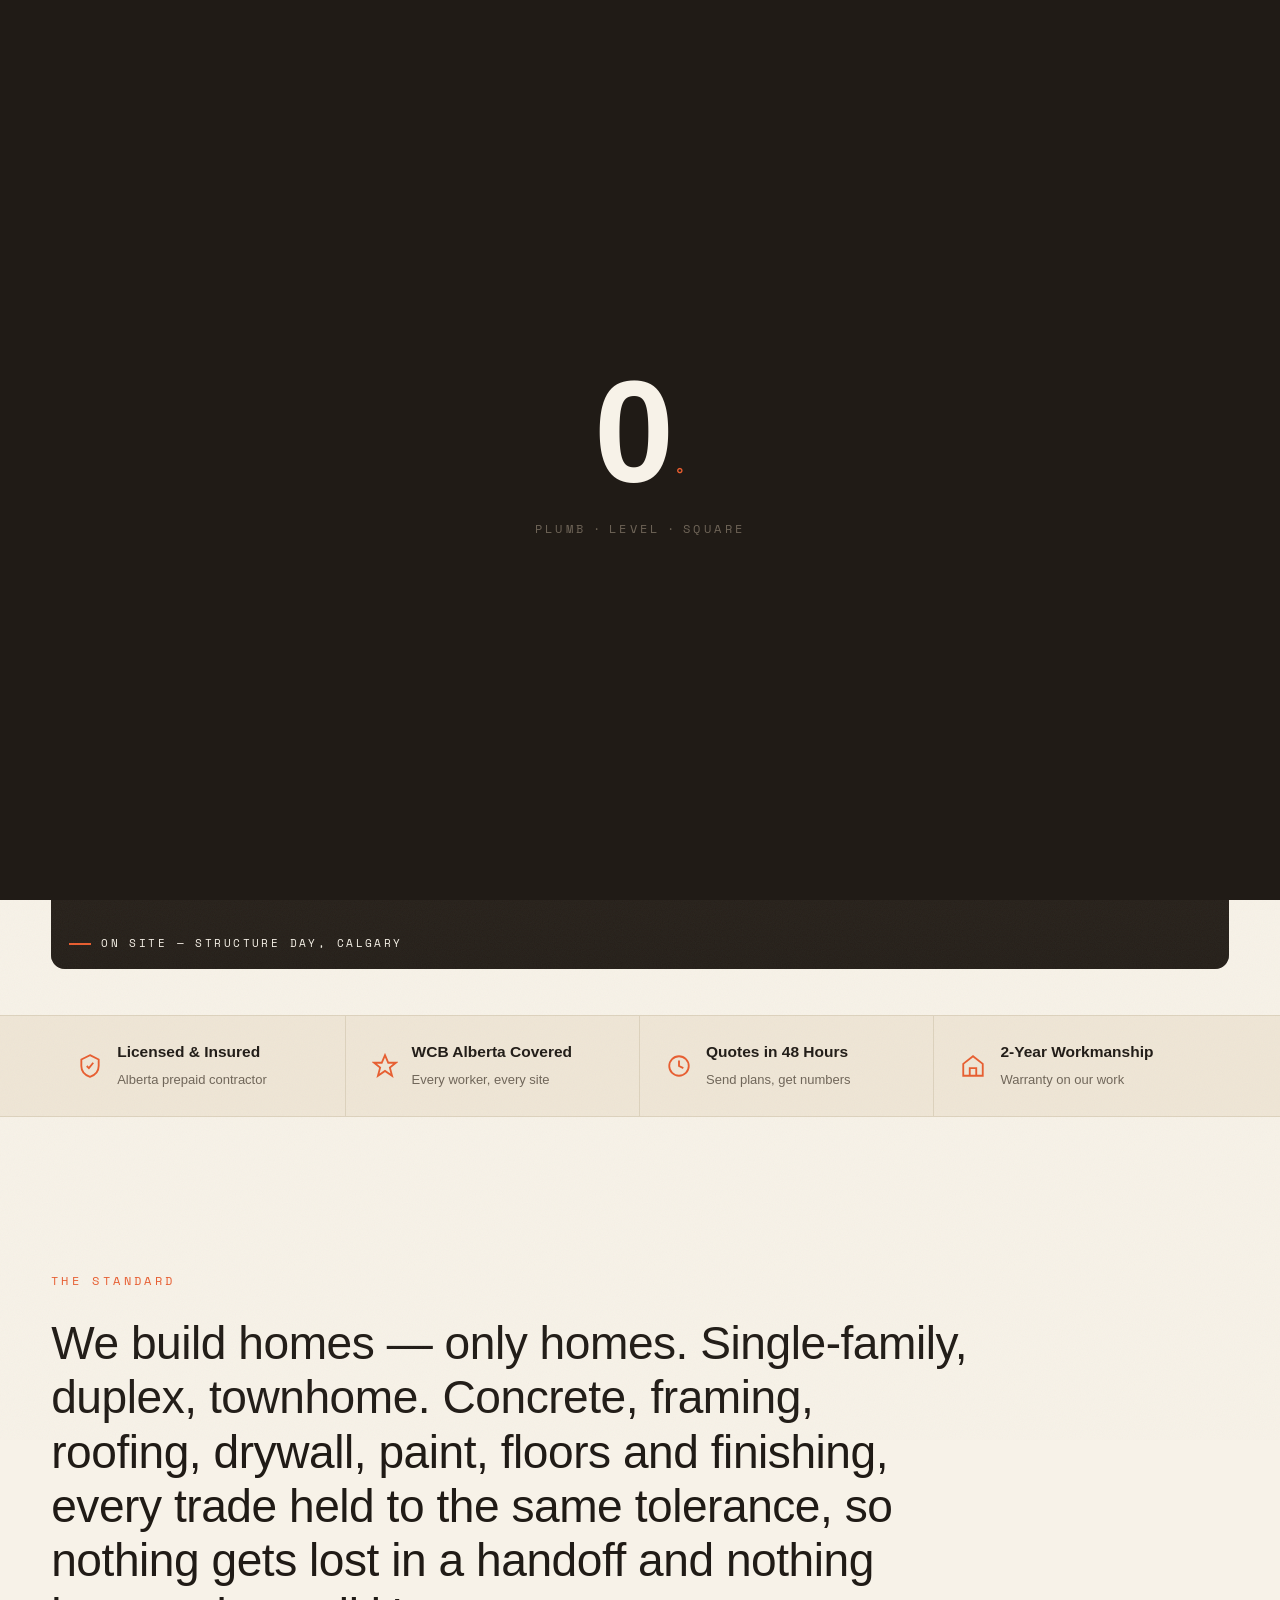
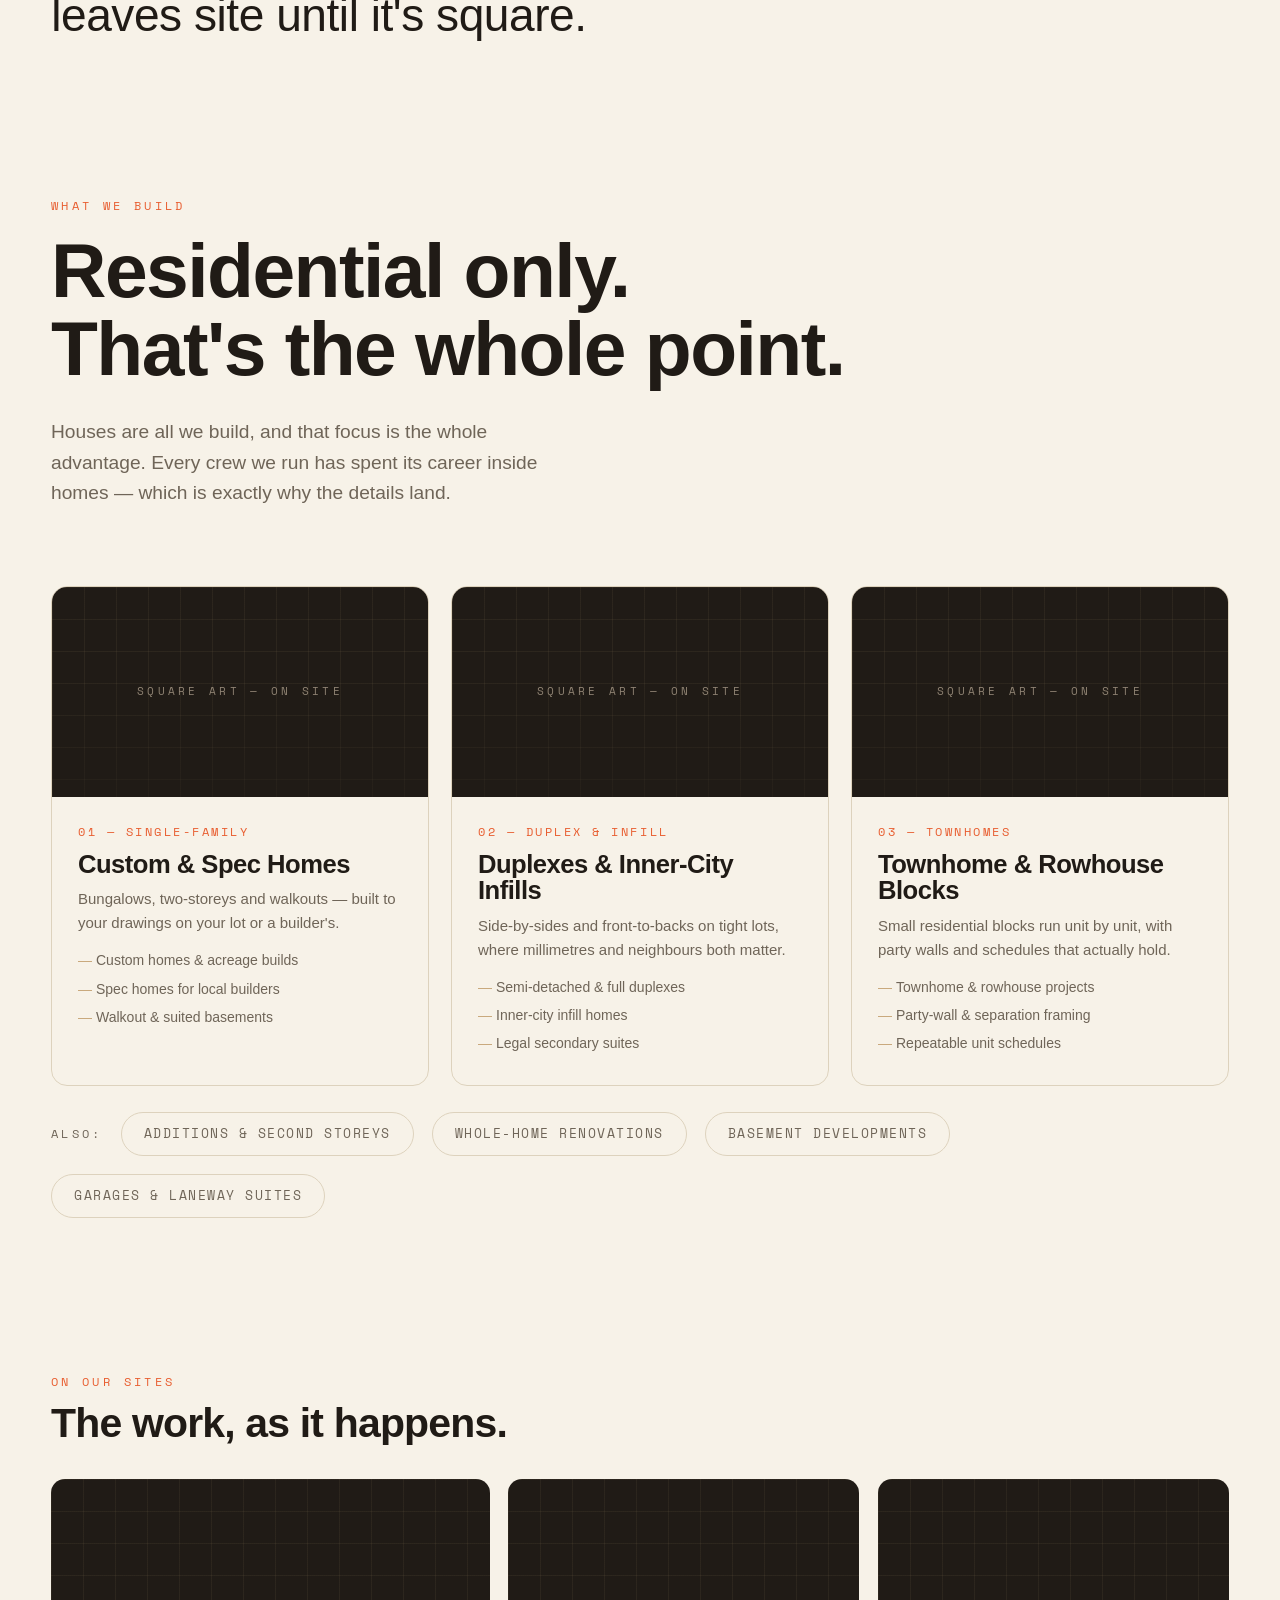
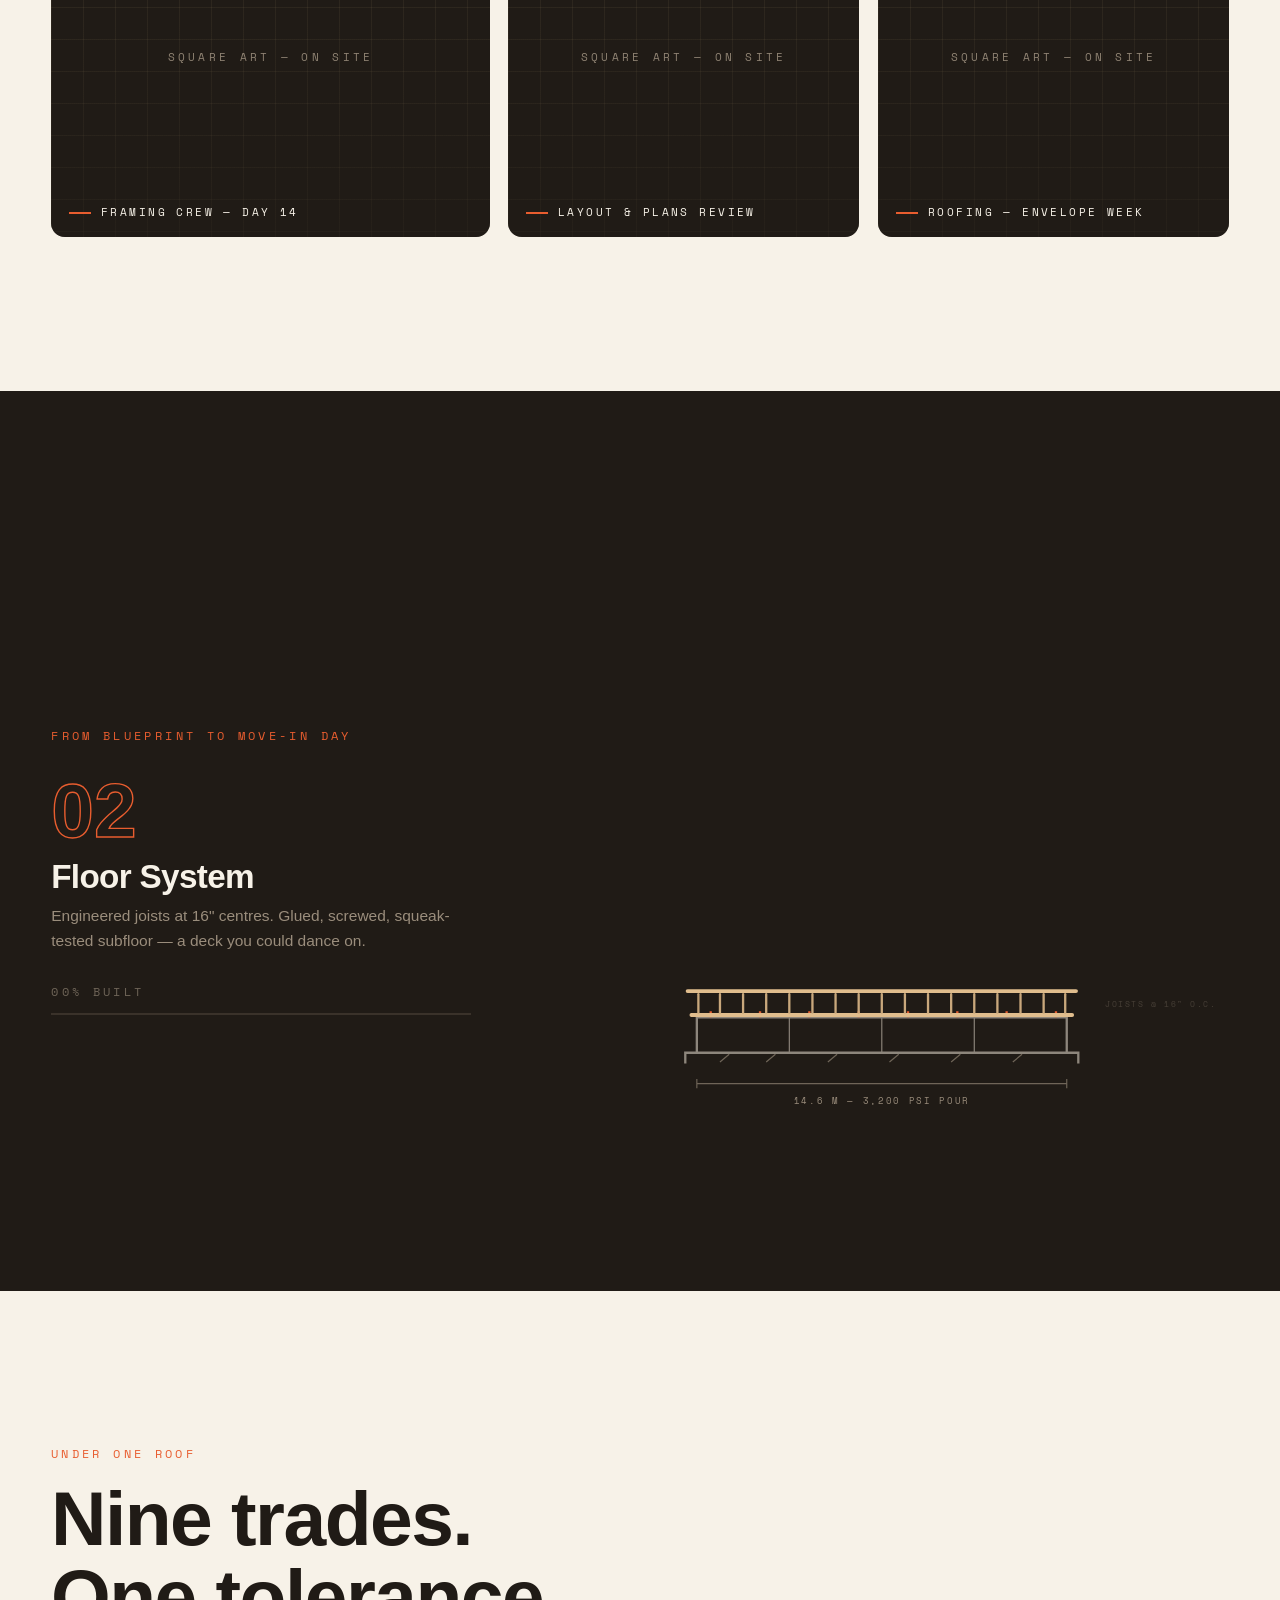
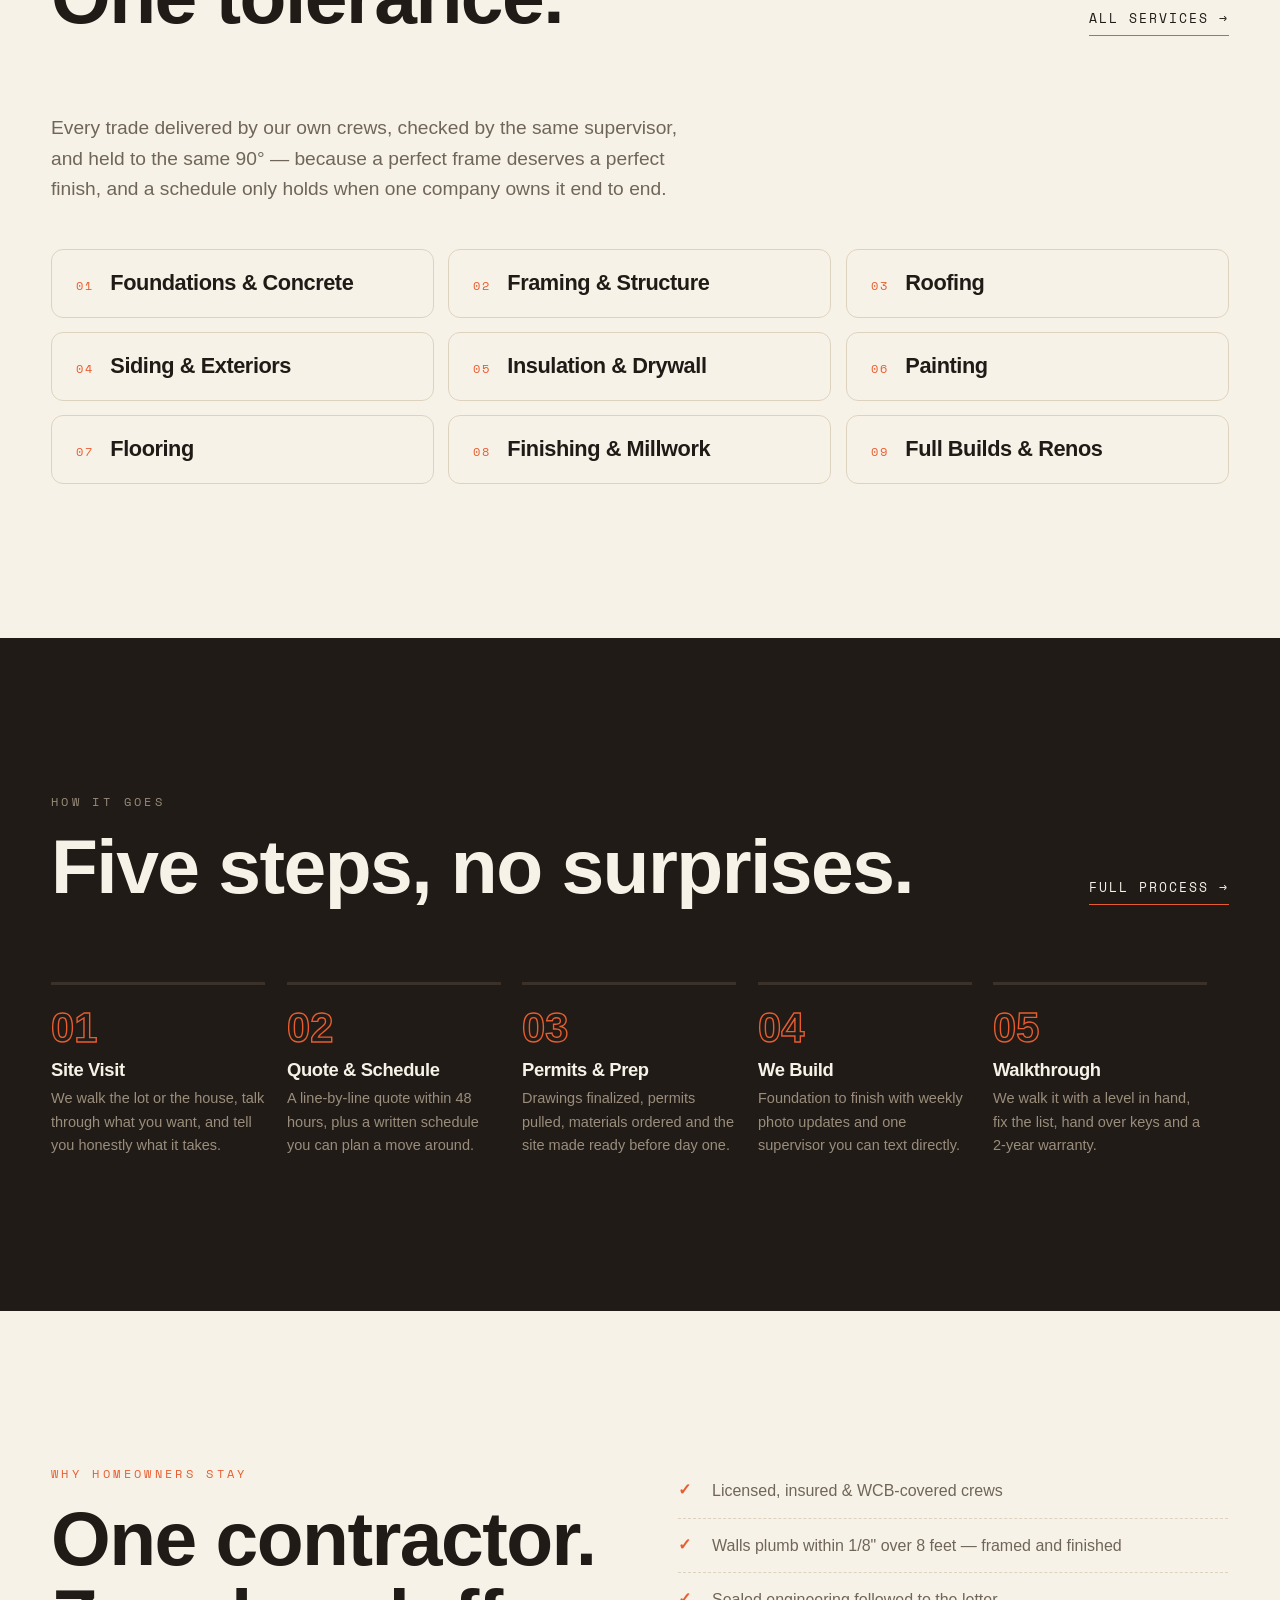
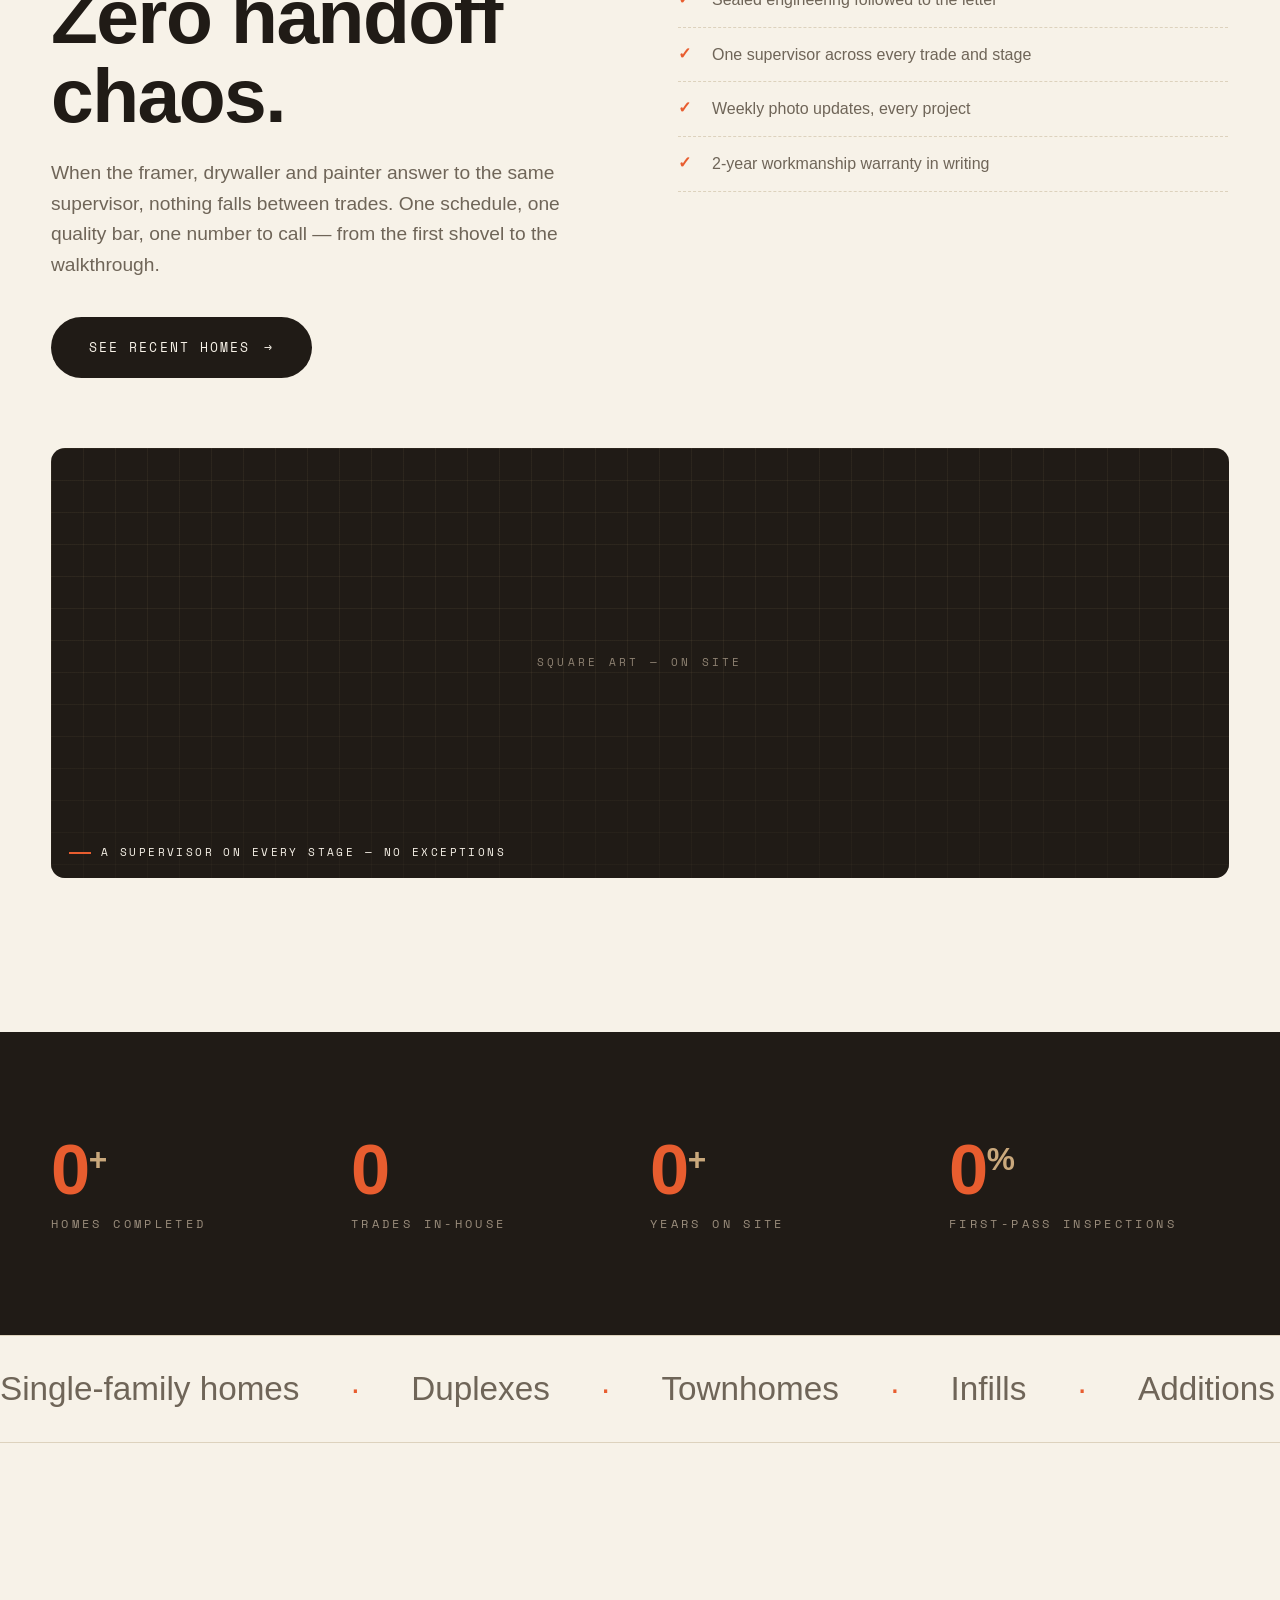
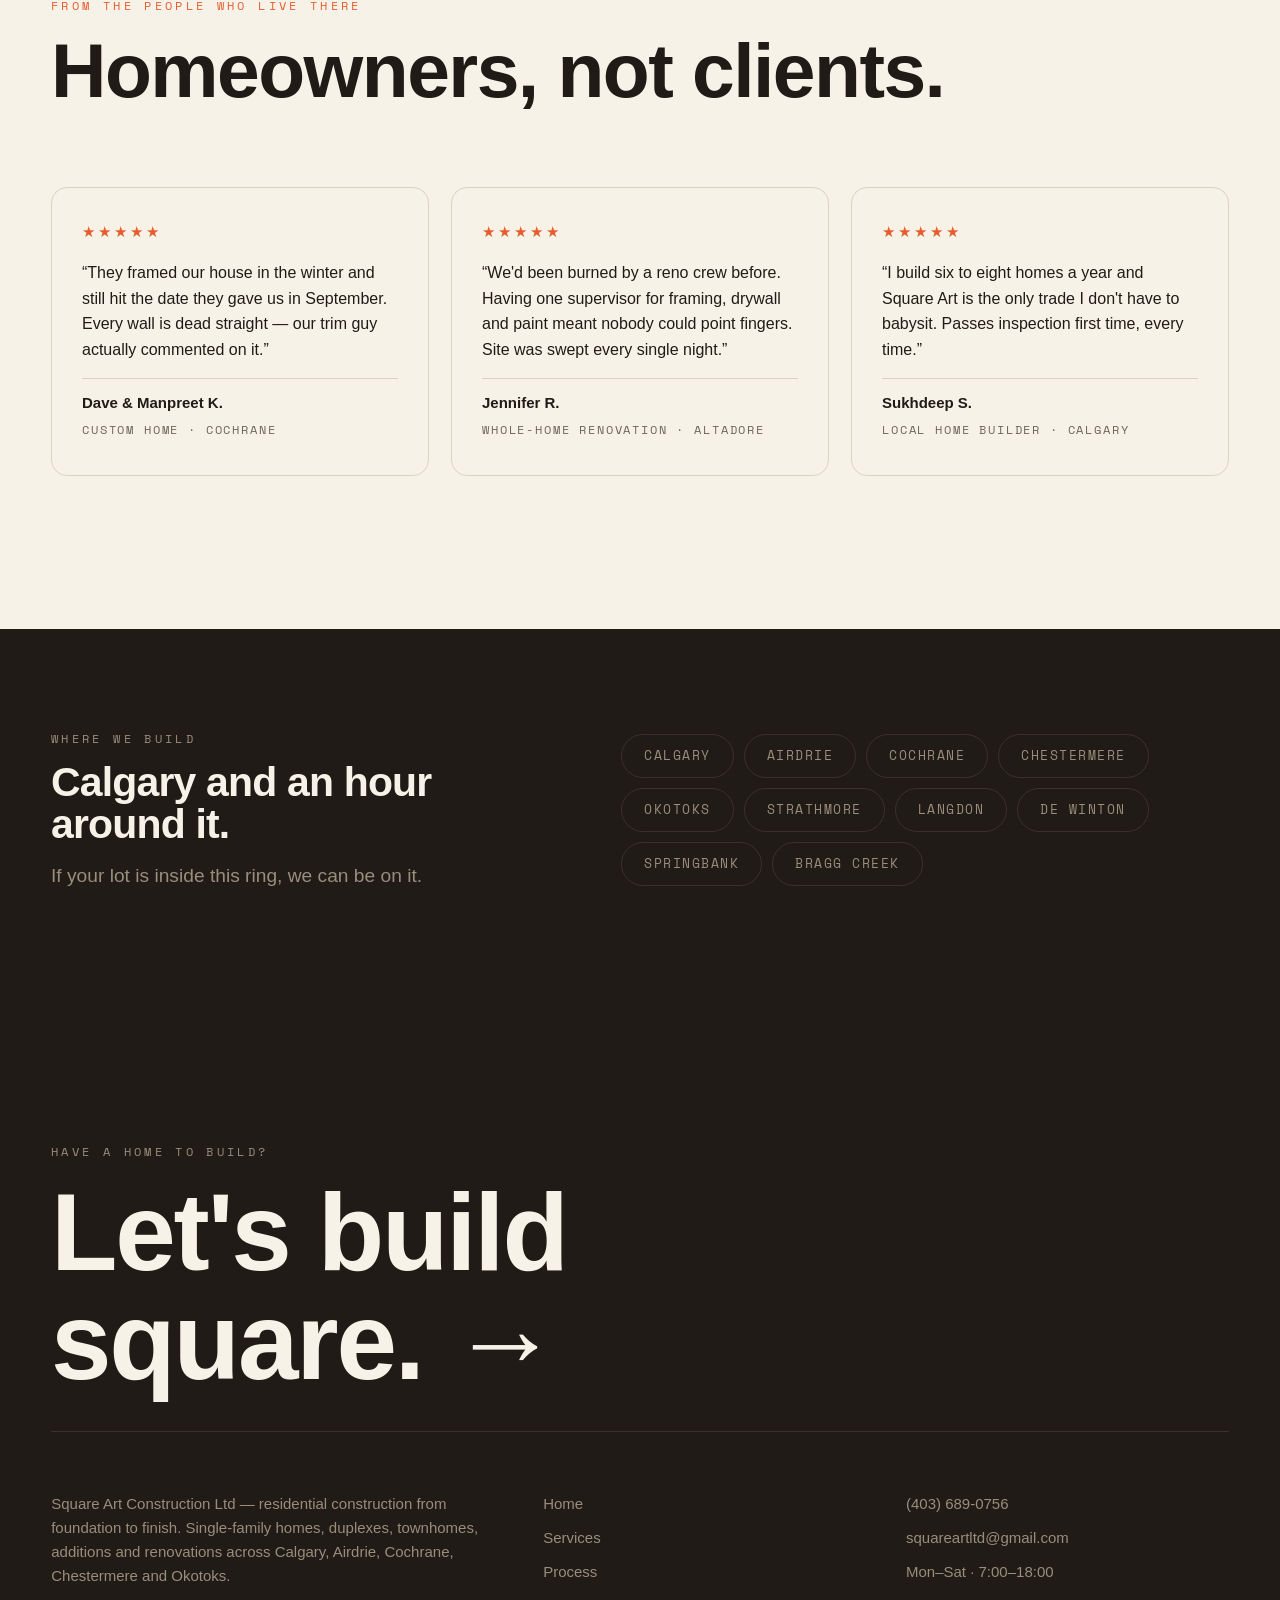
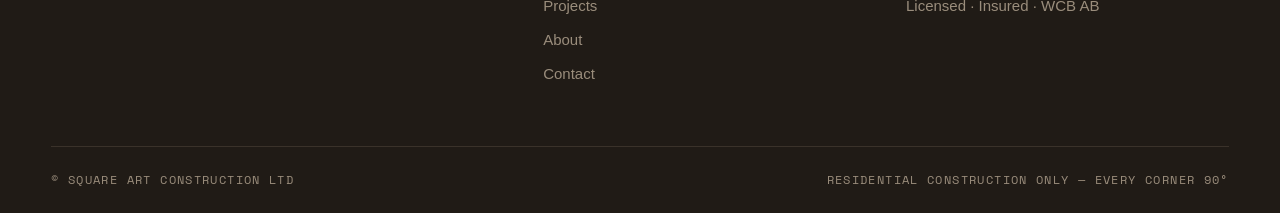
==== index.html @ 7c24825a "Launch Square Art Construction website Six-page residential construction site: home, services, proce" ====
<!DOCTYPE html>
<html lang="en">
<head>
<meta charset="UTF-8" />
<meta name="viewport" content="width=device-width, initial-scale=1.0" />
<title>Square Art Construction Ltd &mdash; Residential Builders, Calgary</title>
<meta name="description" content="Square Art Construction Ltd builds single-family homes, duplexes and townhomes across Calgary &mdash; foundations, framing, roofing, drywall, paint, flooring and finishing. Residential construction only." />
<meta name="theme-color" content="#F7F2E8" />
<link href="https://api.fontshare.com/v2/css?f[]=clash-display@500,600&f[]=general-sans@400,500,600&display=swap" rel="stylesheet" />
<link href="https://fonts.googleapis.com/css2?family=Space+Mono:wght@400;700&display=swap" rel="stylesheet" />
<link rel="stylesheet" href="site.css" />
<style>
/* ---- signature build SVG ---- */
.bsvg .d { fill: none; stroke-dasharray: 1; stroke-dashoffset: 1; }
.bsvg .lum { stroke: #c9a87c; stroke-width: 3; stroke-linecap: round; }
.bsvg .lum-h { stroke: #e0bd8d; stroke-width: 5; stroke-linecap: round; }
.bsvg .conc { stroke: #8d867c; stroke-width: 3; }
.bsvg .emb { stroke: #e85d2f; stroke-width: 3; }
.bsvg .dim { stroke: #6f6558; stroke-width: 1.5; }
.bsvg text { font-family: "Space Mono", monospace; letter-spacing: .18em; fill: #9a8d7c; }
.bsvg .fade { opacity: 0; }
.build-stage:first-child { opacity: 1; }
html.reduced .bsvg .d { stroke-dashoffset: 0; }
html.reduced .bsvg .fade { opacity: 1; }
.trade-grid { display: grid; grid-template-columns: repeat(3, 1fr); gap: 14px; margin-top: 8px; }
.trade-cell {
  border: 1px solid var(--line); border-radius: 12px; padding: 22px 24px;
  display: flex; gap: 16px; align-items: baseline;
  transition: transform .35s var(--ease), border-color .3s, background .3s;
}
.trade-cell:hover { transform: translateY(-5px); border-color: var(--ember); background: rgba(232,93,47,.04); }
.trade-cell .n { font-family: "Space Mono", monospace; font-size: 12px; letter-spacing: .18em; color: var(--ember); }
.trade-cell h3 { font-size: clamp(1.05rem, 1.7vw, 1.45rem); }
@media (max-width: 860px) { .trade-grid { grid-template-columns: 1fr 1fr; } }
@media (max-width: 560px) { .trade-grid { grid-template-columns: 1fr; } }
.hero-bg-num {
  position: absolute; right: -2%; top: 10%; z-index: -1;
  font-family: "Clash Display", sans-serif; font-weight: 600;
  font-size: clamp(14rem, 34vw, 30rem); line-height: 1;
  color: transparent; -webkit-text-stroke: 1.5px var(--line);
  user-select: none;
}
</style>
<link rel="icon" href="favicon.svg" type="image/svg+xml" />
<link rel="icon" href="favicon.png" sizes="32x32" />
<link rel="apple-touch-icon" href="apple-touch-icon.png" />
<link rel="manifest" href="site.webmanifest" />
<link rel="canonical" href="https://squareartconstruction.com/" />
<meta property="og:type" content="website" />
<meta property="og:site_name" content="Square Art Construction Ltd" />
<meta property="og:locale" content="en_CA" />
<meta property="og:title" content="Square Art Construction Ltd &mdash; Residential Builders, Calgary" />
<meta property="og:description" content="Residential builders in Calgary — single-family homes, duplexes and townhomes, foundation to finish." />
<meta property="og:url" content="https://squareartconstruction.com/" />
<meta property="og:image" content="https://squareartconstruction.com/og.png" />
<meta property="og:image:width" content="1200" />
<meta property="og:image:height" content="630" />
<meta name="twitter:card" content="summary_large_image" />
<meta name="twitter:title" content="Square Art Construction Ltd &mdash; Residential Builders, Calgary" />
<meta name="twitter:description" content="Residential builders in Calgary — single-family homes, duplexes and townhomes, foundation to finish." />
<meta name="twitter:image" content="https://squareartconstruction.com/og.png" />
<meta name="author" content="Square Art Construction Ltd" />
<meta name="geo.region" content="CA-AB" />
<meta name="geo.placename" content="Calgary" />
<script type="application/ld+json">
{
  "@context": "https://schema.org",
  "@type": "GeneralContractor",
  "@id": "https://squareartconstruction.com/#business",
  "name": "Square Art Construction Ltd",
  "alternateName": "Square Art",
  "url": "https://squareartconstruction.com/",
  "logo": "https://squareartconstruction.com/apple-touch-icon.png",
  "image": "https://squareartconstruction.com/og.png",
  "telephone": "+1-403-689-0756",
  "email": "squareartltd@gmail.com",
  "description": "Residential construction company in Calgary, Alberta. Single-family homes, duplexes, townhomes, additions and renovations \u2014 foundations, framing, roofing, siding, drywall, painting, flooring and finishing carpentry.",
  "address": {
    "@type": "PostalAddress",
    "addressLocality": "Calgary",
    "addressRegion": "AB",
    "addressCountry": "CA"
  },
  "areaServed": [
    {
      "@type": "City",
      "name": "Calgary"
    },
    {
      "@type": "City",
      "name": "Airdrie"
    },
    {
      "@type": "City",
      "name": "Cochrane"
    },
    {
      "@type": "City",
      "name": "Chestermere"
    },
    {
      "@type": "City",
      "name": "Okotoks"
    },
    {
      "@type": "City",
      "name": "Strathmore"
    },
    {
      "@type": "City",
      "name": "Langdon"
    },
    {
      "@type": "City",
      "name": "De Winton"
    },
    {
      "@type": "City",
      "name": "Springbank"
    },
    {
      "@type": "City",
      "name": "Bragg Creek"
    }
  ],
  "openingHoursSpecification": [
    {
      "@type": "OpeningHoursSpecification",
      "dayOfWeek": [
        "Monday",
        "Tuesday",
        "Wednesday",
        "Thursday",
        "Friday",
        "Saturday"
      ],
      "opens": "07:00",
      "closes": "18:00"
    }
  ],
  "priceRange": "$$",
  "knowsAbout": [
    "Residential construction",
    "Home framing",
    "Foundations",
    "Roofing",
    "Siding",
    "Drywall",
    "Painting",
    "Flooring",
    "Finishing carpentry",
    "Home additions",
    "Basement development"
  ],
  "hasOfferCatalog": {
    "@type": "OfferCatalog",
    "name": "Residential construction services",
    "itemListElement": [
      {
        "@type": "Offer",
        "itemOffered": {
          "@type": "Service",
          "name": "Custom home construction"
        }
      },
      {
        "@type": "Offer",
        "itemOffered": {
          "@type": "Service",
          "name": "Duplex and infill construction"
        }
      },
      {
        "@type": "Offer",
        "itemOffered": {
          "@type": "Service",
          "name": "Townhome construction"
        }
      },
      {
        "@type": "Offer",
        "itemOffered": {
          "@type": "Service",
          "name": "Home additions and second storeys"
        }
      },
      {
        "@type": "Offer",
        "itemOffered": {
          "@type": "Service",
          "name": "Whole-home renovations"
        }
      },
      {
        "@type": "Offer",
        "itemOffered": {
          "@type": "Service",
          "name": "Basement development"
        }
      },
      {
        "@type": "Offer",
        "itemOffered": {
          "@type": "Service",
          "name": "Garages and laneway suites"
        }
      },
      {
        "@type": "Offer",
        "itemOffered": {
          "@type": "Service",
          "name": "Foundations and concrete"
        }
      },
      {
        "@type": "Offer",
        "itemOffered": {
          "@type": "Service",
          "name": "Framing and structure"
        }
      },
      {
        "@type": "Offer",
        "itemOffered": {
          "@type": "Service",
          "name": "Roofing"
        }
      },
      {
        "@type": "Offer",
        "itemOffered": {
          "@type": "Service",
          "name": "Siding and exteriors"
        }
      },
      {
        "@type": "Offer",
        "itemOffered": {
          "@type": "Service",
          "name": "Insulation and drywall"
        }
      },
      {
        "@type": "Offer",
        "itemOffered": {
          "@type": "Service",
          "name": "Painting"
        }
      },
      {
        "@type": "Offer",
        "itemOffered": {
          "@type": "Service",
          "name": "Flooring"
        }
      },
      {
        "@type": "Offer",
        "itemOffered": {
          "@type": "Service",
          "name": "Finishing carpentry"
        }
      }
    ]
  }
}
</script>
</head>
<body>
<div class="preloader">
  <div class="pre-inner">
    <div><span class="pre-count">0</span><span class="pre-unit">&deg;</span></div>
    <div class="pre-label label"><span>PLUMB</span>&middot;<span>LEVEL</span>&middot;<span>SQUARE</span></div>
  </div>
</div>
<div class="wipe"></div>
<div class="grain-layer"></div>

<header class="hd">
  <div class="wrap hd-in">
    <a class="hd-logo" href="index.html"><span class="sq">SA</span><span class="nm">Square<em>Art</em></span></a>
    <nav class="hd-nav">
      <a href="index.html" class="active">Home</a>
      <a href="services.html">Services</a>
      <a href="process.html">Process</a>
      <a href="projects.html">Projects</a>
      <a href="about.html">About</a>
      <a href="contact.html">Contact</a>
      <a href="contact.html" class="hd-cta" data-magnetic>Get a quote</a>
    </nav>
    <button class="hd-burger" aria-label="Menu"><i></i></button>
  </div>
</header>
<nav class="m-menu"><div>
  <a href="index.html">Home</a><a href="services.html">Services</a><a href="process.html">Process</a><a href="projects.html">Projects</a><a href="about.html">About</a><a href="contact.html">Contact</a>
  <div class="label">Calgary &middot; (403) 689-0756</div>
</div></nav>

<!-- ============ HERO ============ -->
<section class="hero">
  <div class="wrap" style="position:relative;">
    <div class="hero-bg-num">90&deg;</div>
    <div class="label label--ember" data-hero-fade>Residential construction &mdash; Calgary &amp; surrounding</div>
    <h1 class="display-xl" data-hero-title data-premask style="margin-top:18px;">
      <span class="line-mask"><span class="line">We build houses</span></span>
      <span class="line-mask"><span class="line">people call <span class="accent">home.</span></span></span>
    </h1>
    <p class="lead" data-hero-fade style="margin-top:24px;">Single-family homes, duplexes and townhomes &mdash; taken from bare lot to move-in day by one crew, one supervisor, one standard.</p>
    <div class="hero-foot">
      <div class="scroll-cue" data-hero-fade>
        <span class="tick"></span>
        <span class="label">Scroll &mdash; watch a home rise</span>
      </div>
      <div class="hero-meta" data-hero-fade>
        <p class="label">EST. CALGARY, AB</p>
        <p class="label" style="margin-top:6px;">350+ HOMES &middot; 9 TRADES &middot; 0 SHORTCUTS</p>
      </div>
    </div>
    <div class="ph hero-strip" data-hero-fade>
      <img src="https://images.unsplash.com/photo-1541888946425-d81bb19240f5?auto=format&fit=crop&w=2200&q=80" alt="Square Art tradesperson at work on a Calgary residential job site" loading="eager" onerror="phFail(this)" />
      <span class="cap">On site &mdash; structure day, Calgary</span>
    </div>
  </div>
</section>

<section class="trust">
  <div class="wrap trust-in">
    <div class="trust-i"><svg viewBox="0 0 24 24"><path d="M12 2 L20 6 L20 12 C20 17 16.5 20.5 12 22 C7.5 20.5 4 17 4 12 L4 6 Z"/><path d="M9 12 L11 14 L15 9"/></svg><div><b>Licensed &amp; Insured</b><span>Alberta prepaid contractor</span></div></div>
    <div class="trust-i"><svg viewBox="0 0 24 24"><path d="M12 2 L15 9 L22 9 L16.5 13.5 L18.5 21 L12 16.5 L5.5 21 L7.5 13.5 L2 9 L9 9 Z"/></svg><div><b>WCB Alberta Covered</b><span>Every worker, every site</span></div></div>
    <div class="trust-i"><svg viewBox="0 0 24 24"><circle cx="12" cy="12" r="9"/><path d="M12 7 V12 L16 14"/></svg><div><b>Quotes in 48 Hours</b><span>Send plans, get numbers</span></div></div>
    <div class="trust-i"><svg viewBox="0 0 24 24"><path d="M3 21 L3 10 L12 3 L21 10 L21 21 Z"/><path d="M9 21 L9 14 L15 14 L15 21"/></svg><div><b>2-Year Workmanship</b><span>Warranty on our work</span></div></div>
  </div>
</section>

<!-- ============ MANIFESTO ============ -->
<section class="sec manifesto">
  <div class="wrap">
    <div class="label label--ember" data-reveal>The standard</div>
    <p data-words style="margin-top:26px;">We build homes &mdash; only homes. Single-family, duplex, townhome. Concrete, framing, roofing, drywall, paint, floors and finishing, every trade held to the same tolerance, so nothing gets lost in a handoff and nothing leaves site until it's square.</p>
  </div>
</section>

<!-- ============ WHAT WE BUILD ============ -->
<section class="sec" style="padding-top:0;">
  <div class="wrap">
    <div class="sec-head">
      <div>
        <div class="label label--ember" data-reveal>What we build</div>
        <h2 class="display-lg" data-reveal="lines" style="margin-top:16px;">Residential only.<br />That's the whole point.</h2>
      </div>
      <p class="lead" data-reveal style="max-width:26em;">Houses are all we build, and that focus is the whole advantage. Every crew we run has spent its career inside homes &mdash; which is exactly why the details land.</p>
    </div>
    <div class="htypes">
      <div class="htype" data-reveal="scale">
        <div class="ph"><img src="https://images.unsplash.com/photo-1600585154340-be6161a56a0c?auto=format&fit=crop&w=900&q=80" alt="Completed single-family custom home exterior at dusk" loading="lazy" onerror="phFail(this)" /></div>
        <div class="body">
          <span class="kicker">01 &mdash; Single-family</span>
          <h3>Custom &amp; Spec Homes</h3>
          <p>Bungalows, two-storeys and walkouts &mdash; built to your drawings on your lot or a builder's.</p>
          <ul><li>Custom homes &amp; acreage builds</li><li>Spec homes for local builders</li><li>Walkout &amp; suited basements</li></ul>
        </div>
      </div>
      <div class="htype" data-reveal="scale" data-delay=".08">
        <div class="ph"><img src="https://images.unsplash.com/photo-1523217582562-09d0def993a6?auto=format&fit=crop&w=900&q=80" alt="Duplex and infill home exteriors with clean siding lines" loading="lazy" onerror="phFail(this)" /></div>
        <div class="body">
          <span class="kicker">02 &mdash; Duplex &amp; infill</span>
          <h3>Duplexes &amp; Inner-City Infills</h3>
          <p>Side-by-sides and front-to-backs on tight lots, where millimetres and neighbours both matter.</p>
          <ul><li>Semi-detached &amp; full duplexes</li><li>Inner-city infill homes</li><li>Legal secondary suites</li></ul>
        </div>
      </div>
      <div class="htype" data-reveal="scale" data-delay=".16">
        <div class="ph"><img src="https://images.unsplash.com/photo-1503594384566-461fe158e797?auto=format&fit=crop&w=900&q=80" alt="Wood-framed townhome structures under construction" loading="lazy" onerror="phFail(this)" /></div>
        <div class="body">
          <span class="kicker">03 &mdash; Townhomes</span>
          <h3>Townhome &amp; Rowhouse Blocks</h3>
          <p>Small residential blocks run unit by unit, with party walls and schedules that actually hold.</p>
          <ul><li>Townhome &amp; rowhouse projects</li><li>Party-wall &amp; separation framing</li><li>Repeatable unit schedules</li></ul>
        </div>
      </div>
    </div>
    <div style="margin-top:26px; display:flex; gap:18px; flex-wrap:wrap; align-items:center;" data-reveal>
      <span class="label">Also:</span>
      <span class="area">Additions &amp; second storeys</span>
      <span class="area">Whole-home renovations</span>
      <span class="area">Basement developments</span>
      <span class="area">Garages &amp; laneway suites</span>
    </div>
  </div>
</section>

<!-- ============ ON OUR SITES ============ -->
<section class="sec" style="padding-top:0;">
  <div class="wrap">
    <div class="sec-head" style="margin-bottom:34px;">
      <div>
        <div class="label label--ember" data-reveal>On our sites</div>
        <h2 class="display-md" data-reveal style="margin-top:12px; font-family:'Clash Display',sans-serif;">The work, as it happens.</h2>
      </div>
    </div>
    <div class="ph-band">
      <div class="ph" data-reveal="scale"><img src="https://images.unsplash.com/photo-1504307651254-35680f356dfd?auto=format&fit=crop&w=1400&q=80" alt="Two Square Art crew members framing a house" loading="lazy" onerror="phFail(this)" /><span class="cap">Framing crew &mdash; day 14</span></div>
      <div class="ph" data-reveal="scale" data-delay=".08"><img src="https://images.unsplash.com/photo-1503387762-592deb58ef4e?auto=format&fit=crop&w=1000&q=80" alt="House plans and hard hat on site during layout" loading="lazy" onerror="phFail(this)" /><span class="cap">Layout &amp; plans review</span></div>
      <div class="ph" data-reveal="scale" data-delay=".16"><img src="https://images.unsplash.com/photo-1590725140246-20acdee442be?auto=format&fit=crop&w=1000&q=80" alt="Roofer installing shingles on a residential roof" loading="lazy" onerror="phFail(this)" /><span class="cap">Roofing &mdash; envelope week</span></div>
    </div>
  </div>
</section>

<!-- ============ SIGNATURE: BLUEPRINT → FRAME ============ -->
<section class="build-sec" id="build">
  <div class="bp-grid"></div>
  <div class="build-pin">
    <div class="wrap build-grid">
      <div class="build-copy">
        <div class="label label--ember">From blueprint to move-in day</div>
        <div class="stage-label" style="margin-top:26px;">
          <div class="build-stage"><div class="num">01</div><h3>Foundation</h3><p>Excavation, forms, and a 3,200 PSI pour — verified, snapped and bolted before anything rises. Square starts here.</p></div>
          <div class="build-stage"><div class="num">02</div><h3>Floor System</h3><p>Engineered joists at 16" centres. Glued, screwed, squeak-tested subfloor — a deck you could dance on.</p></div>
          <div class="build-stage"><div class="num">03</div><h3>Wall Framing</h3><p>Walls framed flat, squared to the millimetre, then lifted. Double headers over every opening.</p></div>
          <div class="build-stage"><div class="num">04</div><h3>Second Storey</h3><p>Rim, joists, deck, walls — the sequence repeats, the tolerances don't loosen.</p></div>
          <div class="build-stage"><div class="num">05</div><h3>Roof Structure</h3><p>Trusses craned, braced and blocked to the sealed layout. Flag on the ridge.</p></div>
          <div class="build-stage"><div class="num">06</div><h3>Roofing &amp; Envelope</h3><p>Shingles, fascia, siding and corner boards — the house gets its skin, warrantied tight against hail and chinooks.</p></div>
          <div class="build-stage"><div class="num">07</div><h3>Drywall, Paint &amp; Finish</h3><p>Board, tape, level-4 finish, paint, floors, casing and doors. Walkthrough with a level in hand — then keys.</p></div>
        </div>
        <div class="build-progress">
          <div class="label"><span id="build-pct">00</span>% BUILT</div>
          <div class="bar"><i id="build-bar"></i></div>
        </div>
      </div>

      <div class="build-svg-wrap">
        <svg class="bsvg" viewBox="0 0 900 620" xmlns="http://www.w3.org/2000/svg" aria-label="A two-storey house frame drawing itself from foundation to roof as you scroll">
          <!-- ground -->
          <line class="d dim" pathLength="1" x1="70" y1="560" x2="830" y2="560" style="stroke-width:2;stroke:#4a4238" />

          <!-- STAGE 1 — foundation -->
          <g id="bs1">
            <path class="d conc" pathLength="1" d="M195 560 V546 H705 V560" />
            <path class="d conc" pathLength="1" d="M210 546 V500 H690 V546" />
            <line class="d conc" pathLength="1" x1="330" y1="500" x2="330" y2="546" style="stroke-width:1.5" />
            <line class="d conc" pathLength="1" x1="450" y1="500" x2="450" y2="546" style="stroke-width:1.5" />
            <line class="d conc" pathLength="1" x1="570" y1="500" x2="570" y2="546" style="stroke-width:1.5" />
            <path class="d dim" pathLength="1" d="M240 558 l12 -10 M300 558 l12 -10 M380 558 l12 -10 M460 558 l12 -10 M540 558 l12 -10 M620 558 l12 -10" />
            <path class="d dim" pathLength="1" d="M210 586 H690 M210 580 V592 M690 580 V592" />
            <text class="fade" x="450" y="612" text-anchor="middle" font-size="12">14.6 M — 3,200 PSI POUR</text>
            <path class="d emb" pathLength="1" d="M228 500 v-8 M292 500 v-8 M356 500 v-8 M420 500 v-8 M484 500 v-8 M548 500 v-8 M612 500 v-8 M676 500 v-8" />
          </g>

          <!-- STAGE 2 — floor system -->
          <g id="bs2">
            <line class="d lum-h" pathLength="1" x1="203" y1="497" x2="697" y2="497" />
            <line class="d lum" pathLength="1" x1="212" y1="470" x2="212" y2="494" />
            <line class="d lum" pathLength="1" x1="688" y1="470" x2="688" y2="494" />
            <path class="d lum" pathLength="1" d="M240 470 V494 M270 470 V494 M300 470 V494 M330 470 V494 M360 470 V494 M390 470 V494 M420 470 V494 M450 470 V494 M480 470 V494 M510 470 V494 M540 470 V494 M570 470 V494 M600 470 V494 M630 470 V494 M660 470 V494" />
            <line class="d lum-h" pathLength="1" x1="198" y1="466" x2="702" y2="466" />
            <text class="fade" x="740" y="486" font-size="11">JOISTS @ 16" O.C.</text>
          </g>

          <!-- STAGE 3 — main walls -->
          <g id="bs3">
            <line class="d lum-h" pathLength="1" x1="205" y1="462" x2="695" y2="462" />
            <path class="d lum" pathLength="1" d="M214 330 V458 M248 330 V458 M436 330 V458 M470 330 V458 M504 330 V458 M652 330 V458 M686 330 V458" />
            <!-- window opening -->
            <path class="d lum" pathLength="1" d="M292 330 V458 M398 330 V458" />
            <path class="d lum-h" pathLength="1" d="M288 350 H404 M288 358 H404" />
            <line class="d lum" pathLength="1" x1="300" y1="414" x2="392" y2="414" />
            <path class="d lum" pathLength="1" d="M318 414 V458 M346 414 V458 M374 414 V458" />
            <path class="d emb" pathLength="1" d="M300 362 H392 V410 H300 Z" style="stroke-width:1.5" />
            <!-- door opening -->
            <path class="d lum" pathLength="1" d="M538 330 V458 M622 330 V458" />
            <path class="d lum-h" pathLength="1" d="M532 350 H628 M532 358 H628" />
            <path class="d emb" pathLength="1" d="M546 362 H614 V458" style="stroke-width:1.5" />
            <!-- double top plate -->
            <line class="d lum-h" pathLength="1" x1="200" y1="326" x2="700" y2="326" />
            <line class="d lum-h" pathLength="1" x1="200" y1="318" x2="700" y2="318" />
            <text class="fade" x="740" y="400" font-size="11">2×6 @ 16" O.C.</text>
          </g>

          <!-- STAGE 4 — second storey -->
          <g id="bs4">
            <path class="d lum" pathLength="1" d="M212 290 V314 M240 290 V314 M270 290 V314 M300 290 V314 M330 290 V314 M360 290 V314 M390 290 V314 M420 290 V314 M450 290 V314 M480 290 V314 M510 290 V314 M540 290 V314 M570 290 V314 M600 290 V314 M630 290 V314 M660 290 V314 M688 290 V314" />
            <line class="d lum-h" pathLength="1" x1="198" y1="286" x2="702" y2="286" />
            <line class="d lum-h" pathLength="1" x1="205" y1="282" x2="695" y2="282" />
            <path class="d lum" pathLength="1" d="M214 196 V278 M248 196 V278 M420 196 V278 M454 196 V278 M488 196 V278 M652 196 V278 M686 196 V278" />
            <!-- two upper windows -->
            <path class="d lum" pathLength="1" d="M286 196 V278 M372 196 V278 M528 196 V278 M614 196 V278" />
            <path class="d lum-h" pathLength="1" d="M282 210 H376 M524 210 H618" />
            <path class="d lum" pathLength="1" d="M292 248 H366 M534 248 H608" />
            <path class="d emb" pathLength="1" d="M294 216 H364 V244 H294 Z M536 216 H606 V244 H536 Z" style="stroke-width:1.5" />
            <line class="d lum-h" pathLength="1" x1="200" y1="192" x2="700" y2="192" />
            <line class="d lum-h" pathLength="1" x1="200" y1="184" x2="700" y2="184" />
          </g>

          <!-- STAGE 5 — roof -->
          <g id="bs5">
            <g opacity=".22">
              <path class="d lum" pathLength="1" d="M172 160 H728 M172 160 L462 44 M728 160 L462 44" />
            </g>
            <g opacity=".4">
              <path class="d lum" pathLength="1" d="M166 170 H734 M166 170 L456 54 M734 170 L456 54" />
            </g>
            <line class="d lum-h" pathLength="1" x1="160" y1="180" x2="740" y2="180" />
            <path class="d lum-h" pathLength="1" d="M160 180 L450 64" />
            <path class="d lum-h" pathLength="1" d="M740 180 L450 64" />
            <line class="d lum" pathLength="1" x1="450" y1="72" x2="450" y2="180" />
            <path class="d lum" pathLength="1" d="M300 124 V180 M600 124 V180" />
            <path class="d lum" pathLength="1" d="M300 124 L392 180 M600 124 L508 180" />
            <line class="d emb" pathLength="1" x1="450" y1="64" x2="450" y2="30" />
            <path class="fade" d="M450 30 L494 39 L450 50 Z" fill="#e85d2f" />
          </g>

          <!-- STAGE 6 — roofing & envelope: the house gets its skin -->
          <g id="bs6">
            <!-- wall siding -->
            <rect class="fade" x="210" y="188" width="480" height="312" fill="#efe6d6" opacity=".96" />
            <g class="fade" stroke="#dccdb0" stroke-width="1.2">
              <path d="M210 206 H690 M210 226 H690 M210 246 H690 M210 266 H690 M210 286 H690 M210 306 H690 M210 340 H690 M210 360 H690 M210 380 H690 M210 400 H690 M210 420 H690 M210 440 H690 M210 460 H690 M210 480 H690" />
            </g>
            <!-- corner boards + band board -->
            <rect class="fade" x="205" y="188" width="9" height="312" fill="#e0d2b6" />
            <rect class="fade" x="686" y="188" width="9" height="312" fill="#e0d2b6" />
            <rect class="fade" x="205" y="316" width="490" height="11" fill="#e0d2b6" />
            <!-- gable siding -->
            <polygon class="fade" points="186,180 450,74 714,180" fill="#e6d8bf" opacity=".97" />
            <g class="fade">
              <rect x="434" y="118" width="32" height="24" rx="2" fill="none" stroke="#b8a888" stroke-width="2" />
              <path d="M436 126 h28 M436 134 h28" stroke="#b8a888" stroke-width="2" />
            </g>
            <!-- roof: thick shingle band + fascia + ridge cap -->
            <polygon class="fade" points="144,186 450,62 756,186 742,166 450,44 158,166" fill="#4a3d30" />
            <g class="fade" stroke="#5f5040" stroke-width="1.5">
              <path d="M216 156 l-10 -13 M296 124 l-10 -13 M376 92 l-10 -13 M684 156 l10 -13 M604 124 l10 -13 M524 92 l10 -13" />
            </g>
            <path class="d emb" pathLength="1" d="M144 186 L450 62" style="stroke-width:4" />
            <path class="d emb" pathLength="1" d="M756 186 L450 62" style="stroke-width:4" />
            <line class="d lum-h" pathLength="1" x1="428" y1="42" x2="472" y2="42" />
            <text class="fade" x="742" y="120" font-size="11">ENVELOPE TIGHT ✓</text>
          </g>

          <!-- STAGE 7 — paint, finish & move-in: a lived-in home -->
          <g id="bs7">
            <!-- foundation parged -->
            <rect class="fade" x="210" y="500" width="480" height="46" fill="#9a958c" opacity=".6" />
            <!-- main window -->
            <g class="fade">
              <rect x="288" y="352" width="116" height="70" fill="none" stroke="#e0d2b6" stroke-width="6" />
              <rect x="294" y="358" width="104" height="58" fill="#f4c471" stroke="#2b241d" stroke-width="3" />
              <path d="M346 358 V416 M294 387 H398" stroke="#2b241d" stroke-width="2" />
            </g>
            <!-- upper windows -->
            <g class="fade">
              <rect x="284" y="206" width="90" height="50" fill="none" stroke="#e0d2b6" stroke-width="5" />
              <rect x="289" y="211" width="80" height="40" fill="#f4c471" stroke="#2b241d" stroke-width="2.5" />
              <line x1="329" y1="211" x2="329" y2="251" stroke="#2b241d" stroke-width="2" />
            </g>
            <g class="fade">
              <rect x="526" y="206" width="90" height="50" fill="none" stroke="#e0d2b6" stroke-width="5" />
              <rect x="531" y="211" width="80" height="40" fill="#f4c471" stroke="#2b241d" stroke-width="2.5" />
              <line x1="571" y1="211" x2="571" y2="251" stroke="#2b241d" stroke-width="2" />
            </g>
            <!-- front door + trim + light + number -->
            <g class="fade">
              <rect x="538" y="354" width="84" height="150" fill="none" stroke="#e0d2b6" stroke-width="6" />
              <rect x="544" y="360" width="72" height="144" fill="#e85d2f" stroke="#2b241d" stroke-width="2.5" />
              <rect x="553" y="372" width="54" height="52" fill="none" stroke="#c8481f" stroke-width="2.5" />
              <rect x="553" y="438" width="54" height="52" fill="none" stroke="#c8481f" stroke-width="2.5" />
              <circle cx="551" cy="434" r="3.5" fill="#2b241d" />
              <circle cx="521" cy="368" r="5" fill="#f4c471" stroke="#2b241d" stroke-width="1.5" />
              <line x1="521" y1="373" x2="521" y2="382" stroke="#2b241d" stroke-width="2" />
              <rect x="466" y="364" width="42" height="24" rx="3" fill="none" stroke="#e0d2b6" stroke-width="2" />
              <text x="487" y="381" text-anchor="middle" font-size="13" fill="#e0d2b6">90</text>
            </g>
            <!-- steps + walkway -->
            <g class="fade" fill="#8d867c">
              <rect x="548" y="504" width="64" height="14" />
              <rect x="540" y="518" width="80" height="14" />
              <rect x="532" y="532" width="96" height="14" />
              <rect x="524" y="546" width="112" height="14" />
            </g>
            <path class="fade" d="M524 560 L636 560 L700 574 L470 574 Z" fill="#6f6558" opacity=".7" />
            <!-- landscaping -->
            <g class="fade">
              <circle cx="248" cy="544" r="17" fill="#5f6b4a" />
              <circle cx="272" cy="549" r="12" fill="#6d7a55" />
              <circle cx="668" cy="547" r="14" fill="#5f6b4a" />
              <rect x="234" y="556" width="52" height="8" rx="2" fill="#57493a" />
            </g>
            <!-- stamp -->
            <g class="fade">
              <circle cx="778" cy="80" r="38" fill="none" stroke="#e85d2f" stroke-width="2" transform="rotate(-12 778 80)" />
              <text x="778" y="77" text-anchor="middle" font-size="10.5" fill="#e85d2f" transform="rotate(-12 778 80)">MOVE-IN</text>
              <text x="778" y="92" text-anchor="middle" font-size="10.5" fill="#e85d2f" transform="rotate(-12 778 80)">READY ✓</text>
            </g>
          </g>
        </svg>
      </div>
    </div>
  </div>
</section>

<!-- ============ TRADES ============ -->
<section class="sec">
  <div class="wrap">
    <div class="sec-head">
      <div>
        <div class="label label--ember" data-reveal>Under one roof</div>
        <h2 class="display-lg" data-reveal="lines" style="margin-top:16px;">Nine trades.<br />One tolerance.</h2>
      </div>
      <a href="services.html" class="btn-line" data-reveal>All services <span>&rarr;</span></a>
    </div>
    <p class="lead" data-reveal style="margin-bottom:44px;">Every trade delivered by our own crews, checked by the same supervisor, and held to the same 90&deg; &mdash; because a perfect frame deserves a perfect finish, and a schedule only holds when one company owns it end to end.</p>
    <div class="trade-grid">
      <a class="trade-cell" href="services.html" data-reveal="fade"><span class="n">01</span><h3>Foundations &amp; Concrete</h3></a>
      <a class="trade-cell" href="services.html" data-reveal="fade"><span class="n">02</span><h3>Framing &amp; Structure</h3></a>
      <a class="trade-cell" href="services.html" data-reveal="fade"><span class="n">03</span><h3>Roofing</h3></a>
      <a class="trade-cell" href="services.html" data-reveal="fade"><span class="n">04</span><h3>Siding &amp; Exteriors</h3></a>
      <a class="trade-cell" href="services.html" data-reveal="fade"><span class="n">05</span><h3>Insulation &amp; Drywall</h3></a>
      <a class="trade-cell" href="services.html" data-reveal="fade"><span class="n">06</span><h3>Painting</h3></a>
      <a class="trade-cell" href="services.html" data-reveal="fade"><span class="n">07</span><h3>Flooring</h3></a>
      <a class="trade-cell" href="services.html" data-reveal="fade"><span class="n">08</span><h3>Finishing &amp; Millwork</h3></a>
      <a class="trade-cell" href="services.html" data-reveal="fade"><span class="n">09</span><h3>Full Builds &amp; Renos</h3></a>
    </div>
  </div>
</section>

<!-- ============ PROCESS ============ -->
<section class="sec on-dark">
  <div class="wrap">
    <div class="sec-head">
      <div>
        <div class="label label--ember" data-reveal>How it goes</div>
        <h2 class="display-lg" data-reveal="lines" style="margin-top:16px;">Five steps, no surprises.</h2>
      </div>
      <a href="process.html" class="btn-line" data-reveal>Full process <span>&rarr;</span></a>
    </div>
    <div class="proc">
      <div class="proc-s" data-reveal><div class="n">01</div><h3>Site Visit</h3><p>We walk the lot or the house, talk through what you want, and tell you honestly what it takes.</p></div>
      <div class="proc-s" data-reveal data-delay=".06"><div class="n">02</div><h3>Quote &amp; Schedule</h3><p>A line-by-line quote within 48 hours, plus a written schedule you can plan a move around.</p></div>
      <div class="proc-s" data-reveal data-delay=".12"><div class="n">03</div><h3>Permits &amp; Prep</h3><p>Drawings finalized, permits pulled, materials ordered and the site made ready before day one.</p></div>
      <div class="proc-s" data-reveal data-delay=".18"><div class="n">04</div><h3>We Build</h3><p>Foundation to finish with weekly photo updates and one supervisor you can text directly.</p></div>
      <div class="proc-s" data-reveal data-delay=".24"><div class="n">05</div><h3>Walkthrough</h3><p>We walk it with a level in hand, fix the list, hand over keys and a 2-year warranty.</p></div>
    </div>
  </div>
</section>

<!-- ============ PROOF ============ -->
<section class="sec">
  <div class="wrap" style="display:grid; grid-template-columns:1fr 1fr; gap:clamp(40px,6vw,90px); align-items:start;">
    <div>
      <div class="label label--ember" data-reveal>Why homeowners stay</div>
      <h2 class="display-lg" data-reveal="lines" style="margin-top:16px;">One contractor. Zero handoff chaos.</h2>
      <p class="lead" data-reveal style="margin-top:24px;">When the framer, drywaller and painter answer to the same supervisor, nothing falls between trades. One schedule, one quality bar, one number to call &mdash; from the first shovel to the walkthrough.</p>
      <a href="projects.html" class="btn-big" data-magnetic data-reveal style="margin-top:36px;">See recent homes <span>&rarr;</span></a>
    </div>
    <ul class="check-list" data-reveal="fade" style="columns:1;">
      <li>Licensed, insured &amp; WCB-covered crews</li>
      <li>Walls plumb within 1/8" over 8 feet &mdash; framed and finished</li>
      <li>Sealed engineering followed to the letter</li>
      <li>One supervisor across every trade and stage</li>
      <li>Weekly photo updates, every project</li>
      <li>2-year workmanship warranty in writing</li>
    </ul>
  </div>
  <div class="wrap">
    <div class="ph proof-ph" data-reveal="scale">
      <img src="https://images.unsplash.com/photo-1581094794329-c8112a89af12?auto=format&fit=crop&w=2000&q=80" alt="Square Art site supervisor reviewing work on a residential build" loading="lazy" onerror="phFail(this)" />
      <span class="cap">A supervisor on every stage &mdash; no exceptions</span>
    </div>
  </div>
</section>

<!-- ============ STATS ============ -->
<section class="sec on-dark" style="padding-top:clamp(70px,8vw,110px); padding-bottom:clamp(70px,8vw,110px);">
  <div class="wrap stats">
    <div class="stat" data-reveal><h3><span data-count="350">0</span><sup>+</sup></h3><span class="label">Homes completed</span></div>
    <div class="stat" data-reveal data-delay=".08"><h3><span data-count="9">0</span></h3><span class="label">Trades in-house</span></div>
    <div class="stat" data-reveal data-delay=".16"><h3><span data-count="15">0</span><sup>+</sup></h3><span class="label">Years on site</span></div>
    <div class="stat" data-reveal data-delay=".24"><h3><span data-count="100">0</span><sup>%</sup></h3><span class="label">First-pass inspections</span></div>
  </div>
</section>

<!-- ============ MARQUEE ============ -->
<div class="marquee" aria-hidden="true">
  <div class="m-track"><span>Single-family homes<i>&middot;</i></span><span>Duplexes<i>&middot;</i></span><span>Townhomes<i>&middot;</i></span><span>Infills<i>&middot;</i></span><span>Additions<i>&middot;</i></span><span>Renovations<i>&middot;</i></span><span>Garages<i>&middot;</i></span></div>
</div>

<!-- ============ TESTIMONIALS ============ -->
<section class="sec">
  <div class="wrap">
    <div class="sec-head">
      <div>
        <div class="label label--ember" data-reveal>From the people who live there</div>
        <h2 class="display-lg" data-reveal="lines" style="margin-top:16px;">Homeowners, not clients.</h2>
      </div>
    </div>
    <div class="quotes">
      <div class="quote" data-reveal>
        <div class="stars">&#9733;&#9733;&#9733;&#9733;&#9733;</div>
        <p>&ldquo;They framed our house in the winter and still hit the date they gave us in September. Every wall is dead straight &mdash; our trim guy actually commented on it.&rdquo;</p>
        <div class="who"><b>Dave &amp; Manpreet K.</b><span>Custom home &middot; Cochrane</span></div>
      </div>
      <div class="quote" data-reveal data-delay=".08">
        <div class="stars">&#9733;&#9733;&#9733;&#9733;&#9733;</div>
        <p>&ldquo;We'd been burned by a reno crew before. Having one supervisor for framing, drywall and paint meant nobody could point fingers. Site was swept every single night.&rdquo;</p>
        <div class="who"><b>Jennifer R.</b><span>Whole-home renovation &middot; Altadore</span></div>
      </div>
      <div class="quote" data-reveal data-delay=".16">
        <div class="stars">&#9733;&#9733;&#9733;&#9733;&#9733;</div>
        <p>&ldquo;I build six to eight homes a year and Square Art is the only trade I don't have to babysit. Passes inspection first time, every time.&rdquo;</p>
        <div class="who"><b>Sukhdeep S.</b><span>Local home builder &middot; Calgary</span></div>
      </div>
    </div>
  </div>
</section>

<!-- ============ SERVICE AREA ============ -->
<section class="sec on-dark" style="padding-top:clamp(70px,8vw,100px); padding-bottom:clamp(70px,8vw,100px);">
  <div class="wrap" style="display:grid; grid-template-columns:1fr 1.2fr; gap:clamp(30px,5vw,70px); align-items:center;">
    <div>
      <div class="label label--ember" data-reveal>Where we build</div>
      <h2 class="display-md" data-reveal style="margin-top:14px;">Calgary and an hour around it.</h2>
      <p class="lead" data-reveal style="margin-top:16px;">If your lot is inside this ring, we can be on it.</p>
    </div>
    <div class="areas" data-reveal="fade"><span class="area">Calgary</span><span class="area">Airdrie</span><span class="area">Cochrane</span><span class="area">Chestermere</span><span class="area">Okotoks</span><span class="area">Strathmore</span><span class="area">Langdon</span><span class="area">De Winton</span><span class="area">Springbank</span><span class="area">Bragg Creek</span></div>
  </div>
</section>

<footer class="ft">
  <div class="wrap">
    <div class="label label--ember" data-reveal>Have a home to build?</div>
    <div class="ft-big" data-reveal="lines">Let's build<br /><a href="contact.html">square. &rarr;</a></div>
    <div class="ft-grid">
      <div><p style="max-width:34em;">Square Art Construction Ltd &mdash; residential construction from foundation to finish. Single-family homes, duplexes, townhomes, additions and renovations across Calgary, Airdrie, Cochrane, Chestermere and Okotoks.</p></div>
      <div><ul>
        <li><a href="index.html">Home</a></li><li><a href="services.html">Services</a></li><li><a href="process.html">Process</a></li><li><a href="projects.html">Projects</a></li><li><a href="about.html">About</a></li><li><a href="contact.html">Contact</a></li>
      </ul></div>
      <div><ul>
        <li><a href="tel:+14036890756">(403) 689-0756</a></li>
        <li><a href="mailto:squareartltd@gmail.com">squareartltd@gmail.com</a></li>
        <li>Mon&ndash;Sat &middot; 7:00&ndash;18:00</li><li>Licensed &middot; Insured &middot; WCB AB</li>
      </ul></div>
    </div>
    <div class="ft-bottom"><span>&copy; <span data-year></span> Square Art Construction Ltd</span><span>Residential construction only &mdash; every corner 90&deg;</span></div>
  </div>
</footer>

<div class="qbar">
  <a href="tel:+14036890756">Call now</a>
  <a href="contact.html" class="em">Free quote</a>
</div>

<script src="https://cdnjs.cloudflare.com/ajax/libs/gsap/3.12.5/gsap.min.js"></script>
<script src="https://cdnjs.cloudflare.com/ajax/libs/gsap/3.12.5/ScrollTrigger.min.js"></script>
<script src="https://unpkg.com/lenis@1.1.14/dist/lenis.min.js"></script>
<script src="site.js"></script>
<script>
/* ---- signature scroll-scrubbed build ---- */
document.addEventListener("DOMContentLoaded", () => {
  if (!window.gsap || SA.reduced) return;
  const stages = gsap.utils.toArray(".build-stage");
  const pct = document.getElementById("build-pct");
  const bar = document.getElementById("build-bar");

  gsap.set(stages, { autoAlpha: 0, y: 18 });
  gsap.set(stages[0], { autoAlpha: 1, y: 0 });

  const tl = gsap.timeline({
    defaults: { ease: "none" },
    scrollTrigger: {
      trigger: ".build-sec",
      start: "top top",
      end: "+=4800",
      pin: ".build-pin",
      scrub: 0.6,
      onUpdate: (self) => {
        const p = Math.round(self.progress * 100);
        if (pct) pct.textContent = String(p).padStart(2, "0");
        if (bar) bar.style.transform = `scaleX(${self.progress})`;
      },
    },
  });

  for (let i = 1; i <= 7; i++) {
    const g = `#bs${i}`;
    if (i > 1) {
      tl.to(stages[i - 2], { autoAlpha: 0, y: -18, duration: 0.25 }, ">")
        .to(stages[i - 1], { autoAlpha: 1, y: 0, duration: 0.25 }, "<");
    }
    const hasDraw = document.querySelector(`${g} .d`);
    if (hasDraw) tl.to(`${g} .d`, { strokeDashoffset: 0, duration: i >= 6 ? 0.7 : 1, stagger: 0.045 }, i === 1 ? 0.1 : ">-0.1");
    const hasFade = document.querySelector(`${g} .fade`);
    if (hasFade) tl.to(`${g} .fade`, { autoAlpha: 1, duration: 0.35, stagger: i >= 6 ? 0.14 : 0.08 }, i >= 6 ? ">-0.5" : ">-0.2");
  }
  tl.to(["#bs3", "#bs4"], { autoAlpha: 0.15, duration: 0.4 }, ">-0.3");
  tl.to({}, { duration: 0.8 });
});
</script>
</body>
</html>
---- site.css ----
/* ============================================================
   SQUARE ART CONSTRUCTION LTD — 2.0
   Palette: paper #F7F2E8 / ink #201B16 / ember #E85D2F
   Tints:  panel #EFE6D6 · timber #C9A87C
   Type:  Clash Display (display) · General Sans (text) · Space Mono (labels)
   Signature: scroll-scrubbed blueprint → frame build
   ============================================================ */

:root {
  --paper: #f7f2e8;
  --paper-2: #efe6d6;
  --ink: #201b16;
  --ink-2: #2b241d;
  --ember: #e85d2f;
  --ember-deep: #c8481f;
  --timber: #c9a87c;
  --mut: #6f6558;
  --mut-2: #9a8d7c;
  --line: #ddd2bd;
  --line-dark: #3a322a;
  --ease: cubic-bezier(.19, 1, .22, 1);
}

* { margin: 0; padding: 0; box-sizing: border-box; }
html { scroll-behavior: auto; }
html.lenis, html.lenis body { height: auto; }
.lenis.lenis-smooth { scroll-behavior: auto !important; }

body {
  background: var(--paper);
  color: var(--ink);
  font-family: "General Sans", "Inter", sans-serif;
  font-size: 17px;
  line-height: 1.6;
  -webkit-font-smoothing: antialiased;
  overflow-x: hidden;
}

::selection { background: var(--ember); color: var(--paper); }
::-webkit-scrollbar { width: 10px; }
::-webkit-scrollbar-track { background: var(--paper-2); }
::-webkit-scrollbar-thumb { background: var(--ember); border-radius: 8px; }

a { color: inherit; text-decoration: none; }
img, svg { display: block; max-width: 100%; }
button { font: inherit; background: none; border: none; cursor: pointer; color: inherit; }

h1, h2, h3 { font-family: "Clash Display", "Oswald", sans-serif; font-weight: 600; line-height: 1.02; letter-spacing: -0.02em; }

.wrap { width: min(1280px, 92%); margin: 0 auto; }

/* ---------- utility type ---------- */
.label {
  font-family: "Space Mono", monospace;
  font-size: 12px;
  letter-spacing: 0.28em;
  text-transform: uppercase;
  color: var(--mut);
}
.label--ember { color: var(--ember); }
.on-dark .label { color: var(--mut-2); }

.display-xl { font-size: clamp(3.2rem, 9.5vw, 9rem); }
.display-lg { font-size: clamp(2.4rem, 6vw, 5.2rem); }
.display-md { font-size: clamp(1.6rem, 3.2vw, 2.6rem); }

.lead { font-size: clamp(1.05rem, 1.5vw, 1.3rem); color: var(--mut); max-width: 34em; }

/* ---------- preloader ---------- */
.preloader {
  position: fixed; inset: 0; z-index: 99;
  background: var(--ink);
  color: var(--paper);
  display: grid; place-items: center;
}
.preloader .pre-inner { text-align: center; }
.preloader .pre-count {
  font-family: "Clash Display", sans-serif;
  font-size: clamp(4rem, 12vw, 9rem);
  font-weight: 600;
  line-height: 1;
  display: inline-block;
}
.preloader .pre-unit { font-family: "Space Mono", monospace; font-size: 1.2rem; color: var(--ember); }
.preloader .pre-label { margin-top: 14px; }
.preloader .pre-label span { display: inline-block; margin: 0 6px; }

/* ---------- page wipe ---------- */
.wipe {
  position: fixed; inset: 0; z-index: 98;
  background: var(--ember);
  transform: scaleY(0);
  pointer-events: none;
}

/* ---------- grain ---------- */
.grain-layer {
  position: fixed; inset: -60%; width: 220%; height: 220%;
  pointer-events: none; z-index: 97; opacity: 0.045;
  background-image: url("data:image/svg+xml,%3Csvg xmlns='http://www.w3.org/2000/svg' width='120' height='120'%3E%3Cfilter id='n'%3E%3CfeTurbulence type='fractalNoise' baseFrequency='0.85' numOctaves='2'/%3E%3C/filter%3E%3Crect width='120' height='120' filter='url(%23n)'/%3E%3C/svg%3E");
  animation: grain 9s steps(10) infinite;
}
@keyframes grain {
  0%, 100% { transform: translate(0, 0); }
  20% { transform: translate(-3%, 2%); }
  40% { transform: translate(2%, -3%); }
  60% { transform: translate(-2%, -2%); }
  80% { transform: translate(3%, 3%); }
}

/* ---------- cursor ---------- */
.cursor {
  position: fixed; top: -6px; left: -6px; width: 12px; height: 12px;
  background: var(--ember); border-radius: 50%;
  pointer-events: none; z-index: 100;
  transition: transform .3s var(--ease), opacity .3s;
}
.cursor.is-hover { transform: scale(3.4); opacity: .55; }
@media (pointer: coarse) { .cursor { display: none; } }

/* ---------- header ---------- */
.hd {
  position: fixed; top: 0; left: 0; right: 0; z-index: 90;
  mix-blend-mode: normal;
  transition: background .35s, box-shadow .35s;
}
.hd.scrolled { background: rgba(247, 242, 232, .88); backdrop-filter: blur(14px); box-shadow: 0 1px 0 var(--line); }
.hd-in { display: flex; align-items: center; justify-content: space-between; height: 78px; }
.hd-logo { display: flex; align-items: center; gap: 12px; }
.hd-logo .sq {
  width: 34px; height: 34px; border: 2.5px solid var(--ink);
  display: grid; place-items: center;
  font-family: "Clash Display", sans-serif; font-weight: 600; font-size: 14px;
  transform: rotate(-6deg);
  transition: transform .4s var(--ease), border-color .3s, color .3s;
}
.hd-logo:hover .sq { transform: rotate(0deg); border-color: var(--ember); color: var(--ember); }
.hd-logo .nm { font-family: "Clash Display", sans-serif; font-weight: 600; font-size: 17px; letter-spacing: .01em; }
.hd-logo .nm em { font-style: normal; color: var(--ember); }
.hd-nav { display: flex; align-items: center; gap: 34px; }
.hd-nav a { font-size: 14.5px; font-weight: 500; position: relative; padding: 4px 0; }
.hd-nav a:not(.hd-cta)::after {
  content: ""; position: absolute; left: 0; bottom: 0;
  width: 100%; height: 1.5px; background: var(--ember);
  transform: scaleX(0); transform-origin: right;
  transition: transform .4s var(--ease);
}
.hd-nav a:not(.hd-cta):hover::after, .hd-nav a.active::after { transform: scaleX(1); transform-origin: left; }
.hd-cta {
  font-family: "Space Mono", monospace; font-size: 12.5px; letter-spacing: .14em; text-transform: uppercase;
  border: 1.5px solid var(--ink); border-radius: 100px; padding: 10px 22px;
  transition: background .3s, color .3s, border-color .3s;
  display: inline-block;
}
.hd-cta:hover { background: var(--ember); border-color: var(--ember); color: var(--paper); }
.hd-burger { display: none; width: 44px; height: 44px; position: relative; z-index: 96; }
.hd-burger i, .hd-burger::before, .hd-burger::after {
  content: ""; display: block; width: 26px; height: 2px; background: var(--ink);
  margin: 5px auto; transition: transform .35s var(--ease), opacity .3s;
}

/* mobile menu */
.m-menu {
  position: fixed; inset: 0; z-index: 95; background: var(--ink); color: var(--paper);
  display: grid; place-items: center; text-align: center;
  clip-path: circle(0% at calc(100% - 56px) 40px);
  transition: clip-path .7s var(--ease);
}
body.menu-open .m-menu { clip-path: circle(150% at calc(100% - 56px) 40px); }
body.menu-open .hd-burger::before { transform: translateY(7px) rotate(45deg); background: var(--paper); }
body.menu-open .hd-burger::after { transform: translateY(-7px) rotate(-45deg); background: var(--paper); }
body.menu-open .hd-burger i { opacity: 0; }
.m-menu a { display: block; font-family: "Clash Display", sans-serif; font-size: clamp(2.2rem, 9vw, 3.6rem); font-weight: 600; padding: 8px 0; }
.m-menu a:hover { color: var(--ember); }
.m-menu .label { margin-top: 30px; }

/* ---------- hero ---------- */
.hero { min-height: 100svh; display: flex; flex-direction: column; justify-content: flex-end; padding: 120px 0 46px; position: relative; }
.hero h1 { text-transform: none; }
.hero h1 .accent { color: var(--ember); }
.hero-foot { display: flex; justify-content: space-between; align-items: flex-end; gap: 30px; margin-top: 44px; flex-wrap: wrap; }
.scroll-cue { display: flex; align-items: center; gap: 12px; }
.scroll-cue .tick { width: 1.5px; height: 44px; background: var(--ink); position: relative; overflow: hidden; }
.scroll-cue .tick::after { content: ""; position: absolute; inset: 0; background: var(--ember); transform: translateY(-100%); animation: cue 1.8s var(--ease) infinite; }
@keyframes cue { 0% { transform: translateY(-100%); } 55% { transform: translateY(0); } 100% { transform: translateY(100%); } }
.hero-meta { text-align: right; }

/* line-mask splitting */
.line-mask { display: block; overflow: hidden; }
.line-mask .line { display: block; will-change: transform; }

/* ---------- generic sections ---------- */
.sec { padding: clamp(90px, 12vw, 160px) 0; position: relative; }
.sec-head { display: flex; align-items: flex-end; justify-content: space-between; gap: 30px; margin-bottom: clamp(40px, 6vw, 80px); flex-wrap: wrap; }

.on-dark { background: var(--ink); color: var(--paper); }
.on-dark .lead { color: var(--mut-2); }

/* manifesto */
.manifesto p {
  font-family: "Clash Display", sans-serif; font-weight: 500;
  font-size: clamp(1.7rem, 3.6vw, 3.4rem); line-height: 1.18; letter-spacing: -0.01em;
  max-width: 20em;
}
.manifesto .w { opacity: .14; }

/* ---------- numbered service rows ---------- */
.svc-rows { border-top: 1px solid var(--line); }
.svc-row {
  display: grid; grid-template-columns: 110px 1fr 1.1fr 60px;
  gap: 26px; align-items: center;
  padding: 34px 8px; border-bottom: 1px solid var(--line);
  position: relative; transition: padding .4s var(--ease);
}
.svc-row:hover { padding-left: 26px; }
.svc-row .num {
  font-family: "Clash Display", sans-serif; font-size: 2.4rem; font-weight: 600;
  color: transparent; -webkit-text-stroke: 1.3px var(--ember);
}
.svc-row h3 { font-size: clamp(1.35rem, 2.4vw, 2rem); }
.svc-row p { color: var(--mut); font-size: 15.5px; max-width: 42em; }
.svc-row .arr { font-size: 1.5rem; color: var(--ember); transform: translateX(-8px); opacity: 0; transition: all .35s var(--ease); }
.svc-row:hover .arr { transform: translateX(0); opacity: 1; }
.on-dark .svc-rows { border-color: var(--line-dark); }
.on-dark .svc-row { border-color: var(--line-dark); }
.on-dark .svc-row p { color: var(--mut-2); }

/* ---------- stats ---------- */
.stats { display: grid; grid-template-columns: repeat(4, 1fr); gap: 20px; }
.stat h3 { font-size: clamp(2.6rem, 5.5vw, 4.6rem); color: var(--ember); }
.stat h3 sup { font-size: .45em; color: var(--timber); }
.stat .label { margin-top: 8px; display: block; }

/* ---------- marquee ---------- */
.marquee { overflow: hidden; padding: 26px 0; border-top: 1px solid var(--line); border-bottom: 1px solid var(--line); }
.m-track { display: flex; gap: 0; white-space: nowrap; will-change: transform; }
.m-track span {
  font-family: "Clash Display", sans-serif; font-weight: 500;
  font-size: clamp(1.4rem, 2.6vw, 2.2rem); padding-right: 3.2rem;
  color: var(--mut);
}
.m-track span i { font-style: normal; color: var(--ember); padding-left: 3.2rem; }
.on-dark .marquee { border-color: var(--line-dark); }

/* ---------- project rows ---------- */
.proj-rows { border-top: 1px solid var(--line); }
.proj-row {
  display: grid; grid-template-columns: 1fr auto; align-items: baseline; gap: 20px;
  padding: 38px 8px; border-bottom: 1px solid var(--line);
  position: relative;
}
.proj-row h3 { font-size: clamp(1.6rem, 3.4vw, 2.8rem); transition: transform .4s var(--ease), color .3s; }
.proj-row:hover h3 { transform: translateX(18px); color: var(--ember); }
.proj-row .meta { display: flex; gap: 26px; align-items: baseline; }
.proj-preview {
  position: fixed; z-index: 60; width: 300px; height: 200px;
  pointer-events: none; opacity: 0; transform: scale(.9);
  border-radius: 8px; overflow: hidden;
  box-shadow: 0 24px 60px rgba(32, 27, 22, .3);
}
.proj-preview svg { width: 100%; height: 100%; }

/* ---------- checklist ---------- */
.check-list { list-style: none; columns: 2; gap: 40px; }
.check-list li {
  break-inside: avoid; padding: 14px 0 14px 34px; position: relative;
  border-bottom: 1px dashed var(--line); color: var(--mut); font-size: 16px;
}
.check-list li::before {
  content: "✓"; position: absolute; left: 0; top: 13px;
  color: var(--ember); font-weight: 700;
}
@media (max-width: 760px) { .check-list { columns: 1; } }

/* ---------- values / cards ---------- */
.tri { display: grid; grid-template-columns: repeat(3, 1fr); gap: 22px; }
.val {
  background: var(--paper); border: 1px solid var(--line); border-radius: 14px;
  padding: 36px 30px; transition: transform .4s var(--ease), box-shadow .4s;
}
.val:hover { transform: translateY(-8px); box-shadow: 0 24px 50px rgba(32,27,22,.10); }
.val .num { font-family: "Space Mono", monospace; color: var(--ember); font-size: 13px; letter-spacing: .2em; }
.val h3 { font-size: 1.4rem; margin: 14px 0 10px; }
.val p { color: var(--mut); font-size: 15.5px; }
.on-dark .val { background: var(--ink-2); border-color: var(--line-dark); }
.on-dark .val p { color: var(--mut-2); }

/* ---------- timeline ---------- */
.story-tl { border-left: 1.5px solid var(--line); padding-left: 34px; display: grid; gap: 40px; }
.story-tl .tl-i { position: relative; }
.story-tl .tl-i::before {
  content: ""; position: absolute; left: -41px; top: 8px; width: 12px; height: 12px;
  background: var(--ember); border-radius: 50%;
}
.story-tl h3 { font-size: 1.5rem; margin: 6px 0; }
.story-tl p { color: var(--mut); max-width: 46em; }

/* ---------- forms ---------- */
.f-grid { display: grid; grid-template-columns: 1fr 1fr; gap: 22px; }
.f-grid .full { grid-column: 1/-1; }
.f-field label { display: block; margin-bottom: 10px; }
.f-field input, .f-field select, .f-field textarea {
  width: 100%; background: transparent; border: none; border-bottom: 1.5px solid var(--line);
  padding: 12px 2px; font: inherit; color: var(--ink);
  transition: border-color .3s;
  border-radius: 0;
}
.f-field input:focus, .f-field select:focus, .f-field textarea:focus { outline: none; border-color: var(--ember); }
.f-field textarea { min-height: 120px; resize: vertical; }
.pills { display: flex; flex-wrap: wrap; gap: 10px; }
.pill {
  font-family: "Space Mono", monospace; font-size: 12.5px; letter-spacing: .1em;
  border: 1.5px solid var(--line); border-radius: 100px; padding: 10px 20px;
  cursor: pointer; transition: all .25s;
}
.pill:hover { border-color: var(--ink); }
.pill.on { background: var(--ink); border-color: var(--ink); color: var(--paper); }

/* ---------- buttons ---------- */
.btn-big {
  display: inline-flex; align-items: center; gap: 14px;
  font-family: "Space Mono", monospace; font-size: 13px; letter-spacing: .16em; text-transform: uppercase;
  background: var(--ink); color: var(--paper);
  border-radius: 100px; padding: 20px 38px;
  transition: background .3s, transform .3s var(--ease);
}
.btn-big:hover { background: var(--ember); }
.btn-big.ember { background: var(--ember); }
.btn-big.ember:hover { background: var(--ember-deep); }
.btn-line {
  display: inline-flex; align-items: center; gap: 10px;
  font-family: "Space Mono", monospace; font-size: 12.5px; letter-spacing: .16em; text-transform: uppercase;
  padding: 6px 0; border-bottom: 1.5px solid var(--ember);
  transition: gap .3s var(--ease);
}
.btn-line:hover { gap: 18px; }

/* ---------- footer as destination ---------- */
.ft { background: var(--ink); color: var(--paper); padding: clamp(90px, 12vw, 150px) 0 0; position: relative; overflow: hidden; }
.ft .label { color: var(--mut-2); }
.ft-big {
  font-family: "Clash Display", sans-serif; font-weight: 600;
  font-size: clamp(2.6rem, 8.5vw, 7.5rem); line-height: 1; letter-spacing: -0.02em;
  margin: 18px 0 34px;
}
.ft-big a { position: relative; display: inline-block; }
.ft-big a::after {
  content: ""; position: absolute; left: 0; bottom: 6px; width: 100%; height: 4px;
  background: var(--ember); transform: scaleX(0); transform-origin: right; transition: transform .5s var(--ease);
}
.ft-big a:hover::after { transform: scaleX(1); transform-origin: left; }
.ft-big a:hover { color: var(--ember); }
.ft-grid { display: grid; grid-template-columns: 1.4fr 1fr 1fr; gap: 40px; padding: 60px 0; border-top: 1px solid var(--line-dark); }
.ft-grid p, .ft-grid li { color: var(--mut-2); font-size: 15px; }
.ft-grid ul { list-style: none; display: grid; gap: 10px; }
.ft-grid a:hover { color: var(--ember); }
.ft-bottom {
  display: flex; justify-content: space-between; flex-wrap: wrap; gap: 12px;
  padding: 24px 0; border-top: 1px solid var(--line-dark);
  font-family: "Space Mono", monospace; font-size: 11.5px; letter-spacing: .12em; text-transform: uppercase; color: var(--mut-2);
}
.ft-frame { position: absolute; right: -40px; bottom: 0; width: 380px; opacity: .14; pointer-events: none; }

/* ---------- page hero (inner) ---------- */
.p-hero { padding: 170px 0 70px; border-bottom: 1px solid var(--line); }
.p-hero .crumb { margin-bottom: 20px; }
.p-hero h1 { font-size: clamp(3rem, 8vw, 7rem); }
.p-hero .lead { margin-top: 22px; }

/* ---------- build section (signature) ---------- */
.build-sec { background: var(--ink); color: var(--paper); }
.build-pin { min-height: 100svh; display: grid; align-items: center; padding: 90px 0 30px; }
.build-grid { display: grid; grid-template-columns: minmax(280px, 420px) 1fr; gap: clamp(30px, 5vw, 70px); align-items: center; }
.build-copy .stage-label { position: relative; min-height: 170px; }
.build-stage { position: absolute; inset: 0; opacity: 0; }
.build-stage .num {
  font-family: "Clash Display", sans-serif; font-size: clamp(3.4rem, 6vw, 5.4rem); font-weight: 600;
  color: transparent; -webkit-text-stroke: 1.4px var(--ember); line-height: 1;
}
.build-stage h3 { font-size: clamp(1.5rem, 2.6vw, 2.2rem); margin: 12px 0 10px; }
.build-stage p { color: var(--mut-2); font-size: 15.5px; max-width: 30em; }
.build-progress { margin-top: 40px; }
.build-progress .bar { height: 2px; background: var(--line-dark); position: relative; margin-top: 12px; }
.build-progress .bar i { position: absolute; inset: 0; background: var(--ember); transform-origin: left; transform: scaleX(0); display: block; }
.build-svg-wrap { position: relative; }
.build-svg-wrap svg { width: 100%; height: auto; }

/* blueprint grid backdrop */
.bp-grid { position: absolute; inset: 0; opacity: .5; pointer-events: none;
  background-image: linear-gradient(rgba(201,168,124,.07) 1px, transparent 1px), linear-gradient(90deg, rgba(201,168,124,.07) 1px, transparent 1px);
  background-size: 44px 44px; }

/* ---------- photography ---------- */
.ph { position: relative; border-radius: 14px; overflow: hidden; background: var(--ink-2); }
.ph img {
  width: 100%; height: 100%; object-fit: cover; display: block;
  filter: saturate(.88) contrast(1.05);
  transition: transform .9s var(--ease);
}
.ph:hover img { transform: scale(1.05); }
.ph::after {
  content: ""; position: absolute; inset: 0; pointer-events: none;
  background: linear-gradient(180deg, rgba(32,27,22,.06) 0%, rgba(32,27,22,0) 40%, rgba(32,27,22,.55) 100%);
}
.ph .cap {
  position: absolute; left: 18px; bottom: 16px; z-index: 2;
  font-family: "Space Mono", monospace; font-size: 11px; letter-spacing: .22em; text-transform: uppercase;
  color: #f7f2e8; display: flex; gap: 10px; align-items: center;
}
.ph .cap::before { content: ""; width: 22px; height: 2px; background: var(--ember); flex: none; }
.ph.noimg {
  min-height: 180px; display: grid; place-items: center;
  background:
    linear-gradient(rgba(201,168,124,.08) 1px, transparent 1px),
    linear-gradient(90deg, rgba(201,168,124,.08) 1px, transparent 1px),
    var(--ink);
  background-size: 32px 32px;
}
.ph.noimg::before {
  content: "SQUARE ART — ON SITE";
  font-family: "Space Mono", monospace; font-size: 11px; letter-spacing: .3em; color: var(--mut-2);
}

.hero-strip { margin-top: 48px; height: clamp(240px, 38vh, 430px); }
.ph-band { display: grid; grid-template-columns: 1.25fr 1fr 1fr; gap: 18px; }
.ph-band .ph { height: clamp(220px, 28vw, 360px); }
.proof-ph { margin-top: clamp(40px, 6vw, 70px); height: clamp(240px, 34vw, 430px); }
.about-ph { margin-top: clamp(40px, 6vw, 64px); height: clamp(240px, 40vw, 460px); }
.aside-ph { height: 210px; }
.proj-preview img { width: 100%; height: 100%; object-fit: cover; }

/* service rows with photos */
.svc-row.with-ph { grid-template-columns: 150px 64px 1.05fr 1fr 44px; }
.svc-ph { width: 150px; height: 106px; flex: none; }
.svc-ph .cap { display: none; }
@media (max-width: 960px) {
  .ph-band { grid-template-columns: 1fr; }
  .svc-row.with-ph { grid-template-columns: 64px 1fr 40px; }
  .svc-row.with-ph .svc-ph { grid-column: 1 / -1; width: 100%; height: 170px; }
}

/* ---------- trust bar ---------- */
.trust {
  border-top: 1px solid var(--line);
  border-bottom: 1px solid var(--line);
  background: var(--paper-2);
}
.trust-in { display: grid; grid-template-columns: repeat(4, 1fr); }
.trust-i {
  display: flex; gap: 14px; align-items: center;
  padding: 24px 26px; border-right: 1px solid var(--line);
}
.trust-i:last-child { border-right: none; }
.trust-i svg { width: 26px; height: 26px; stroke: var(--ember); fill: none; stroke-width: 1.7; flex: none; }
.trust-i b { display: block; font-family: "Clash Display", sans-serif; font-size: 15.5px; font-weight: 600; }
.trust-i span { font-size: 13px; color: var(--mut); }
.on-dark .trust { background: var(--ink-2); border-color: var(--line-dark); }
.on-dark .trust-i { border-color: var(--line-dark); }

/* ---------- home-type cards ---------- */
.htypes { display: grid; grid-template-columns: repeat(3, 1fr); gap: 22px; }
.htype {
  border: 1px solid var(--line); border-radius: 16px; overflow: hidden;
  background: var(--paper);
  display: flex; flex-direction: column;
  transition: transform .4s var(--ease), box-shadow .4s, border-color .3s;
}
.htype:hover { transform: translateY(-7px); border-color: var(--ember); box-shadow: 0 22px 48px rgba(90,75,45,.16); }
.htype .ph { border-radius: 0; height: 210px; }
.htype .body { padding: 26px 26px 30px; display: flex; flex-direction: column; gap: 10px; flex: 1; }
.htype .kicker { font-family: "Space Mono", monospace; font-size: 11.5px; letter-spacing: .22em; text-transform: uppercase; color: var(--ember); }
.htype h3 { font-size: clamp(1.25rem, 2vw, 1.6rem); }
.htype p { color: var(--mut); font-size: 15px; }
.htype ul { list-style: none; margin-top: 4px; display: grid; gap: 6px; }
.htype li { font-size: 14px; color: var(--mut); padding-left: 18px; position: relative; }
.htype li::before { content: "—"; position: absolute; left: 0; color: var(--timber); }

/* ---------- process steps ---------- */
.proc { display: grid; grid-template-columns: repeat(5, 1fr); gap: 0; margin-top: 10px; }
.proc-s { padding: 0 22px 0 0; position: relative; }
.proc-s::before {
  content: ""; display: block; height: 3px; background: var(--line); margin-bottom: 22px;
}
.proc-s:first-child::before { background: linear-gradient(90deg, var(--ember), var(--line)); }
.proc-s .n {
  font-family: "Clash Display", sans-serif; font-weight: 600; font-size: 2.6rem; line-height: 1;
  color: transparent; -webkit-text-stroke: 1.4px var(--ember);
}
.proc-s h3 { font-size: 1.15rem; margin: 12px 0 8px; }
.proc-s p { font-size: 14.5px; color: var(--mut); }
.on-dark .proc-s::before { background: var(--line-dark); }
.on-dark .proc-s p { color: var(--mut-2); }
@media (max-width: 960px) { .proc { grid-template-columns: 1fr 1fr; gap: 30px 0; } }
@media (max-width: 560px) { .proc { grid-template-columns: 1fr; } .htypes { grid-template-columns: 1fr; } }
@media (max-width: 860px) { .htypes { grid-template-columns: 1fr; } .trust-in { grid-template-columns: 1fr 1fr; } .trust-i:nth-child(2) { border-right: none; } }

/* ---------- testimonials ---------- */
.quotes { display: grid; grid-template-columns: repeat(3, 1fr); gap: 22px; }
.quote {
  border: 1px solid var(--line); border-radius: 16px; padding: 32px 30px;
  background: var(--paper); display: flex; flex-direction: column; gap: 16px;
  transition: transform .4s var(--ease), border-color .3s;
}
.quote:hover { transform: translateY(-6px); border-color: var(--ember); }
.quote .stars { color: var(--ember); letter-spacing: 3px; font-size: 15px; }
.quote p { font-size: 16px; line-height: 1.6; }
.quote .who { margin-top: auto; padding-top: 12px; border-top: 1px solid var(--line); }
.quote .who b { display: block; font-family: "Clash Display", sans-serif; font-size: 15px; }
.quote .who span { font-family: "Space Mono", monospace; font-size: 11.5px; letter-spacing: .16em; text-transform: uppercase; color: var(--mut); }
.on-dark .quote { background: var(--ink-2); border-color: var(--line-dark); }
.on-dark .quote .who { border-color: var(--line-dark); }
@media (max-width: 860px) { .quotes { grid-template-columns: 1fr; } }

/* ---------- service area ---------- */
.areas { display: flex; flex-wrap: wrap; gap: 10px; }
.area {
  font-family: "Space Mono", monospace; font-size: 12.5px; letter-spacing: .12em; text-transform: uppercase;
  border: 1px solid var(--line); border-radius: 100px; padding: 11px 22px; color: var(--mut);
  transition: all .25s;
}
.area:hover { border-color: var(--ember); color: var(--ember); }
.on-dark .area { border-color: var(--line-dark); color: var(--mut-2); }

/* ---------- FAQ ---------- */
.faq { border-top: 1px solid var(--line); }
.faq details { border-bottom: 1px solid var(--line); }
.faq summary {
  list-style: none; cursor: pointer; padding: 26px 44px 26px 0; position: relative;
  font-family: "Clash Display", sans-serif; font-weight: 500; font-size: clamp(1.05rem, 1.8vw, 1.35rem);
  transition: color .25s;
}
.faq summary::-webkit-details-marker { display: none; }
.faq summary:hover { color: var(--ember); }
.faq summary::after {
  content: "+"; position: absolute; right: 6px; top: 50%; transform: translateY(-50%);
  font-family: "Space Mono", monospace; font-size: 1.5rem; color: var(--ember); transition: transform .3s var(--ease);
}
.faq details[open] summary::after { transform: translateY(-50%) rotate(45deg); }
.faq .ans { padding: 0 60px 28px 0; color: var(--mut); font-size: 16px; }
.on-dark .faq, .on-dark .faq details { border-color: var(--line-dark); }
.on-dark .faq .ans { color: var(--mut-2); }

/* ---------- sticky quote bar (mobile) ---------- */
.qbar {
  position: fixed; left: 0; right: 0; bottom: 0; z-index: 89;
  display: none; gap: 1px; background: var(--line-dark);
}
.qbar a {
  flex: 1; text-align: center; padding: 16px 10px; background: var(--ink); color: var(--paper);
  font-family: "Space Mono", monospace; font-size: 12px; letter-spacing: .14em; text-transform: uppercase;
}
.qbar a.em { background: var(--ember); }
@media (max-width: 760px) { .qbar { display: flex; } .ft-bottom { padding-bottom: 78px; } }

/* ---------- reveal defaults (JS sets initial state) ---------- */
[data-reveal] { will-change: transform, opacity; }

/* ---------- reduced motion / no-js ---------- */
@media (prefers-reduced-motion: reduce) {
  .grain-layer, .scroll-cue .tick::after { animation: none !important; }
  * { transition-duration: .01ms !important; }
}
html.reduced .preloader { display: none; }

/* ---------- responsive ---------- */
@media (max-width: 960px) {
  .stats { grid-template-columns: 1fr 1fr; gap: 34px; }
  .tri { grid-template-columns: 1fr; }
  .build-grid { grid-template-columns: 1fr; }
  .svc-row { grid-template-columns: 60px 1fr 40px; }
  .svc-row p { grid-column: 2; }
  .ft-grid { grid-template-columns: 1fr 1fr; }
}
@media (max-width: 760px) {
  .hd-nav { display: none; }
  .hd-burger { display: block; }
  .f-grid { grid-template-columns: 1fr; }
  .proj-preview { display: none; }
  .stats { grid-template-columns: 1fr 1fr; }
  .ft-grid { grid-template-columns: 1fr; }
}
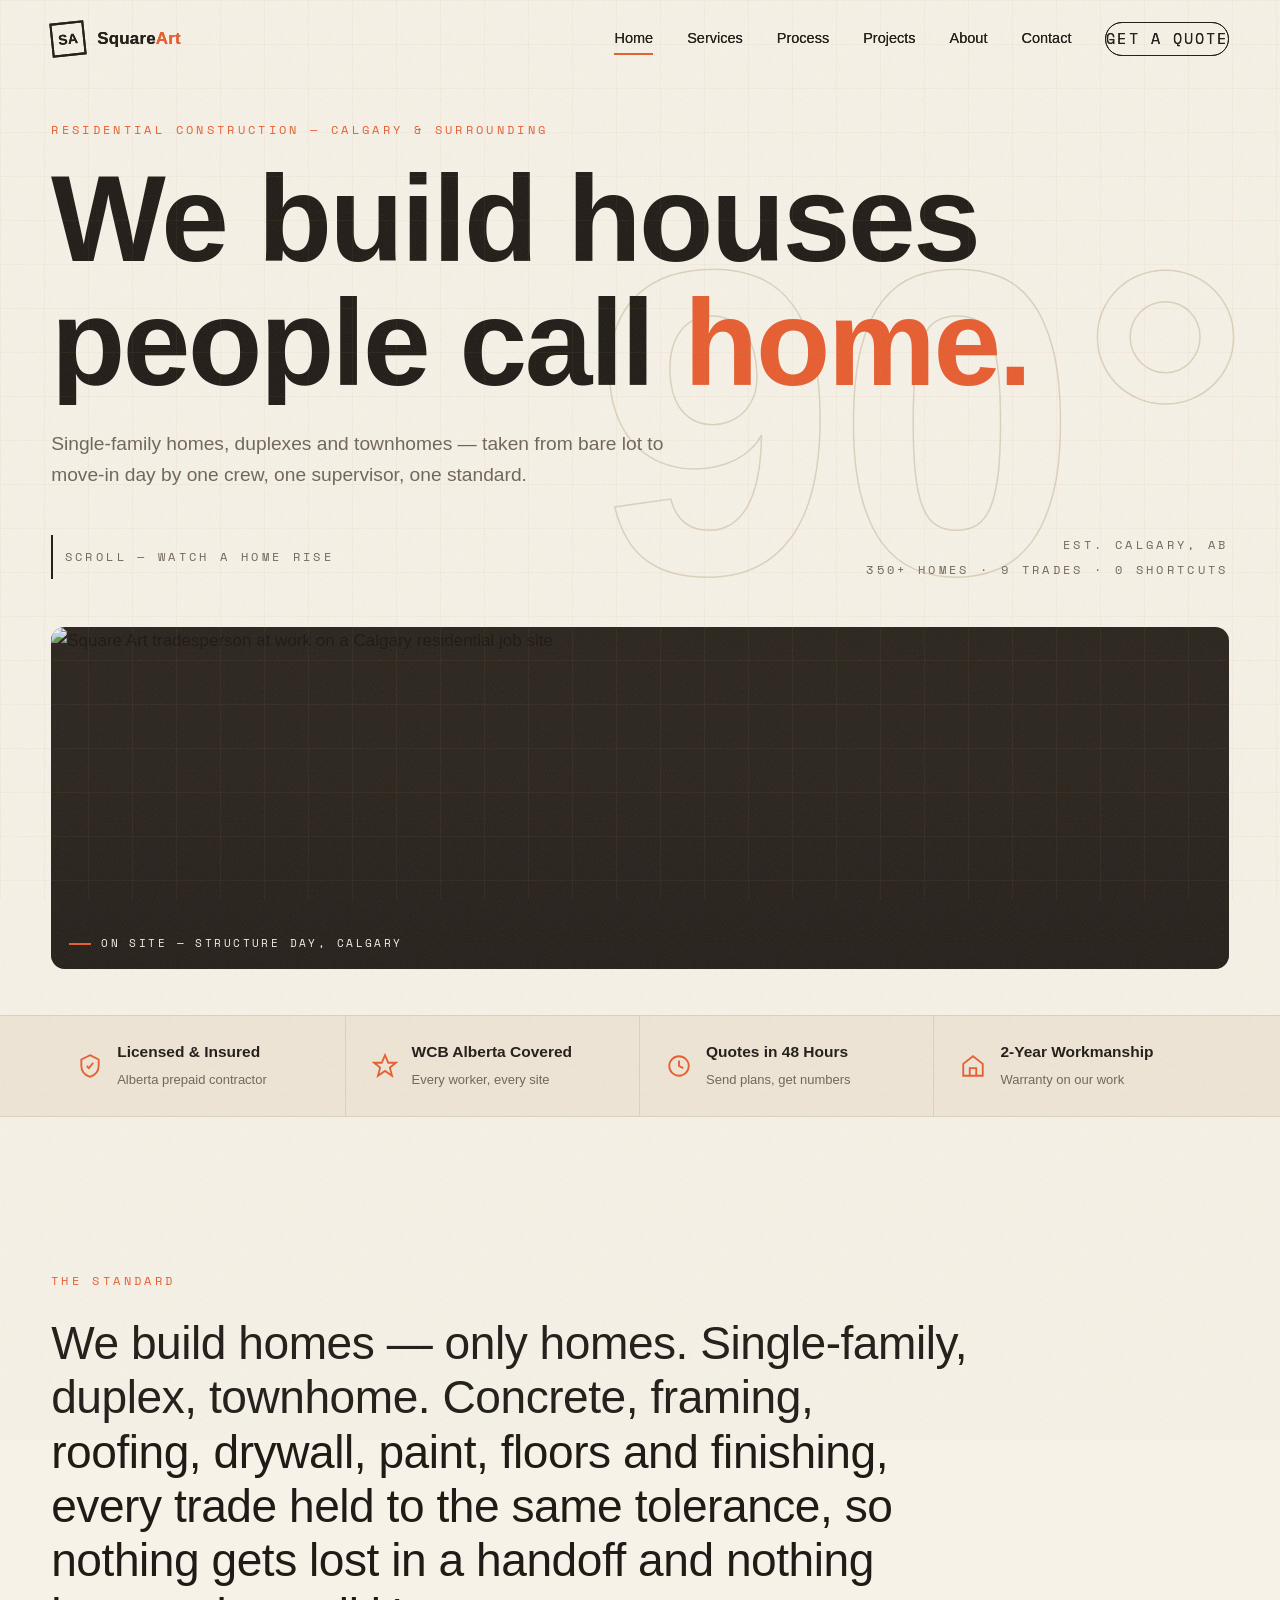
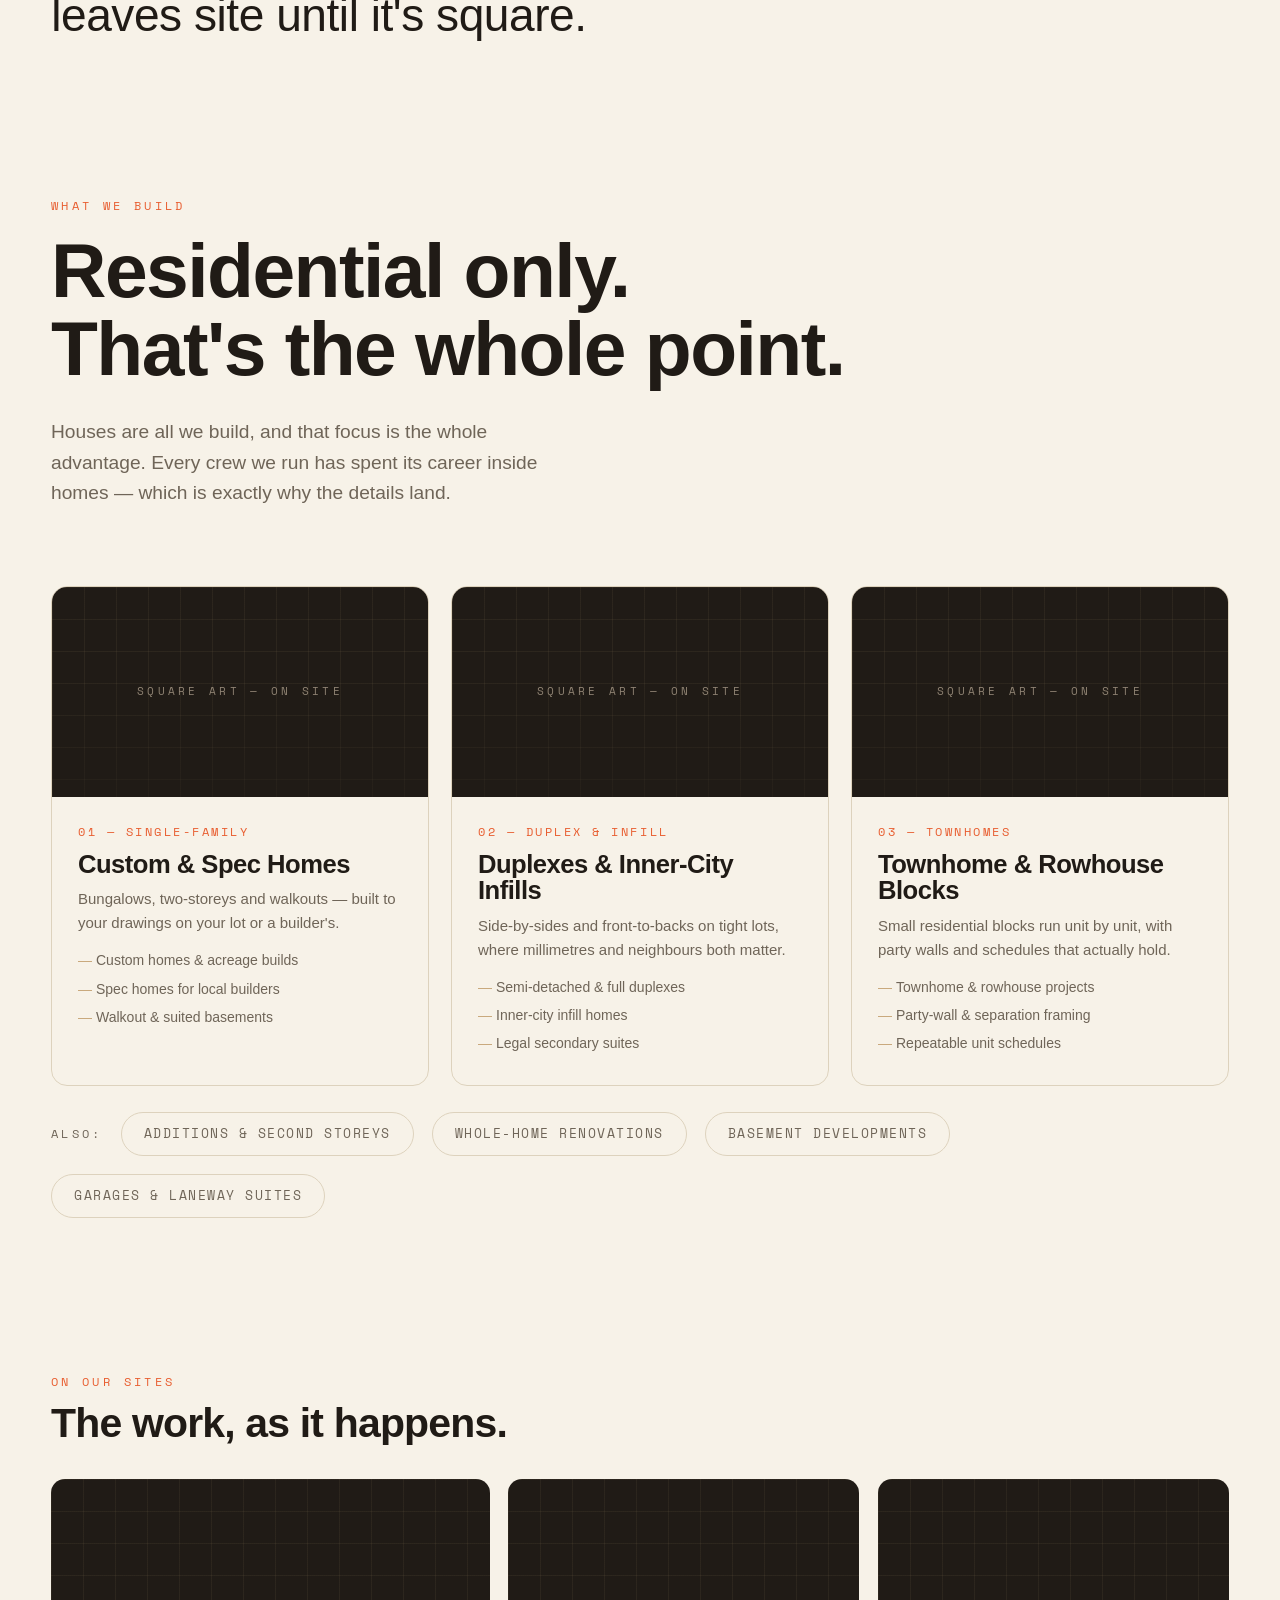
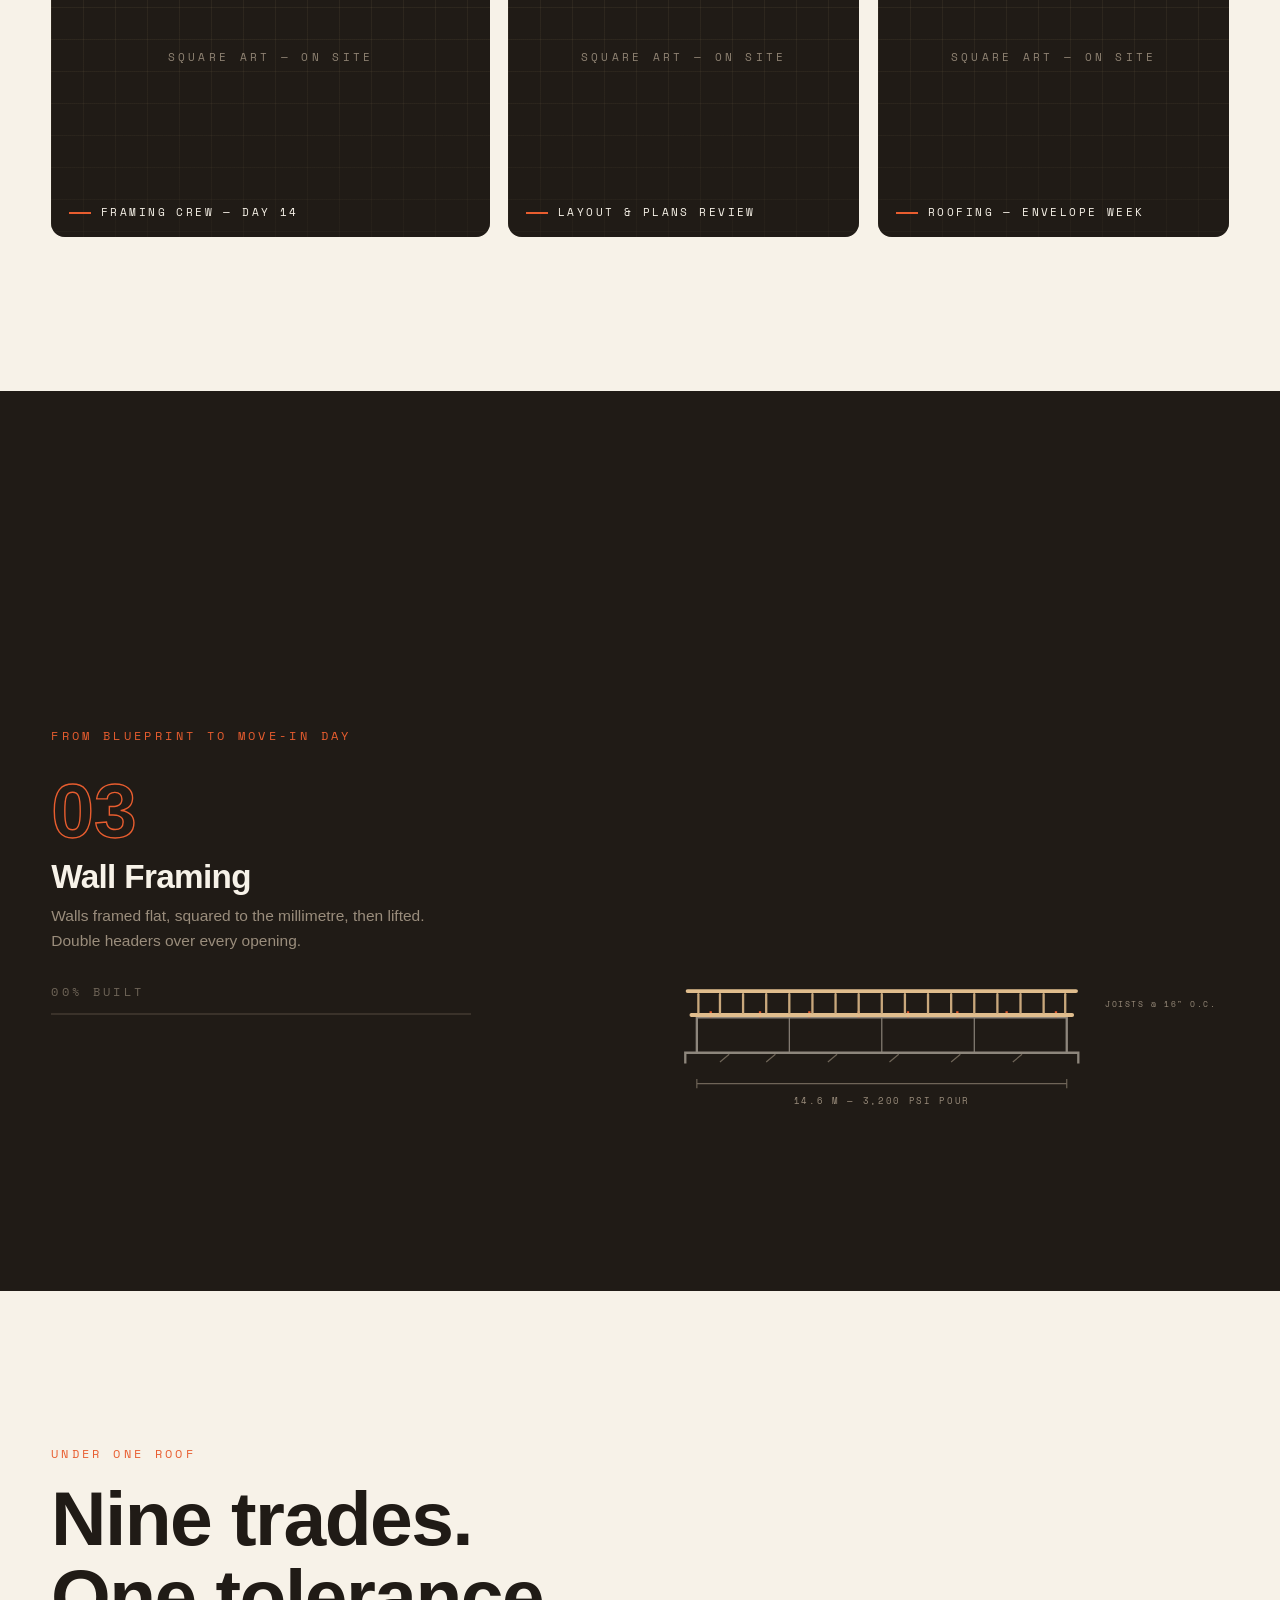
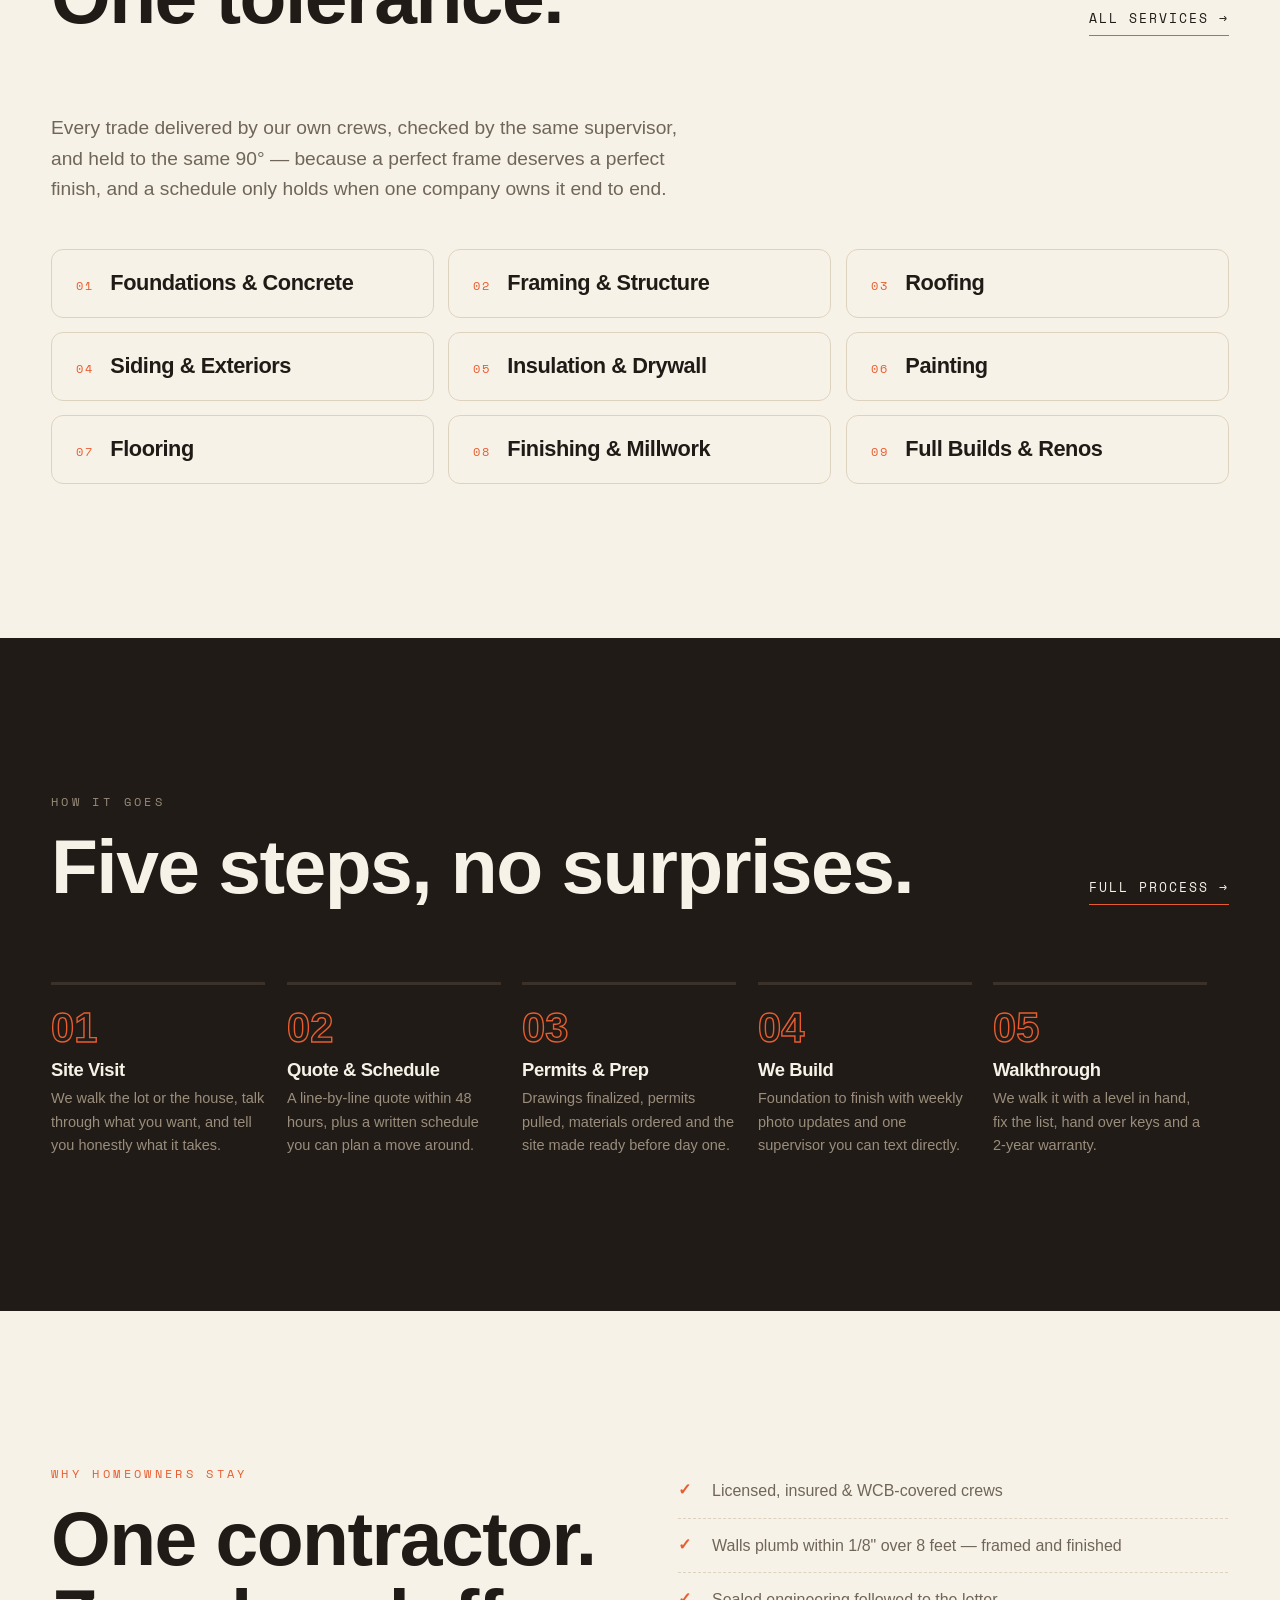
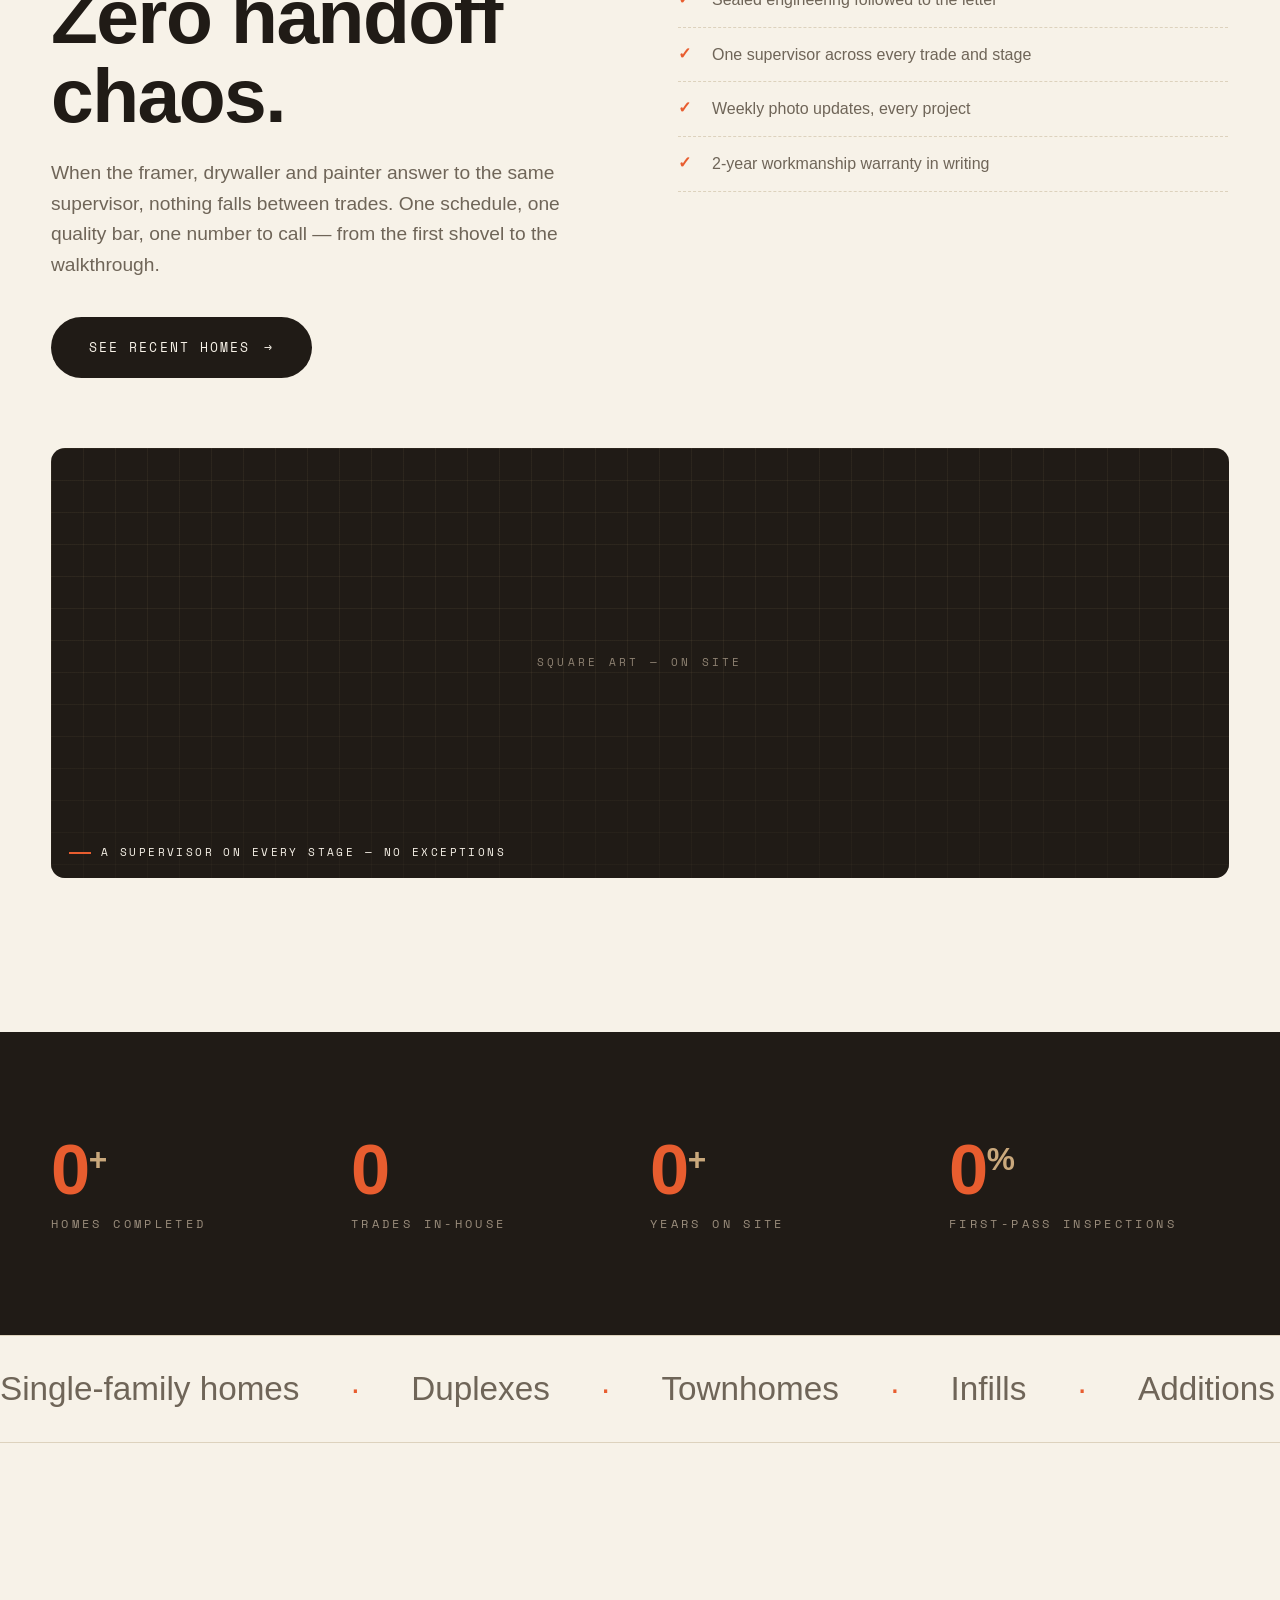
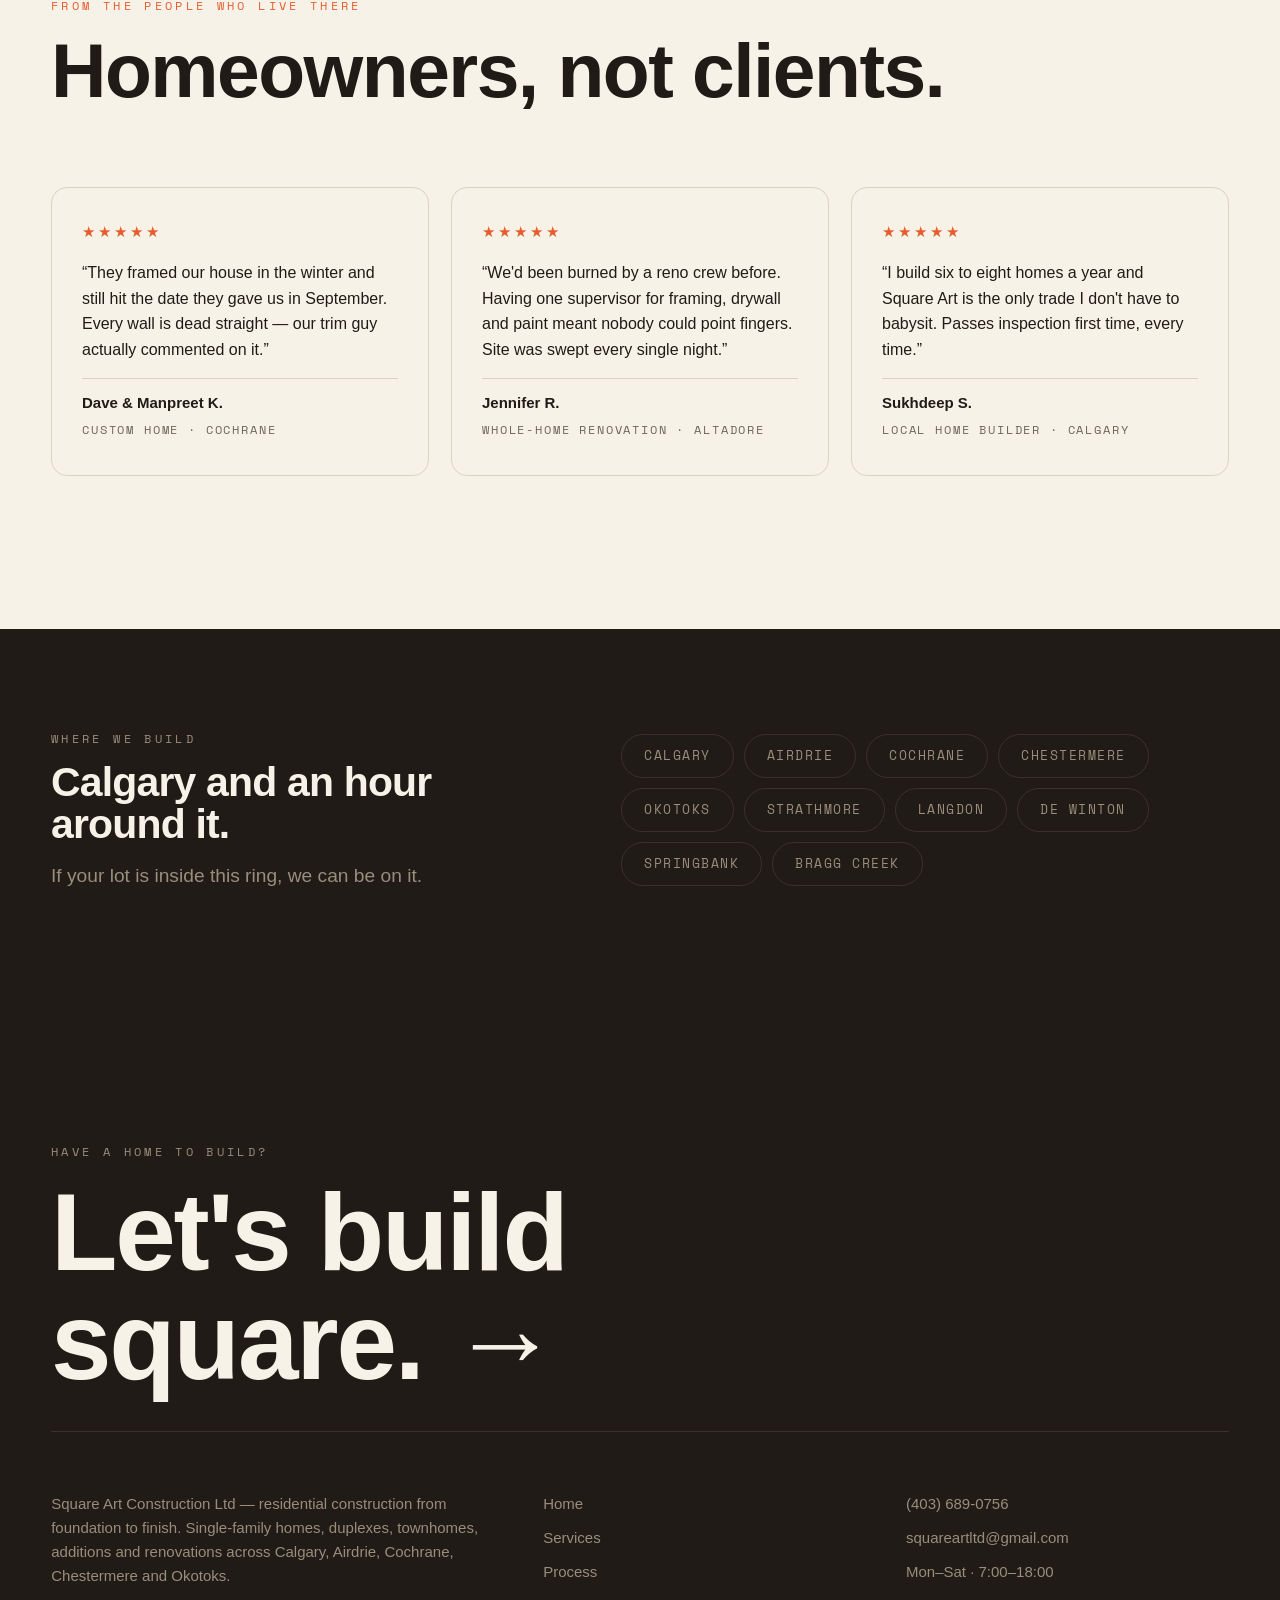
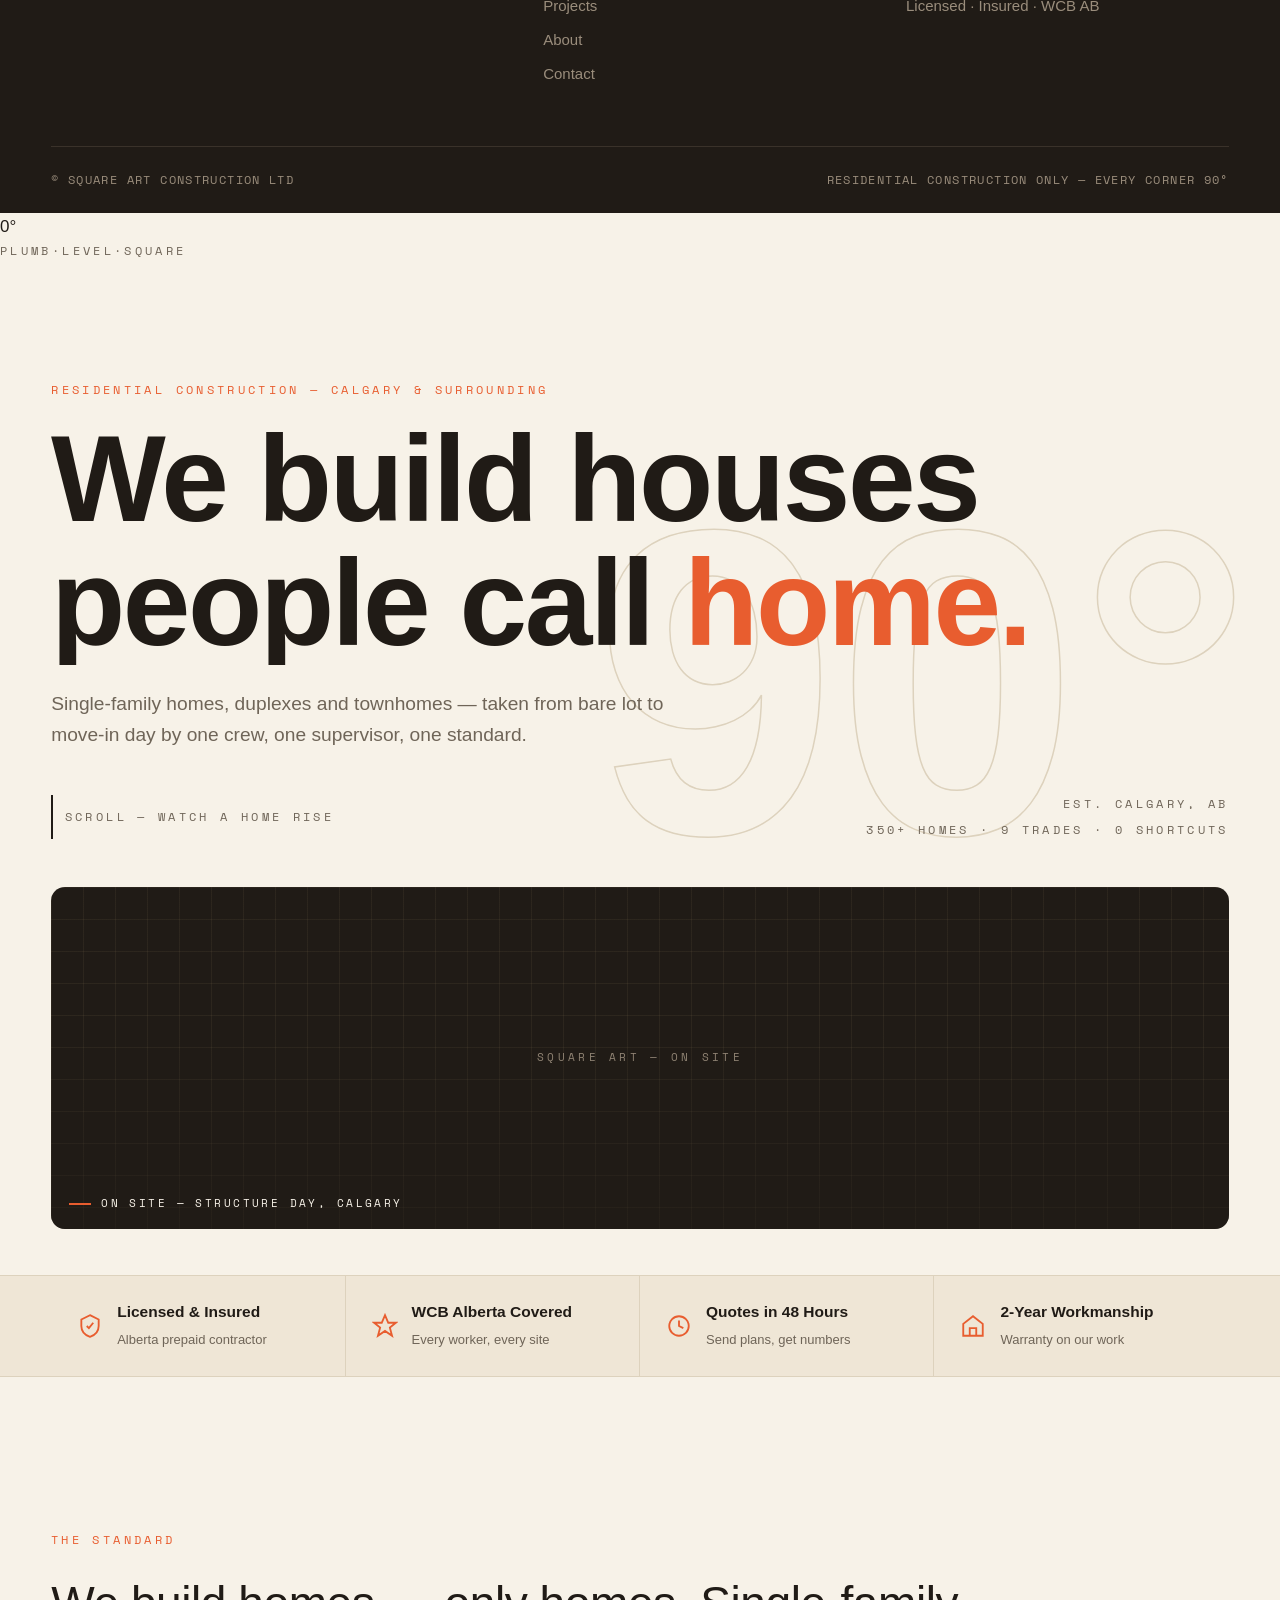
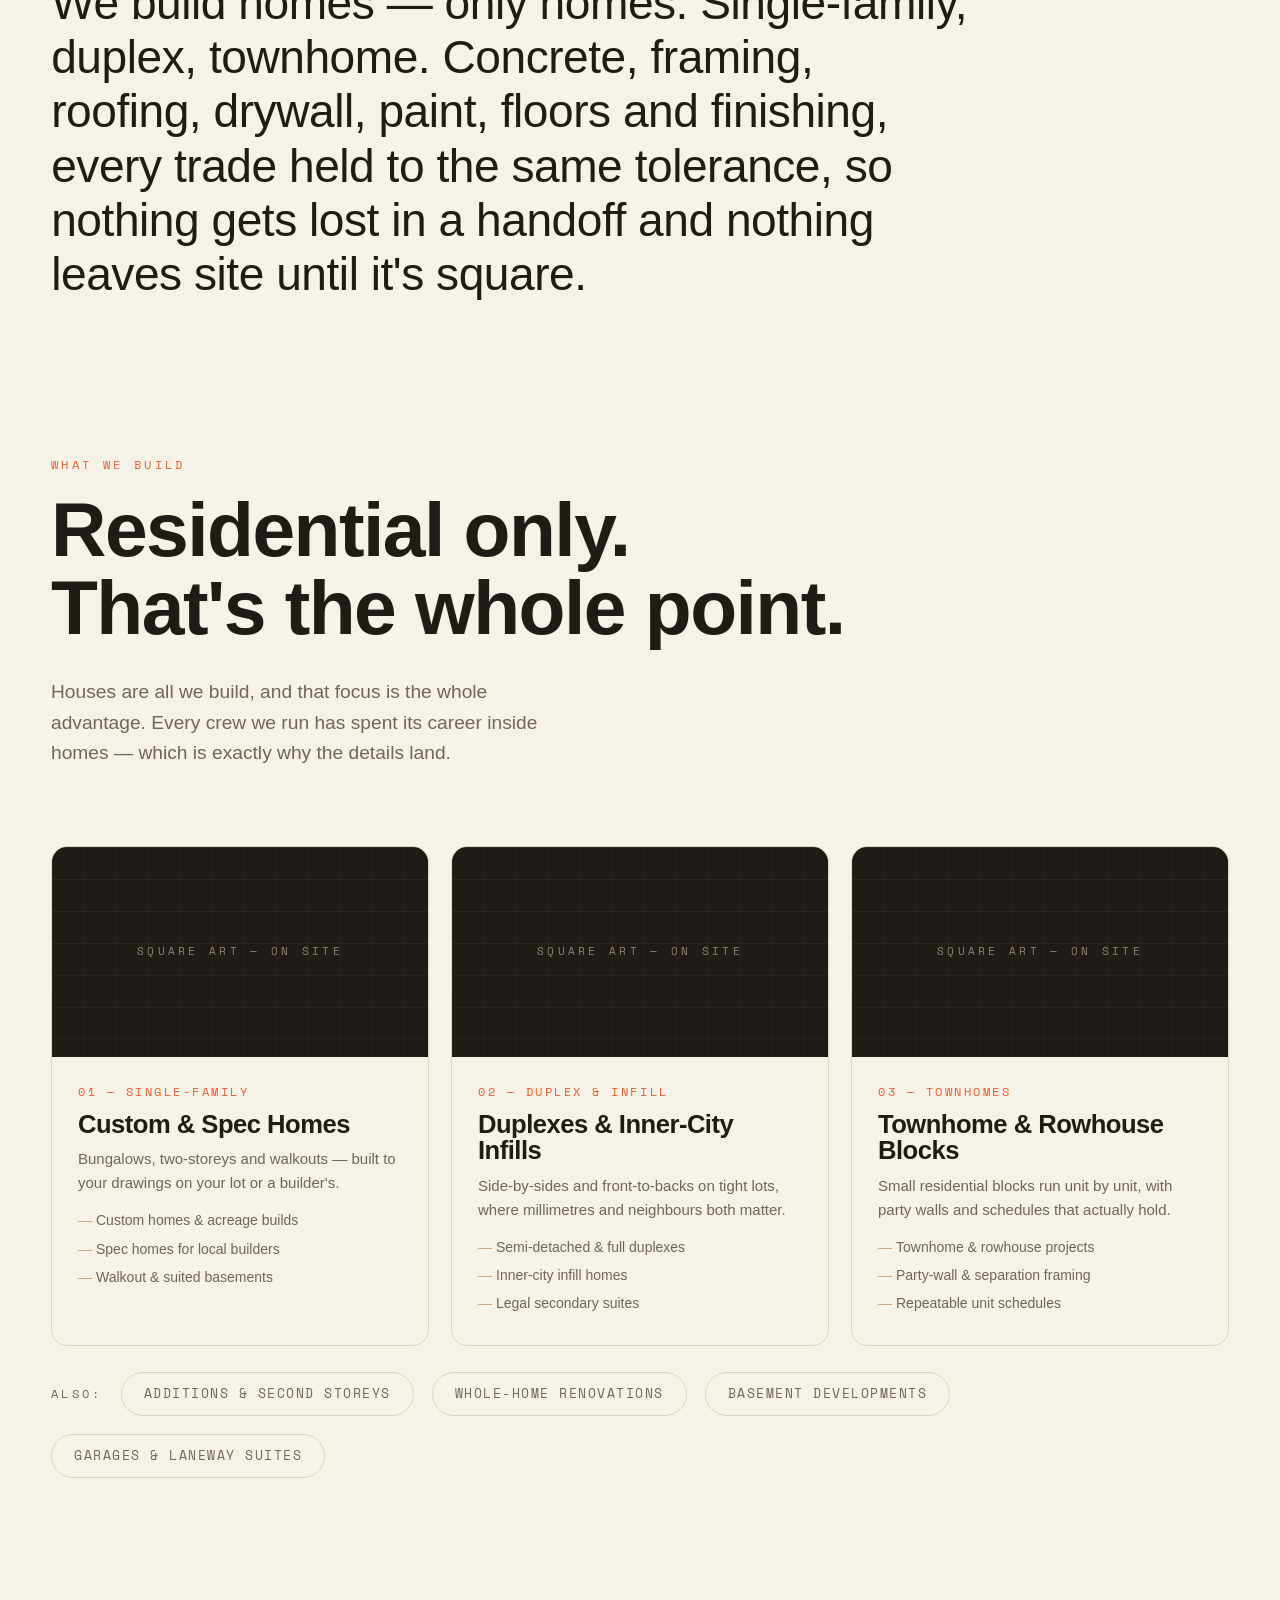
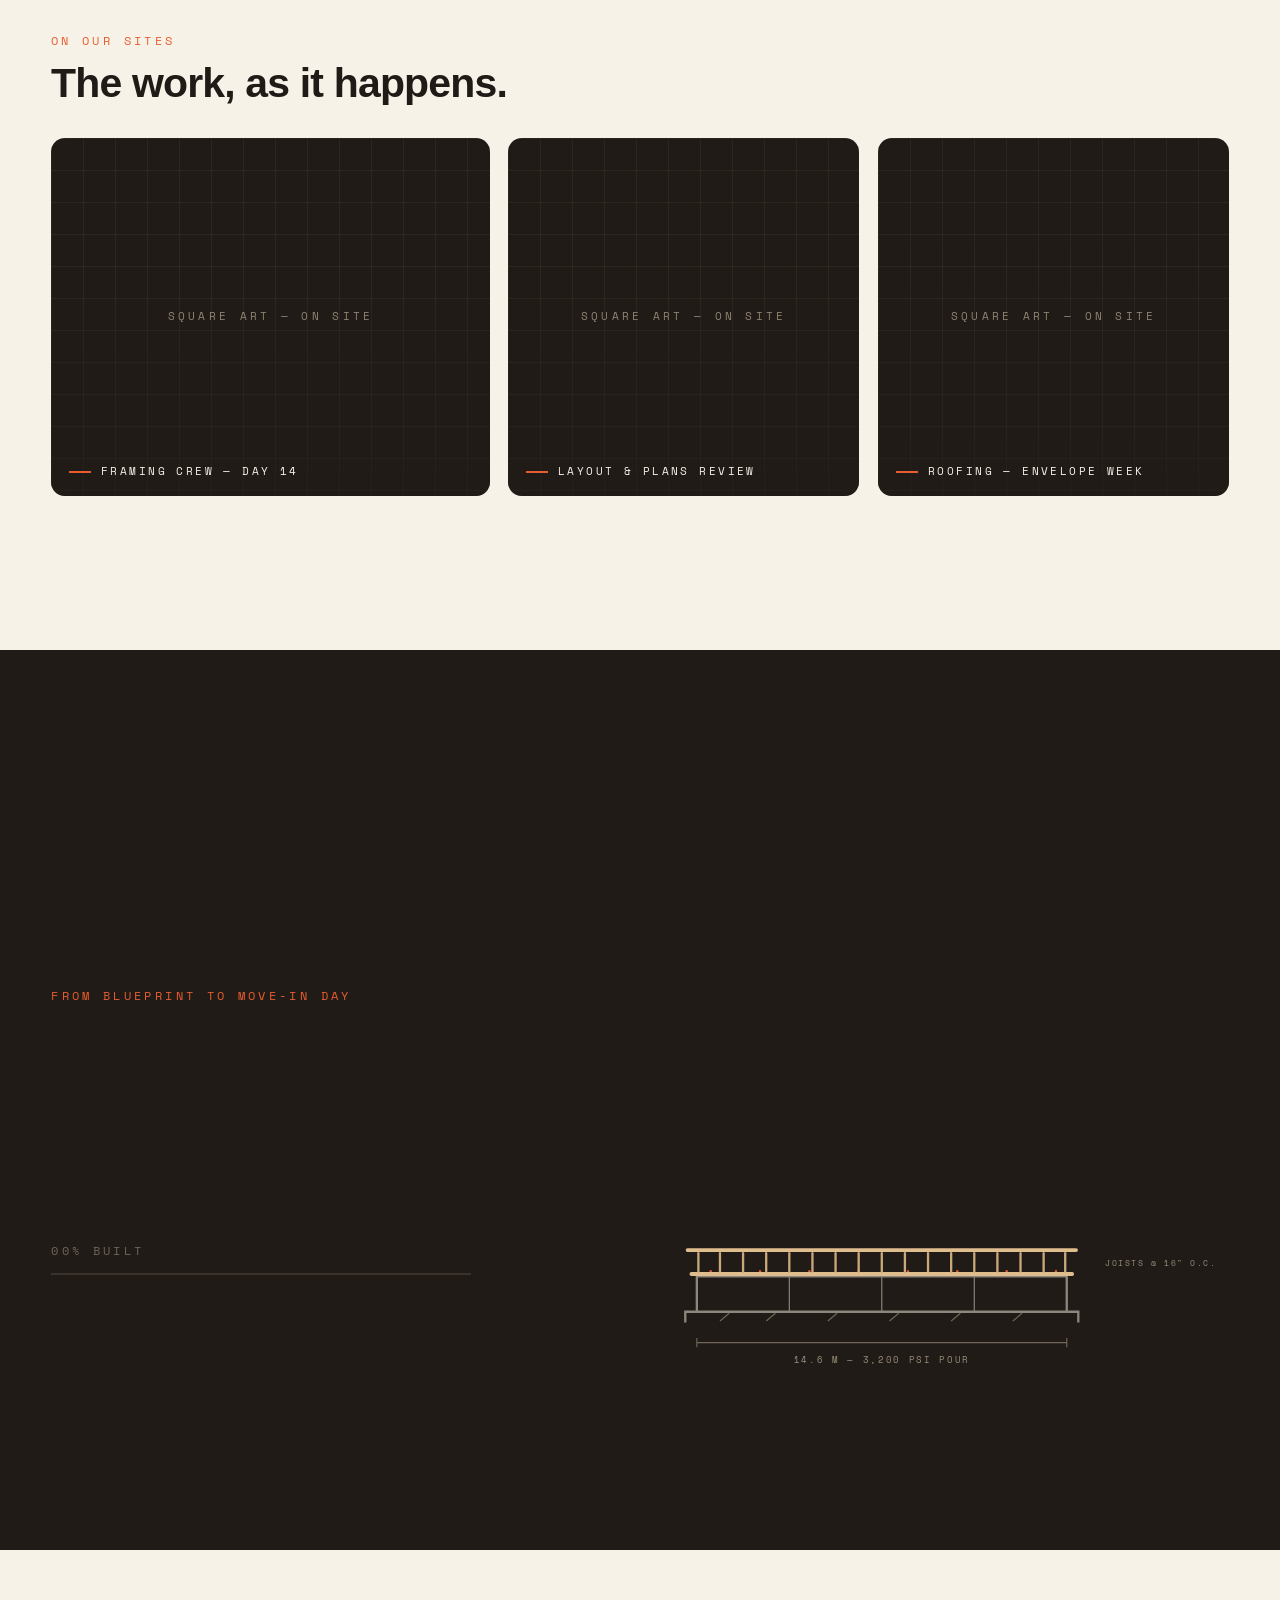
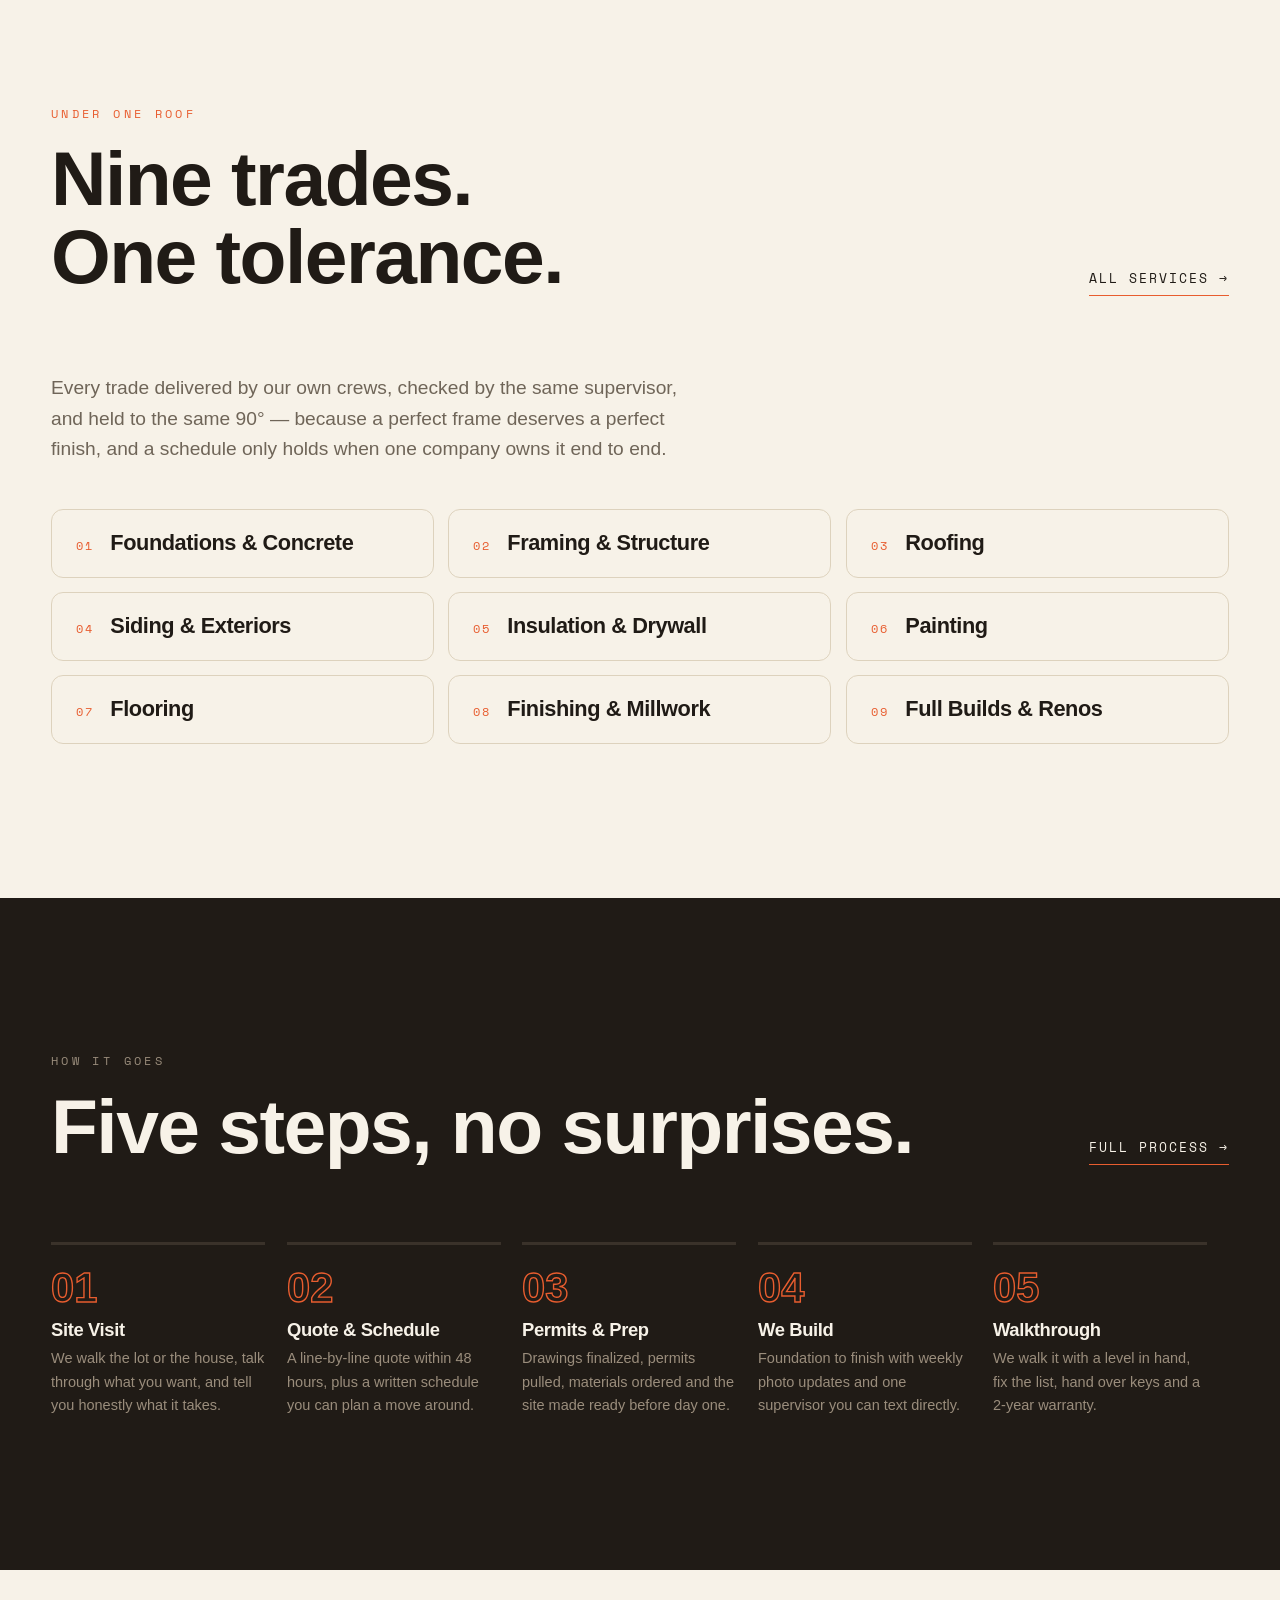
==== commit 28307e9c: "Remove intro counter preloader and page wipe overlay" ====
--- a/index.html
+++ b/index.html
@@ -267,13 +267,6 @@
 </script>
 </head>
 <body>
-<div class="preloader">
-  <div class="pre-inner">
-    <div><span class="pre-count">0</span><span class="pre-unit">&deg;</span></div>
-    <div class="pre-label label"><span>PLUMB</span>&middot;<span>LEVEL</span>&middot;<span>SQUARE</span></div>
-  </div>
-</div>
-<div class="wipe"></div>
 <div class="grain-layer"></div>
 
 <header class="hd">
@@ -797,3 +790,802 @@
 </script>
 </body>
 </html>
+<!DOCTYPE html>
+<html lang="en">
+<head>
+<meta charset="UTF-8" />
+<meta name="viewport" content="width=device-width, initial-scale=1.0" />
+<title>Square Art Construction Ltd &mdash; Residential Builders, Calgary</title>
+<meta name="description" content="Square Art Construction Ltd builds single-family homes, duplexes and townhomes across Calgary &mdash; foundations, framing, roofing, drywall, paint, flooring and finishing. Residential construction only." />
+<meta name="theme-color" content="#F7F2E8" />
+<link href="https://api.fontshare.com/v2/css?f[]=clash-display@500,600&f[]=general-sans@400,500,600&display=swap" rel="stylesheet" />
+<link href="https://fonts.googleapis.com/css2?family=Space+Mono:wght@400;700&display=swap" rel="stylesheet" />
+<link rel="stylesheet" href="site.css" />
+<style>
+/* ---- signature build SVG ---- */
+.bsvg .d { fill: none; stroke-dasharray: 1; stroke-dashoffset: 1; }
+.bsvg .lum { stroke: #c9a87c; stroke-width: 3; stroke-linecap: round; }
+.bsvg .lum-h { stroke: #e0bd8d; stroke-width: 5; stroke-linecap: round; }
+.bsvg .conc { stroke: #8d867c; stroke-width: 3; }
+.bsvg .emb { stroke: #e85d2f; stroke-width: 3; }
+.bsvg .dim { stroke: #6f6558; stroke-width: 1.5; }
+.bsvg text { font-family: "Space Mono", monospace; letter-spacing: .18em; fill: #9a8d7c; }
+.bsvg .fade { opacity: 0; }
+.build-stage:first-child { opacity: 1; }
+html.reduced .bsvg .d { stroke-dashoffset: 0; }
+html.reduced .bsvg .fade { opacity: 1; }
+.trade-grid { display: grid; grid-template-columns: repeat(3, 1fr); gap: 14px; margin-top: 8px; }
+.trade-cell {
+  border: 1px solid var(--line); border-radius: 12px; padding: 22px 24px;
+  display: flex; gap: 16px; align-items: baseline;
+  transition: transform .35s var(--ease), border-color .3s, background .3s;
+}
+.trade-cell:hover { transform: translateY(-5px); border-color: var(--ember); background: rgba(232,93,47,.04); }
+.trade-cell .n { font-family: "Space Mono", monospace; font-size: 12px; letter-spacing: .18em; color: var(--ember); }
+.trade-cell h3 { font-size: clamp(1.05rem, 1.7vw, 1.45rem); }
+@media (max-width: 860px) { .trade-grid { grid-template-columns: 1fr 1fr; } }
+@media (max-width: 560px) { .trade-grid { grid-template-columns: 1fr; } }
+.hero-bg-num {
+  position: absolute; right: -2%; top: 10%; z-index: -1;
+  font-family: "Clash Display", sans-serif; font-weight: 600;
+  font-size: clamp(14rem, 34vw, 30rem); line-height: 1;
+  color: transparent; -webkit-text-stroke: 1.5px var(--line);
+  user-select: none;
+}
+</style>
+<link rel="icon" href="favicon.svg" type="image/svg+xml" />
+<link rel="icon" href="favicon.png" sizes="32x32" />
+<link rel="apple-touch-icon" href="apple-touch-icon.png" />
+<link rel="manifest" href="site.webmanifest" />
+<link rel="canonical" href="https://squareartconstruction.com/" />
+<meta property="og:type" content="website" />
+<meta property="og:site_name" content="Square Art Construction Ltd" />
+<meta property="og:locale" content="en_CA" />
+<meta property="og:title" content="Square Art Construction Ltd &mdash; Residential Builders, Calgary" />
+<meta property="og:description" content="Residential builders in Calgary — single-family homes, duplexes and townhomes, foundation to finish." />
+<meta property="og:url" content="https://squareartconstruction.com/" />
+<meta property="og:image" content="https://squareartconstruction.com/og.png" />
+<meta property="og:image:width" content="1200" />
+<meta property="og:image:height" content="630" />
+<meta name="twitter:card" content="summary_large_image" />
+<meta name="twitter:title" content="Square Art Construction Ltd &mdash; Residential Builders, Calgary" />
+<meta name="twitter:description" content="Residential builders in Calgary — single-family homes, duplexes and townhomes, foundation to finish." />
+<meta name="twitter:image" content="https://squareartconstruction.com/og.png" />
+<meta name="author" content="Square Art Construction Ltd" />
+<meta name="geo.region" content="CA-AB" />
+<meta name="geo.placename" content="Calgary" />
+<script type="application/ld+json">
+{
+  "@context": "https://schema.org",
+  "@type": "GeneralContractor",
+  "@id": "https://squareartconstruction.com/#business",
+  "name": "Square Art Construction Ltd",
+  "alternateName": "Square Art",
+  "url": "https://squareartconstruction.com/",
+  "logo": "https://squareartconstruction.com/apple-touch-icon.png",
+  "image": "https://squareartconstruction.com/og.png",
+  "telephone": "+1-403-689-0756",
+  "email": "squareartltd@gmail.com",
+  "description": "Residential construction company in Calgary, Alberta. Single-family homes, duplexes, townhomes, additions and renovations \u2014 foundations, framing, roofing, siding, drywall, painting, flooring and finishing carpentry.",
+  "address": {
+    "@type": "PostalAddress",
+    "addressLocality": "Calgary",
+    "addressRegion": "AB",
+    "addressCountry": "CA"
+  },
+  "areaServed": [
+    {
+      "@type": "City",
+      "name": "Calgary"
+    },
+    {
+      "@type": "City",
+      "name": "Airdrie"
+    },
+    {
+      "@type": "City",
+      "name": "Cochrane"
+    },
+    {
+      "@type": "City",
+      "name": "Chestermere"
+    },
+    {
+      "@type": "City",
+      "name": "Okotoks"
+    },
+    {
+      "@type": "City",
+      "name": "Strathmore"
+    },
+    {
+      "@type": "City",
+      "name": "Langdon"
+    },
+    {
+      "@type": "City",
+      "name": "De Winton"
+    },
+    {
+      "@type": "City",
+      "name": "Springbank"
+    },
+    {
+      "@type": "City",
+      "name": "Bragg Creek"
+    }
+  ],
+  "openingHoursSpecification": [
+    {
+      "@type": "OpeningHoursSpecification",
+      "dayOfWeek": [
+        "Monday",
+        "Tuesday",
+        "Wednesday",
+        "Thursday",
+        "Friday",
+        "Saturday"
+      ],
+      "opens": "07:00",
+      "closes": "18:00"
+    }
+  ],
+  "priceRange": "$$",
+  "knowsAbout": [
+    "Residential construction",
+    "Home framing",
+    "Foundations",
+    "Roofing",
+    "Siding",
+    "Drywall",
+    "Painting",
+    "Flooring",
+    "Finishing carpentry",
+    "Home additions",
+    "Basement development"
+  ],
+  "hasOfferCatalog": {
+    "@type": "OfferCatalog",
+    "name": "Residential construction services",
+    "itemListElement": [
+      {
+        "@type": "Offer",
+        "itemOffered": {
+          "@type": "Service",
+          "name": "Custom home construction"
+        }
+      },
+      {
+        "@type": "Offer",
+        "itemOffered": {
+          "@type": "Service",
+          "name": "Duplex and infill construction"
+        }
+      },
+      {
+        "@type": "Offer",
+        "itemOffered": {
+          "@type": "Service",
+          "name": "Townhome construction"
+        }
+      },
+      {
+        "@type": "Offer",
+        "itemOffered": {
+          "@type": "Service",
+          "name": "Home additions and second storeys"
+        }
+      },
+      {
+        "@type": "Offer",
+        "itemOffered": {
+          "@type": "Service",
+          "name": "Whole-home renovations"
+        }
+      },
+      {
+        "@type": "Offer",
+        "itemOffered": {
+          "@type": "Service",
+          "name": "Basement development"
+        }
+      },
+      {
+        "@type": "Offer",
+        "itemOffered": {
+          "@type": "Service",
+          "name": "Garages and laneway suites"
+        }
+      },
+      {
+        "@type": "Offer",
+        "itemOffered": {
+          "@type": "Service",
+          "name": "Foundations and concrete"
+        }
+      },
+      {
+        "@type": "Offer",
+        "itemOffered": {
+          "@type": "Service",
+          "name": "Framing and structure"
+        }
+      },
+      {
+        "@type": "Offer",
+        "itemOffered": {
+          "@type": "Service",
+          "name": "Roofing"
+        }
+      },
+      {
+        "@type": "Offer",
+        "itemOffered": {
+          "@type": "Service",
+          "name": "Siding and exteriors"
+        }
+      },
+      {
+        "@type": "Offer",
+        "itemOffered": {
+          "@type": "Service",
+          "name": "Insulation and drywall"
+        }
+      },
+      {
+        "@type": "Offer",
+        "itemOffered": {
+          "@type": "Service",
+          "name": "Painting"
+        }
+      },
+      {
+        "@type": "Offer",
+        "itemOffered": {
+          "@type": "Service",
+          "name": "Flooring"
+        }
+      },
+      {
+        "@type": "Offer",
+        "itemOffered": {
+          "@type": "Service",
+          "name": "Finishing carpentry"
+        }
+      }
+    ]
+  }
+}
+</script>
+</head>
+<body>
+<div class="preloader">
+  <div class="pre-inner">
+    <div><span class="pre-count">0</span><span class="pre-unit">&deg;</span></div>
+    <div class="pre-label label"><span>PLUMB</span>&middot;<span>LEVEL</span>&middot;<span>SQUARE</span></div>
+  </div>
+</div>
+<div class="wipe"></div>
+<div class="grain-layer"></div>
+
+<header class="hd">
+  <div class="wrap hd-in">
+    <a class="hd-logo" href="index.html"><span class="sq">SA</span><span class="nm">Square<em>Art</em></span></a>
+    <nav class="hd-nav">
+      <a href="index.html" class="active">Home</a>
+      <a href="services.html">Services</a>
+      <a href="process.html">Process</a>
+      <a href="projects.html">Projects</a>
+      <a href="about.html">About</a>
+      <a href="contact.html">Contact</a>
+      <a href="contact.html" class="hd-cta" data-magnetic>Get a quote</a>
+    </nav>
+    <button class="hd-burger" aria-label="Menu"><i></i></button>
+  </div>
+</header>
+<nav class="m-menu"><div>
+  <a href="index.html">Home</a><a href="services.html">Services</a><a href="process.html">Process</a><a href="projects.html">Projects</a><a href="about.html">About</a><a href="contact.html">Contact</a>
+  <div class="label">Calgary &middot; (403) 689-0756</div>
+</div></nav>
+
+<!-- ============ HERO ============ -->
+<section class="hero">
+  <div class="wrap" style="position:relative;">
+    <div class="hero-bg-num">90&deg;</div>
+    <div class="label label--ember" data-hero-fade>Residential construction &mdash; Calgary &amp; surrounding</div>
+    <h1 class="display-xl" data-hero-title data-premask style="margin-top:18px;">
+      <span class="line-mask"><span class="line">We build houses</span></span>
+      <span class="line-mask"><span class="line">people call <span class="accent">home.</span></span></span>
+    </h1>
+    <p class="lead" data-hero-fade style="margin-top:24px;">Single-family homes, duplexes and townhomes &mdash; taken from bare lot to move-in day by one crew, one supervisor, one standard.</p>
+    <div class="hero-foot">
+      <div class="scroll-cue" data-hero-fade>
+        <span class="tick"></span>
+        <span class="label">Scroll &mdash; watch a home rise</span>
+      </div>
+      <div class="hero-meta" data-hero-fade>
+        <p class="label">EST. CALGARY, AB</p>
+        <p class="label" style="margin-top:6px;">350+ HOMES &middot; 9 TRADES &middot; 0 SHORTCUTS</p>
+      </div>
+    </div>
+    <div class="ph hero-strip" data-hero-fade>
+      <img src="https://images.unsplash.com/photo-1541888946425-d81bb19240f5?auto=format&fit=crop&w=2200&q=80" alt="Square Art tradesperson at work on a Calgary residential job site" loading="eager" onerror="phFail(this)" />
+      <span class="cap">On site &mdash; structure day, Calgary</span>
+    </div>
+  </div>
+</section>
+
+<section class="trust">
+  <div class="wrap trust-in">
+    <div class="trust-i"><svg viewBox="0 0 24 24"><path d="M12 2 L20 6 L20 12 C20 17 16.5 20.5 12 22 C7.5 20.5 4 17 4 12 L4 6 Z"/><path d="M9 12 L11 14 L15 9"/></svg><div><b>Licensed &amp; Insured</b><span>Alberta prepaid contractor</span></div></div>
+    <div class="trust-i"><svg viewBox="0 0 24 24"><path d="M12 2 L15 9 L22 9 L16.5 13.5 L18.5 21 L12 16.5 L5.5 21 L7.5 13.5 L2 9 L9 9 Z"/></svg><div><b>WCB Alberta Covered</b><span>Every worker, every site</span></div></div>
+    <div class="trust-i"><svg viewBox="0 0 24 24"><circle cx="12" cy="12" r="9"/><path d="M12 7 V12 L16 14"/></svg><div><b>Quotes in 48 Hours</b><span>Send plans, get numbers</span></div></div>
+    <div class="trust-i"><svg viewBox="0 0 24 24"><path d="M3 21 L3 10 L12 3 L21 10 L21 21 Z"/><path d="M9 21 L9 14 L15 14 L15 21"/></svg><div><b>2-Year Workmanship</b><span>Warranty on our work</span></div></div>
+  </div>
+</section>
+
+<!-- ============ MANIFESTO ============ -->
+<section class="sec manifesto">
+  <div class="wrap">
+    <div class="label label--ember" data-reveal>The standard</div>
+    <p data-words style="margin-top:26px;">We build homes &mdash; only homes. Single-family, duplex, townhome. Concrete, framing, roofing, drywall, paint, floors and finishing, every trade held to the same tolerance, so nothing gets lost in a handoff and nothing leaves site until it's square.</p>
+  </div>
+</section>
+
+<!-- ============ WHAT WE BUILD ============ -->
+<section class="sec" style="padding-top:0;">
+  <div class="wrap">
+    <div class="sec-head">
+      <div>
+        <div class="label label--ember" data-reveal>What we build</div>
+        <h2 class="display-lg" data-reveal="lines" style="margin-top:16px;">Residential only.<br />That's the whole point.</h2>
+      </div>
+      <p class="lead" data-reveal style="max-width:26em;">Houses are all we build, and that focus is the whole advantage. Every crew we run has spent its career inside homes &mdash; which is exactly why the details land.</p>
+    </div>
+    <div class="htypes">
+      <div class="htype" data-reveal="scale">
+        <div class="ph"><img src="https://images.unsplash.com/photo-1600585154340-be6161a56a0c?auto=format&fit=crop&w=900&q=80" alt="Completed single-family custom home exterior at dusk" loading="lazy" onerror="phFail(this)" /></div>
+        <div class="body">
+          <span class="kicker">01 &mdash; Single-family</span>
+          <h3>Custom &amp; Spec Homes</h3>
+          <p>Bungalows, two-storeys and walkouts &mdash; built to your drawings on your lot or a builder's.</p>
+          <ul><li>Custom homes &amp; acreage builds</li><li>Spec homes for local builders</li><li>Walkout &amp; suited basements</li></ul>
+        </div>
+      </div>
+      <div class="htype" data-reveal="scale" data-delay=".08">
+        <div class="ph"><img src="https://images.unsplash.com/photo-1523217582562-09d0def993a6?auto=format&fit=crop&w=900&q=80" alt="Duplex and infill home exteriors with clean siding lines" loading="lazy" onerror="phFail(this)" /></div>
+        <div class="body">
+          <span class="kicker">02 &mdash; Duplex &amp; infill</span>
+          <h3>Duplexes &amp; Inner-City Infills</h3>
+          <p>Side-by-sides and front-to-backs on tight lots, where millimetres and neighbours both matter.</p>
+          <ul><li>Semi-detached &amp; full duplexes</li><li>Inner-city infill homes</li><li>Legal secondary suites</li></ul>
+        </div>
+      </div>
+      <div class="htype" data-reveal="scale" data-delay=".16">
+        <div class="ph"><img src="https://images.unsplash.com/photo-1503594384566-461fe158e797?auto=format&fit=crop&w=900&q=80" alt="Wood-framed townhome structures under construction" loading="lazy" onerror="phFail(this)" /></div>
+        <div class="body">
+          <span class="kicker">03 &mdash; Townhomes</span>
+          <h3>Townhome &amp; Rowhouse Blocks</h3>
+          <p>Small residential blocks run unit by unit, with party walls and schedules that actually hold.</p>
+          <ul><li>Townhome &amp; rowhouse projects</li><li>Party-wall &amp; separation framing</li><li>Repeatable unit schedules</li></ul>
+        </div>
+      </div>
+    </div>
+    <div style="margin-top:26px; display:flex; gap:18px; flex-wrap:wrap; align-items:center;" data-reveal>
+      <span class="label">Also:</span>
+      <span class="area">Additions &amp; second storeys</span>
+      <span class="area">Whole-home renovations</span>
+      <span class="area">Basement developments</span>
+      <span class="area">Garages &amp; laneway suites</span>
+    </div>
+  </div>
+</section>
+
+<!-- ============ ON OUR SITES ============ -->
+<section class="sec" style="padding-top:0;">
+  <div class="wrap">
+    <div class="sec-head" style="margin-bottom:34px;">
+      <div>
+        <div class="label label--ember" data-reveal>On our sites</div>
+        <h2 class="display-md" data-reveal style="margin-top:12px; font-family:'Clash Display',sans-serif;">The work, as it happens.</h2>
+      </div>
+    </div>
+    <div class="ph-band">
+      <div class="ph" data-reveal="scale"><img src="https://images.unsplash.com/photo-1504307651254-35680f356dfd?auto=format&fit=crop&w=1400&q=80" alt="Two Square Art crew members framing a house" loading="lazy" onerror="phFail(this)" /><span class="cap">Framing crew &mdash; day 14</span></div>
+      <div class="ph" data-reveal="scale" data-delay=".08"><img src="https://images.unsplash.com/photo-1503387762-592deb58ef4e?auto=format&fit=crop&w=1000&q=80" alt="House plans and hard hat on site during layout" loading="lazy" onerror="phFail(this)" /><span class="cap">Layout &amp; plans review</span></div>
+      <div class="ph" data-reveal="scale" data-delay=".16"><img src="https://images.unsplash.com/photo-1590725140246-20acdee442be?auto=format&fit=crop&w=1000&q=80" alt="Roofer installing shingles on a residential roof" loading="lazy" onerror="phFail(this)" /><span class="cap">Roofing &mdash; envelope week</span></div>
+    </div>
+  </div>
+</section>
+
+<!-- ============ SIGNATURE: BLUEPRINT → FRAME ============ -->
+<section class="build-sec" id="build">
+  <div class="bp-grid"></div>
+  <div class="build-pin">
+    <div class="wrap build-grid">
+      <div class="build-copy">
+        <div class="label label--ember">From blueprint to move-in day</div>
+        <div class="stage-label" style="margin-top:26px;">
+          <div class="build-stage"><div class="num">01</div><h3>Foundation</h3><p>Excavation, forms, and a 3,200 PSI pour — verified, snapped and bolted before anything rises. Square starts here.</p></div>
+          <div class="build-stage"><div class="num">02</div><h3>Floor System</h3><p>Engineered joists at 16" centres. Glued, screwed, squeak-tested subfloor — a deck you could dance on.</p></div>
+          <div class="build-stage"><div class="num">03</div><h3>Wall Framing</h3><p>Walls framed flat, squared to the millimetre, then lifted. Double headers over every opening.</p></div>
+          <div class="build-stage"><div class="num">04</div><h3>Second Storey</h3><p>Rim, joists, deck, walls — the sequence repeats, the tolerances don't loosen.</p></div>
+          <div class="build-stage"><div class="num">05</div><h3>Roof Structure</h3><p>Trusses craned, braced and blocked to the sealed layout. Flag on the ridge.</p></div>
+          <div class="build-stage"><div class="num">06</div><h3>Roofing &amp; Envelope</h3><p>Shingles, fascia, siding and corner boards — the house gets its skin, warrantied tight against hail and chinooks.</p></div>
+          <div class="build-stage"><div class="num">07</div><h3>Drywall, Paint &amp; Finish</h3><p>Board, tape, level-4 finish, paint, floors, casing and doors. Walkthrough with a level in hand — then keys.</p></div>
+        </div>
+        <div class="build-progress">
+          <div class="label"><span id="build-pct">00</span>% BUILT</div>
+          <div class="bar"><i id="build-bar"></i></div>
+        </div>
+      </div>
+
+      <div class="build-svg-wrap">
+        <svg class="bsvg" viewBox="0 0 900 620" xmlns="http://www.w3.org/2000/svg" aria-label="A two-storey house frame drawing itself from foundation to roof as you scroll">
+          <!-- ground -->
+          <line class="d dim" pathLength="1" x1="70" y1="560" x2="830" y2="560" style="stroke-width:2;stroke:#4a4238" />
+
+          <!-- STAGE 1 — foundation -->
+          <g id="bs1">
+            <path class="d conc" pathLength="1" d="M195 560 V546 H705 V560" />
+            <path class="d conc" pathLength="1" d="M210 546 V500 H690 V546" />
+            <line class="d conc" pathLength="1" x1="330" y1="500" x2="330" y2="546" style="stroke-width:1.5" />
+            <line class="d conc" pathLength="1" x1="450" y1="500" x2="450" y2="546" style="stroke-width:1.5" />
+            <line class="d conc" pathLength="1" x1="570" y1="500" x2="570" y2="546" style="stroke-width:1.5" />
+            <path class="d dim" pathLength="1" d="M240 558 l12 -10 M300 558 l12 -10 M380 558 l12 -10 M460 558 l12 -10 M540 558 l12 -10 M620 558 l12 -10" />
+            <path class="d dim" pathLength="1" d="M210 586 H690 M210 580 V592 M690 580 V592" />
+            <text class="fade" x="450" y="612" text-anchor="middle" font-size="12">14.6 M — 3,200 PSI POUR</text>
+            <path class="d emb" pathLength="1" d="M228 500 v-8 M292 500 v-8 M356 500 v-8 M420 500 v-8 M484 500 v-8 M548 500 v-8 M612 500 v-8 M676 500 v-8" />
+          </g>
+
+          <!-- STAGE 2 — floor system -->
+          <g id="bs2">
+            <line class="d lum-h" pathLength="1" x1="203" y1="497" x2="697" y2="497" />
+            <line class="d lum" pathLength="1" x1="212" y1="470" x2="212" y2="494" />
+            <line class="d lum" pathLength="1" x1="688" y1="470" x2="688" y2="494" />
+            <path class="d lum" pathLength="1" d="M240 470 V494 M270 470 V494 M300 470 V494 M330 470 V494 M360 470 V494 M390 470 V494 M420 470 V494 M450 470 V494 M480 470 V494 M510 470 V494 M540 470 V494 M570 470 V494 M600 470 V494 M630 470 V494 M660 470 V494" />
+            <line class="d lum-h" pathLength="1" x1="198" y1="466" x2="702" y2="466" />
+            <text class="fade" x="740" y="486" font-size="11">JOISTS @ 16" O.C.</text>
+          </g>
+
+          <!-- STAGE 3 — main walls -->
+          <g id="bs3">
+            <line class="d lum-h" pathLength="1" x1="205" y1="462" x2="695" y2="462" />
+            <path class="d lum" pathLength="1" d="M214 330 V458 M248 330 V458 M436 330 V458 M470 330 V458 M504 330 V458 M652 330 V458 M686 330 V458" />
+            <!-- window opening -->
+            <path class="d lum" pathLength="1" d="M292 330 V458 M398 330 V458" />
+            <path class="d lum-h" pathLength="1" d="M288 350 H404 M288 358 H404" />
+            <line class="d lum" pathLength="1" x1="300" y1="414" x2="392" y2="414" />
+            <path class="d lum" pathLength="1" d="M318 414 V458 M346 414 V458 M374 414 V458" />
+            <path class="d emb" pathLength="1" d="M300 362 H392 V410 H300 Z" style="stroke-width:1.5" />
+            <!-- door opening -->
+            <path class="d lum" pathLength="1" d="M538 330 V458 M622 330 V458" />
+            <path class="d lum-h" pathLength="1" d="M532 350 H628 M532 358 H628" />
+            <path class="d emb" pathLength="1" d="M546 362 H614 V458" style="stroke-width:1.5" />
+            <!-- double top plate -->
+            <line class="d lum-h" pathLength="1" x1="200" y1="326" x2="700" y2="326" />
+            <line class="d lum-h" pathLength="1" x1="200" y1="318" x2="700" y2="318" />
+            <text class="fade" x="740" y="400" font-size="11">2×6 @ 16" O.C.</text>
+          </g>
+
+          <!-- STAGE 4 — second storey -->
+          <g id="bs4">
+            <path class="d lum" pathLength="1" d="M212 290 V314 M240 290 V314 M270 290 V314 M300 290 V314 M330 290 V314 M360 290 V314 M390 290 V314 M420 290 V314 M450 290 V314 M480 290 V314 M510 290 V314 M540 290 V314 M570 290 V314 M600 290 V314 M630 290 V314 M660 290 V314 M688 290 V314" />
+            <line class="d lum-h" pathLength="1" x1="198" y1="286" x2="702" y2="286" />
+            <line class="d lum-h" pathLength="1" x1="205" y1="282" x2="695" y2="282" />
+            <path class="d lum" pathLength="1" d="M214 196 V278 M248 196 V278 M420 196 V278 M454 196 V278 M488 196 V278 M652 196 V278 M686 196 V278" />
+            <!-- two upper windows -->
+            <path class="d lum" pathLength="1" d="M286 196 V278 M372 196 V278 M528 196 V278 M614 196 V278" />
+            <path class="d lum-h" pathLength="1" d="M282 210 H376 M524 210 H618" />
+            <path class="d lum" pathLength="1" d="M292 248 H366 M534 248 H608" />
+            <path class="d emb" pathLength="1" d="M294 216 H364 V244 H294 Z M536 216 H606 V244 H536 Z" style="stroke-width:1.5" />
+            <line class="d lum-h" pathLength="1" x1="200" y1="192" x2="700" y2="192" />
+            <line class="d lum-h" pathLength="1" x1="200" y1="184" x2="700" y2="184" />
+          </g>
+
+          <!-- STAGE 5 — roof -->
+          <g id="bs5">
+            <g opacity=".22">
+              <path class="d lum" pathLength="1" d="M172 160 H728 M172 160 L462 44 M728 160 L462 44" />
+            </g>
+            <g opacity=".4">
+              <path class="d lum" pathLength="1" d="M166 170 H734 M166 170 L456 54 M734 170 L456 54" />
+            </g>
+            <line class="d lum-h" pathLength="1" x1="160" y1="180" x2="740" y2="180" />
+            <path class="d lum-h" pathLength="1" d="M160 180 L450 64" />
+            <path class="d lum-h" pathLength="1" d="M740 180 L450 64" />
+            <line class="d lum" pathLength="1" x1="450" y1="72" x2="450" y2="180" />
+            <path class="d lum" pathLength="1" d="M300 124 V180 M600 124 V180" />
+            <path class="d lum" pathLength="1" d="M300 124 L392 180 M600 124 L508 180" />
+            <line class="d emb" pathLength="1" x1="450" y1="64" x2="450" y2="30" />
+            <path class="fade" d="M450 30 L494 39 L450 50 Z" fill="#e85d2f" />
+          </g>
+
+          <!-- STAGE 6 — roofing & envelope: the house gets its skin -->
+          <g id="bs6">
+            <!-- wall siding -->
+            <rect class="fade" x="210" y="188" width="480" height="312" fill="#efe6d6" opacity=".96" />
+            <g class="fade" stroke="#dccdb0" stroke-width="1.2">
+              <path d="M210 206 H690 M210 226 H690 M210 246 H690 M210 266 H690 M210 286 H690 M210 306 H690 M210 340 H690 M210 360 H690 M210 380 H690 M210 400 H690 M210 420 H690 M210 440 H690 M210 460 H690 M210 480 H690" />
+            </g>
+            <!-- corner boards + band board -->
+            <rect class="fade" x="205" y="188" width="9" height="312" fill="#e0d2b6" />
+            <rect class="fade" x="686" y="188" width="9" height="312" fill="#e0d2b6" />
+            <rect class="fade" x="205" y="316" width="490" height="11" fill="#e0d2b6" />
+            <!-- gable siding -->
+            <polygon class="fade" points="186,180 450,74 714,180" fill="#e6d8bf" opacity=".97" />
+            <g class="fade">
+              <rect x="434" y="118" width="32" height="24" rx="2" fill="none" stroke="#b8a888" stroke-width="2" />
+              <path d="M436 126 h28 M436 134 h28" stroke="#b8a888" stroke-width="2" />
+            </g>
+            <!-- roof: thick shingle band + fascia + ridge cap -->
+            <polygon class="fade" points="144,186 450,62 756,186 742,166 450,44 158,166" fill="#4a3d30" />
+            <g class="fade" stroke="#5f5040" stroke-width="1.5">
+              <path d="M216 156 l-10 -13 M296 124 l-10 -13 M376 92 l-10 -13 M684 156 l10 -13 M604 124 l10 -13 M524 92 l10 -13" />
+            </g>
+            <path class="d emb" pathLength="1" d="M144 186 L450 62" style="stroke-width:4" />
+            <path class="d emb" pathLength="1" d="M756 186 L450 62" style="stroke-width:4" />
+            <line class="d lum-h" pathLength="1" x1="428" y1="42" x2="472" y2="42" />
+            <text class="fade" x="742" y="120" font-size="11">ENVELOPE TIGHT ✓</text>
+          </g>
+
+          <!-- STAGE 7 — paint, finish & move-in: a lived-in home -->
+          <g id="bs7">
+            <!-- foundation parged -->
+            <rect class="fade" x="210" y="500" width="480" height="46" fill="#9a958c" opacity=".6" />
+            <!-- main window -->
+            <g class="fade">
+              <rect x="288" y="352" width="116" height="70" fill="none" stroke="#e0d2b6" stroke-width="6" />
+              <rect x="294" y="358" width="104" height="58" fill="#f4c471" stroke="#2b241d" stroke-width="3" />
+              <path d="M346 358 V416 M294 387 H398" stroke="#2b241d" stroke-width="2" />
+            </g>
+            <!-- upper windows -->
+            <g class="fade">
+              <rect x="284" y="206" width="90" height="50" fill="none" stroke="#e0d2b6" stroke-width="5" />
+              <rect x="289" y="211" width="80" height="40" fill="#f4c471" stroke="#2b241d" stroke-width="2.5" />
+              <line x1="329" y1="211" x2="329" y2="251" stroke="#2b241d" stroke-width="2" />
+            </g>
+            <g class="fade">
+              <rect x="526" y="206" width="90" height="50" fill="none" stroke="#e0d2b6" stroke-width="5" />
+              <rect x="531" y="211" width="80" height="40" fill="#f4c471" stroke="#2b241d" stroke-width="2.5" />
+              <line x1="571" y1="211" x2="571" y2="251" stroke="#2b241d" stroke-width="2" />
+            </g>
+            <!-- front door + trim + light + number -->
+            <g class="fade">
+              <rect x="538" y="354" width="84" height="150" fill="none" stroke="#e0d2b6" stroke-width="6" />
+              <rect x="544" y="360" width="72" height="144" fill="#e85d2f" stroke="#2b241d" stroke-width="2.5" />
+              <rect x="553" y="372" width="54" height="52" fill="none" stroke="#c8481f" stroke-width="2.5" />
+              <rect x="553" y="438" width="54" height="52" fill="none" stroke="#c8481f" stroke-width="2.5" />
+              <circle cx="551" cy="434" r="3.5" fill="#2b241d" />
+              <circle cx="521" cy="368" r="5" fill="#f4c471" stroke="#2b241d" stroke-width="1.5" />
+              <line x1="521" y1="373" x2="521" y2="382" stroke="#2b241d" stroke-width="2" />
+              <rect x="466" y="364" width="42" height="24" rx="3" fill="none" stroke="#e0d2b6" stroke-width="2" />
+              <text x="487" y="381" text-anchor="middle" font-size="13" fill="#e0d2b6">90</text>
+            </g>
+            <!-- steps + walkway -->
+            <g class="fade" fill="#8d867c">
+              <rect x="548" y="504" width="64" height="14" />
+              <rect x="540" y="518" width="80" height="14" />
+              <rect x="532" y="532" width="96" height="14" />
+              <rect x="524" y="546" width="112" height="14" />
+            </g>
+            <path class="fade" d="M524 560 L636 560 L700 574 L470 574 Z" fill="#6f6558" opacity=".7" />
+            <!-- landscaping -->
+            <g class="fade">
+              <circle cx="248" cy="544" r="17" fill="#5f6b4a" />
+              <circle cx="272" cy="549" r="12" fill="#6d7a55" />
+              <circle cx="668" cy="547" r="14" fill="#5f6b4a" />
+              <rect x="234" y="556" width="52" height="8" rx="2" fill="#57493a" />
+            </g>
+            <!-- stamp -->
+            <g class="fade">
+              <circle cx="778" cy="80" r="38" fill="none" stroke="#e85d2f" stroke-width="2" transform="rotate(-12 778 80)" />
+              <text x="778" y="77" text-anchor="middle" font-size="10.5" fill="#e85d2f" transform="rotate(-12 778 80)">MOVE-IN</text>
+              <text x="778" y="92" text-anchor="middle" font-size="10.5" fill="#e85d2f" transform="rotate(-12 778 80)">READY ✓</text>
+            </g>
+          </g>
+        </svg>
+      </div>
+    </div>
+  </div>
+</section>
+
+<!-- ============ TRADES ============ -->
+<section class="sec">
+  <div class="wrap">
+    <div class="sec-head">
+      <div>
+        <div class="label label--ember" data-reveal>Under one roof</div>
+        <h2 class="display-lg" data-reveal="lines" style="margin-top:16px;">Nine trades.<br />One tolerance.</h2>
+      </div>
+      <a href="services.html" class="btn-line" data-reveal>All services <span>&rarr;</span></a>
+    </div>
+    <p class="lead" data-reveal style="margin-bottom:44px;">Every trade delivered by our own crews, checked by the same supervisor, and held to the same 90&deg; &mdash; because a perfect frame deserves a perfect finish, and a schedule only holds when one company owns it end to end.</p>
+    <div class="trade-grid">
+      <a class="trade-cell" href="services.html" data-reveal="fade"><span class="n">01</span><h3>Foundations &amp; Concrete</h3></a>
+      <a class="trade-cell" href="services.html" data-reveal="fade"><span class="n">02</span><h3>Framing &amp; Structure</h3></a>
+      <a class="trade-cell" href="services.html" data-reveal="fade"><span class="n">03</span><h3>Roofing</h3></a>
+      <a class="trade-cell" href="services.html" data-reveal="fade"><span class="n">04</span><h3>Siding &amp; Exteriors</h3></a>
+      <a class="trade-cell" href="services.html" data-reveal="fade"><span class="n">05</span><h3>Insulation &amp; Drywall</h3></a>
+      <a class="trade-cell" href="services.html" data-reveal="fade"><span class="n">06</span><h3>Painting</h3></a>
+      <a class="trade-cell" href="services.html" data-reveal="fade"><span class="n">07</span><h3>Flooring</h3></a>
+      <a class="trade-cell" href="services.html" data-reveal="fade"><span class="n">08</span><h3>Finishing &amp; Millwork</h3></a>
+      <a class="trade-cell" href="services.html" data-reveal="fade"><span class="n">09</span><h3>Full Builds &amp; Renos</h3></a>
+    </div>
+  </div>
+</section>
+
+<!-- ============ PROCESS ============ -->
+<section class="sec on-dark">
+  <div class="wrap">
+    <div class="sec-head">
+      <div>
+        <div class="label label--ember" data-reveal>How it goes</div>
+        <h2 class="display-lg" data-reveal="lines" style="margin-top:16px;">Five steps, no surprises.</h2>
+      </div>
+      <a href="process.html" class="btn-line" data-reveal>Full process <span>&rarr;</span></a>
+    </div>
+    <div class="proc">
+      <div class="proc-s" data-reveal><div class="n">01</div><h3>Site Visit</h3><p>We walk the lot or the house, talk through what you want, and tell you honestly what it takes.</p></div>
+      <div class="proc-s" data-reveal data-delay=".06"><div class="n">02</div><h3>Quote &amp; Schedule</h3><p>A line-by-line quote within 48 hours, plus a written schedule you can plan a move around.</p></div>
+      <div class="proc-s" data-reveal data-delay=".12"><div class="n">03</div><h3>Permits &amp; Prep</h3><p>Drawings finalized, permits pulled, materials ordered and the site made ready before day one.</p></div>
+      <div class="proc-s" data-reveal data-delay=".18"><div class="n">04</div><h3>We Build</h3><p>Foundation to finish with weekly photo updates and one supervisor you can text directly.</p></div>
+      <div class="proc-s" data-reveal data-delay=".24"><div class="n">05</div><h3>Walkthrough</h3><p>We walk it with a level in hand, fix the list, hand over keys and a 2-year warranty.</p></div>
+    </div>
+  </div>
+</section>
+
+<!-- ============ PROOF ============ -->
+<section class="sec">
+  <div class="wrap" style="display:grid; grid-template-columns:1fr 1fr; gap:clamp(40px,6vw,90px); align-items:start;">
+    <div>
+      <div class="label label--ember" data-reveal>Why homeowners stay</div>
+      <h2 class="display-lg" data-reveal="lines" style="margin-top:16px;">One contractor. Zero handoff chaos.</h2>
+      <p class="lead" data-reveal style="margin-top:24px;">When the framer, drywaller and painter answer to the same supervisor, nothing falls between trades. One schedule, one quality bar, one number to call &mdash; from the first shovel to the walkthrough.</p>
+      <a href="projects.html" class="btn-big" data-magnetic data-reveal style="margin-top:36px;">See recent homes <span>&rarr;</span></a>
+    </div>
+    <ul class="check-list" data-reveal="fade" style="columns:1;">
+      <li>Licensed, insured &amp; WCB-covered crews</li>
+      <li>Walls plumb within 1/8" over 8 feet &mdash; framed and finished</li>
+      <li>Sealed engineering followed to the letter</li>
+      <li>One supervisor across every trade and stage</li>
+      <li>Weekly photo updates, every project</li>
+      <li>2-year workmanship warranty in writing</li>
+    </ul>
+  </div>
+  <div class="wrap">
+    <div class="ph proof-ph" data-reveal="scale">
+      <img src="https://images.unsplash.com/photo-1581094794329-c8112a89af12?auto=format&fit=crop&w=2000&q=80" alt="Square Art site supervisor reviewing work on a residential build" loading="lazy" onerror="phFail(this)" />
+      <span class="cap">A supervisor on every stage &mdash; no exceptions</span>
+    </div>
+  </div>
+</section>
+
+<!-- ============ STATS ============ -->
+<section class="sec on-dark" style="padding-top:clamp(70px,8vw,110px); padding-bottom:clamp(70px,8vw,110px);">
+  <div class="wrap stats">
+    <div class="stat" data-reveal><h3><span data-count="350">0</span><sup>+</sup></h3><span class="label">Homes completed</span></div>
+    <div class="stat" data-reveal data-delay=".08"><h3><span data-count="9">0</span></h3><span class="label">Trades in-house</span></div>
+    <div class="stat" data-reveal data-delay=".16"><h3><span data-count="15">0</span><sup>+</sup></h3><span class="label">Years on site</span></div>
+    <div class="stat" data-reveal data-delay=".24"><h3><span data-count="100">0</span><sup>%</sup></h3><span class="label">First-pass inspections</span></div>
+  </div>
+</section>
+
+<!-- ============ MARQUEE ============ -->
+<div class="marquee" aria-hidden="true">
+  <div class="m-track"><span>Single-family homes<i>&middot;</i></span><span>Duplexes<i>&middot;</i></span><span>Townhomes<i>&middot;</i></span><span>Infills<i>&middot;</i></span><span>Additions<i>&middot;</i></span><span>Renovations<i>&middot;</i></span><span>Garages<i>&middot;</i></span></div>
+</div>
+
+<!-- ============ TESTIMONIALS ============ -->
+<section class="sec">
+  <div class="wrap">
+    <div class="sec-head">
+      <div>
+        <div class="label label--ember" data-reveal>From the people who live there</div>
+        <h2 class="display-lg" data-reveal="lines" style="margin-top:16px;">Homeowners, not clients.</h2>
+      </div>
+    </div>
+    <div class="quotes">
+      <div class="quote" data-reveal>
+        <div class="stars">&#9733;&#9733;&#9733;&#9733;&#9733;</div>
+        <p>&ldquo;They framed our house in the winter and still hit the date they gave us in September. Every wall is dead straight &mdash; our trim guy actually commented on it.&rdquo;</p>
+        <div class="who"><b>Dave &amp; Manpreet K.</b><span>Custom home &middot; Cochrane</span></div>
+      </div>
+      <div class="quote" data-reveal data-delay=".08">
+        <div class="stars">&#9733;&#9733;&#9733;&#9733;&#9733;</div>
+        <p>&ldquo;We'd been burned by a reno crew before. Having one supervisor for framing, drywall and paint meant nobody could point fingers. Site was swept every single night.&rdquo;</p>
+        <div class="who"><b>Jennifer R.</b><span>Whole-home renovation &middot; Altadore</span></div>
+      </div>
+      <div class="quote" data-reveal data-delay=".16">
+        <div class="stars">&#9733;&#9733;&#9733;&#9733;&#9733;</div>
+        <p>&ldquo;I build six to eight homes a year and Square Art is the only trade I don't have to babysit. Passes inspection first time, every time.&rdquo;</p>
+        <div class="who"><b>Sukhdeep S.</b><span>Local home builder &middot; Calgary</span></div>
+      </div>
+    </div>
+  </div>
+</section>
+
+<!-- ============ SERVICE AREA ============ -->
+<section class="sec on-dark" style="padding-top:clamp(70px,8vw,100px); padding-bottom:clamp(70px,8vw,100px);">
+  <div class="wrap" style="display:grid; grid-template-columns:1fr 1.2fr; gap:clamp(30px,5vw,70px); align-items:center;">
+    <div>
+      <div class="label label--ember" data-reveal>Where we build</div>
+      <h2 class="display-md" data-reveal style="margin-top:14px;">Calgary and an hour around it.</h2>
+      <p class="lead" data-reveal style="margin-top:16px;">If your lot is inside this ring, we can be on it.</p>
+    </div>
+    <div class="areas" data-reveal="fade"><span class="area">Calgary</span><span class="area">Airdrie</span><span class="area">Cochrane</span><span class="area">Chestermere</span><span class="area">Okotoks</span><span class="area">Strathmore</span><span class="area">Langdon</span><span class="area">De Winton</span><span class="area">Springbank</span><span class="area">Bragg Creek</span></div>
+  </div>
+</section>
+
+<footer class="ft">
+  <div class="wrap">
+    <div class="label label--ember" data-reveal>Have a home to build?</div>
+    <div class="ft-big" data-reveal="lines">Let's build<br /><a href="contact.html">square. &rarr;</a></div>
+    <div class="ft-grid">
+      <div><p style="max-width:34em;">Square Art Construction Ltd &mdash; residential construction from foundation to finish. Single-family homes, duplexes, townhomes, additions and renovations across Calgary, Airdrie, Cochrane, Chestermere and Okotoks.</p></div>
+      <div><ul>
+        <li><a href="index.html">Home</a></li><li><a href="services.html">Services</a></li><li><a href="process.html">Process</a></li><li><a href="projects.html">Projects</a></li><li><a href="about.html">About</a></li><li><a href="contact.html">Contact</a></li>
+      </ul></div>
+      <div><ul>
+        <li><a href="tel:+14036890756">(403) 689-0756</a></li>
+        <li><a href="mailto:squareartltd@gmail.com">squareartltd@gmail.com</a></li>
+        <li>Mon&ndash;Sat &middot; 7:00&ndash;18:00</li><li>Licensed &middot; Insured &middot; WCB AB</li>
+      </ul></div>
+    </div>
+    <div class="ft-bottom"><span>&copy; <span data-year></span> Square Art Construction Ltd</span><span>Residential construction only &mdash; every corner 90&deg;</span></div>
+  </div>
+</footer>
+
+<div class="qbar">
+  <a href="tel:+14036890756">Call now</a>
+  <a href="contact.html" class="em">Free quote</a>
+</div>
+
+<script src="https://cdnjs.cloudflare.com/ajax/libs/gsap/3.12.5/gsap.min.js"></script>
+<script src="https://cdnjs.cloudflare.com/ajax/libs/gsap/3.12.5/ScrollTrigger.min.js"></script>
+<script src="https://unpkg.com/lenis@1.1.14/dist/lenis.min.js"></script>
+<script src="site.js"></script>
+<script>
+/* ---- signature scroll-scrubbed build ---- */
+document.addEventListener("DOMContentLoaded", () => {
+  if (!window.gsap || SA.reduced) return;
+  const stages = gsap.utils.toArray(".build-stage");
+  const pct = document.getElementById("build-pct");
+  const bar = document.getElementById("build-bar");
+
+  gsap.set(stages, { autoAlpha: 0, y: 18 });
+  gsap.set(stages[0], { autoAlpha: 1, y: 0 });
+
+  const tl = gsap.timeline({
+    defaults: { ease: "none" },
+    scrollTrigger: {
+      trigger: ".build-sec",
+      start: "top top",
+      end: "+=4800",
+      pin: ".build-pin",
+      scrub: 0.6,
+      onUpdate: (self) => {
+        const p = Math.round(self.progress * 100);
+        if (pct) pct.textContent = String(p).padStart(2, "0");
+        if (bar) bar.style.transform = `scaleX(${self.progress})`;
+      },
+    },
+  });
+
+  for (let i = 1; i <= 7; i++) {
+    const g = `#bs${i}`;
+    if (i > 1) {
+      tl.to(stages[i - 2], { autoAlpha: 0, y: -18, duration: 0.25 }, ">")
+        .to(stages[i - 1], { autoAlpha: 1, y: 0, duration: 0.25 }, "<");
+    }
+    const hasDraw = document.querySelector(`${g} .d`);
+    if (hasDraw) tl.to(`${g} .d`, { strokeDashoffset: 0, duration: i >= 6 ? 0.7 : 1, stagger: 0.045 }, i === 1 ? 0.1 : ">-0.1");
+    const hasFade = document.querySelector(`${g} .fade`);
+    if (hasFade) tl.to(`${g} .fade`, { autoAlpha: 1, duration: 0.35, stagger: i >= 6 ? 0.14 : 0.08 }, i >= 6 ? ">-0.5" : ">-0.2");
+  }
+  tl.to(["#bs3", "#bs4"], { autoAlpha: 0.15, duration: 0.4 }, ">-0.3");
+  tl.to({}, { duration: 0.8 });
+});
+</script>
+</body>
+</html>
--- a/site.css
+++ b/site.css
@@ -66,33 +66,6 @@
 
 .lead { font-size: clamp(1.05rem, 1.5vw, 1.3rem); color: var(--mut); max-width: 34em; }
 
-/* ---------- preloader ---------- */
-.preloader {
-  position: fixed; inset: 0; z-index: 99;
-  background: var(--ink);
-  color: var(--paper);
-  display: grid; place-items: center;
-}
-.preloader .pre-inner { text-align: center; }
-.preloader .pre-count {
-  font-family: "Clash Display", sans-serif;
-  font-size: clamp(4rem, 12vw, 9rem);
-  font-weight: 600;
-  line-height: 1;
-  display: inline-block;
-}
-.preloader .pre-unit { font-family: "Space Mono", monospace; font-size: 1.2rem; color: var(--ember); }
-.preloader .pre-label { margin-top: 14px; }
-.preloader .pre-label span { display: inline-block; margin: 0 6px; }
-
-/* ---------- page wipe ---------- */
-.wipe {
-  position: fixed; inset: 0; z-index: 98;
-  background: var(--ember);
-  transform: scaleY(0);
-  pointer-events: none;
-}
-
 /* ---------- grain ---------- */
 .grain-layer {
   position: fixed; inset: -60%; width: 220%; height: 220%;
@@ -560,7 +533,6 @@
   .grain-layer, .scroll-cue .tick::after { animation: none !important; }
   * { transition-duration: .01ms !important; }
 }
-html.reduced .preloader { display: none; }
 
 /* ---------- responsive ---------- */
 @media (max-width: 960px) {
@@ -579,3 +551,119 @@
   .stats { grid-template-columns: 1fr 1fr; }
   .ft-grid { grid-template-columns: 1fr; }
 }
+
+
+/* ============================================================
+   MOBILE HARDENING
+   Added after live testing at 375px. Keeps every layout single
+   column on phones, kills sideways scroll, and turns the pinned
+   build animation into a normal stacked section (no scroll
+   hijacking on a small screen).
+   ============================================================ */
+
+html { overflow-x: hidden; }
+body { overflow-x: hidden; }
+
+/* Sections whose two-column grid is set inline in the HTML.
+   Inline styles beat normal rules, so these need !important. */
+@media (max-width: 880px) {
+  .wrap[style*="grid-template-columns"] {
+    display: block !important;
+    direction: ltr !important;
+  }
+  .wrap[style*="grid-template-columns"] > * + * {
+    margin-top: clamp(34px, 7vw, 54px);
+  }
+}
+
+/* Hero watermark must never widen the page */
+@media (max-width: 880px) {
+  .hero-bg-num {
+    right: -8% !important;
+    top: 18% !important;
+    font-size: 30vw !important;
+  }
+}
+@media (max-width: 560px) {
+  .hero-bg-num { display: none !important; }
+}
+
+/* Trust bar */
+@media (max-width: 880px) and (min-width: 621px) {
+  .trust-i { padding: 20px 16px; gap: 12px; }
+  .trust-i b { font-size: 14.5px; }
+  .trust-i span { font-size: 12px; }
+}
+@media (max-width: 620px) {
+  .trust-in { grid-template-columns: 1fr; }
+  .trust-i {
+    border-right: none;
+    border-bottom: 1px solid var(--line);
+    padding: 16px 2px;
+  }
+  .trust-i:last-child { border-bottom: none; }
+  .on-dark .trust-i { border-bottom-color: var(--line-dark); }
+}
+
+/* Project rows stack instead of squeezing */
+@media (max-width: 700px) {
+  .proj-row { grid-template-columns: 1fr; gap: 12px; padding: 26px 2px; }
+  .proj-row .meta { flex-wrap: wrap; gap: 8px 18px; }
+  .proj-row:hover h3 { transform: none; }
+  .svc-row:hover { padding-left: 8px; }
+  .faq .ans { padding-right: 0; }
+  .faq summary { padding-right: 38px; }
+}
+
+/* Service rows: photo on top, text below */
+@media (max-width: 700px) {
+  .svc-row.with-ph { grid-template-columns: 48px 1fr; gap: 14px 16px; padding: 26px 2px; }
+  .svc-row.with-ph .svc-ph { grid-column: 1 / -1; width: 100%; height: 190px; }
+  .svc-row .num { font-size: 1.9rem; }
+  .svc-row .arr { display: none; }
+}
+
+/* Stats stay two-up but tighter */
+@media (max-width: 430px) {
+  .stats { grid-template-columns: 1fr 1fr; gap: 20px; }
+  .stat { padding: 20px 6px; }
+  .stat .lbl, .stat .label { font-size: 11px; letter-spacing: 1.6px; }
+}
+
+/* Comfortable thumb targets */
+@media (pointer: coarse) {
+  .m-menu a { padding: 14px 0; }
+  .btn-big { padding: 18px 30px; }
+  .area, .pill { padding: 12px 20px; }
+  .hd-cta { padding: 12px 22px; }
+  .f-field input, .f-field select, .f-field textarea { padding: 15px 2px; font-size: 16px; }
+}
+
+/* iOS zooms any input under 16px on focus - keep them at 16 */
+@media (max-width: 760px) {
+  input, select, textarea { font-size: 16px; }
+}
+
+/* Build section becomes a normal stacked block on phones */
+@media (max-width: 880px) {
+  .build-pin { min-height: 0; padding: 64px 0 44px; display: block; }
+  .build-copy .stage-label { min-height: 0; position: static; }
+  .build-stage {
+    position: static;
+    opacity: 1;
+    margin-bottom: 22px;
+    padding-bottom: 20px;
+    border-bottom: 1px solid var(--line-dark);
+  }
+  .build-stage:last-child { border-bottom: none; }
+  .build-progress { display: none; }
+  .build-svg-wrap { margin-bottom: 28px; }
+  .bsvg .d { stroke-dashoffset: 0 !important; animation: none !important; opacity: 1 !important; }
+  .bsvg .fade { opacity: 1 !important; }
+}
+
+/* Long words (emails, URLs) must not push the page sideways */
+@media (max-width: 760px) {
+  p, li, h1, h2, h3, .ft-big, .display-md { overflow-wrap: break-word; }
+  .ft-big { font-size: clamp(2.2rem, 12vw, 4rem); }
+}
--- a/site.css
+++ b/site.css
@@ -66,33 +66,6 @@
 
 .lead { font-size: clamp(1.05rem, 1.5vw, 1.3rem); color: var(--mut); max-width: 34em; }
 
-/* ---------- preloader ---------- */
-.preloader {
-  position: fixed; inset: 0; z-index: 99;
-  background: var(--ink);
-  color: var(--paper);
-  display: grid; place-items: center;
-}
-.preloader .pre-inner { text-align: center; }
-.preloader .pre-count {
-  font-family: "Clash Display", sans-serif;
-  font-size: clamp(4rem, 12vw, 9rem);
-  font-weight: 600;
-  line-height: 1;
-  display: inline-block;
-}
-.preloader .pre-unit { font-family: "Space Mono", monospace; font-size: 1.2rem; color: var(--ember); }
-.preloader .pre-label { margin-top: 14px; }
-.preloader .pre-label span { display: inline-block; margin: 0 6px; }
-
-/* ---------- page wipe ---------- */
-.wipe {
-  position: fixed; inset: 0; z-index: 98;
-  background: var(--ember);
-  transform: scaleY(0);
-  pointer-events: none;
-}
-
 /* ---------- grain ---------- */
 .grain-layer {
   position: fixed; inset: -60%; width: 220%; height: 220%;
@@ -560,7 +533,6 @@
   .grain-layer, .scroll-cue .tick::after { animation: none !important; }
   * { transition-duration: .01ms !important; }
 }
-html.reduced .preloader { display: none; }
 
 /* ---------- responsive ---------- */
 @media (max-width: 960px) {
@@ -579,3 +551,119 @@
   .stats { grid-template-columns: 1fr 1fr; }
   .ft-grid { grid-template-columns: 1fr; }
 }
+
+
+/* ============================================================
+   MOBILE HARDENING
+   Added after live testing at 375px. Keeps every layout single
+   column on phones, kills sideways scroll, and turns the pinned
+   build animation into a normal stacked section (no scroll
+   hijacking on a small screen).
+   ============================================================ */
+
+html { overflow-x: hidden; }
+body { overflow-x: hidden; }
+
+/* Sections whose two-column grid is set inline in the HTML.
+   Inline styles beat normal rules, so these need !important. */
+@media (max-width: 880px) {
+  .wrap[style*="grid-template-columns"] {
+    display: block !important;
+    direction: ltr !important;
+  }
+  .wrap[style*="grid-template-columns"] > * + * {
+    margin-top: clamp(34px, 7vw, 54px);
+  }
+}
+
+/* Hero watermark must never widen the page */
+@media (max-width: 880px) {
+  .hero-bg-num {
+    right: -8% !important;
+    top: 18% !important;
+    font-size: 30vw !important;
+  }
+}
+@media (max-width: 560px) {
+  .hero-bg-num { display: none !important; }
+}
+
+/* Trust bar */
+@media (max-width: 880px) and (min-width: 621px) {
+  .trust-i { padding: 20px 16px; gap: 12px; }
+  .trust-i b { font-size: 14.5px; }
+  .trust-i span { font-size: 12px; }
+}
+@media (max-width: 620px) {
+  .trust-in { grid-template-columns: 1fr; }
+  .trust-i {
+    border-right: none;
+    border-bottom: 1px solid var(--line);
+    padding: 16px 2px;
+  }
+  .trust-i:last-child { border-bottom: none; }
+  .on-dark .trust-i { border-bottom-color: var(--line-dark); }
+}
+
+/* Project rows stack instead of squeezing */
+@media (max-width: 700px) {
+  .proj-row { grid-template-columns: 1fr; gap: 12px; padding: 26px 2px; }
+  .proj-row .meta { flex-wrap: wrap; gap: 8px 18px; }
+  .proj-row:hover h3 { transform: none; }
+  .svc-row:hover { padding-left: 8px; }
+  .faq .ans { padding-right: 0; }
+  .faq summary { padding-right: 38px; }
+}
+
+/* Service rows: photo on top, text below */
+@media (max-width: 700px) {
+  .svc-row.with-ph { grid-template-columns: 48px 1fr; gap: 14px 16px; padding: 26px 2px; }
+  .svc-row.with-ph .svc-ph { grid-column: 1 / -1; width: 100%; height: 190px; }
+  .svc-row .num { font-size: 1.9rem; }
+  .svc-row .arr { display: none; }
+}
+
+/* Stats stay two-up but tighter */
+@media (max-width: 430px) {
+  .stats { grid-template-columns: 1fr 1fr; gap: 20px; }
+  .stat { padding: 20px 6px; }
+  .stat .lbl, .stat .label { font-size: 11px; letter-spacing: 1.6px; }
+}
+
+/* Comfortable thumb targets */
+@media (pointer: coarse) {
+  .m-menu a { padding: 14px 0; }
+  .btn-big { padding: 18px 30px; }
+  .area, .pill { padding: 12px 20px; }
+  .hd-cta { padding: 12px 22px; }
+  .f-field input, .f-field select, .f-field textarea { padding: 15px 2px; font-size: 16px; }
+}
+
+/* iOS zooms any input under 16px on focus - keep them at 16 */
+@media (max-width: 760px) {
+  input, select, textarea { font-size: 16px; }
+}
+
+/* Build section becomes a normal stacked block on phones */
+@media (max-width: 880px) {
+  .build-pin { min-height: 0; padding: 64px 0 44px; display: block; }
+  .build-copy .stage-label { min-height: 0; position: static; }
+  .build-stage {
+    position: static;
+    opacity: 1;
+    margin-bottom: 22px;
+    padding-bottom: 20px;
+    border-bottom: 1px solid var(--line-dark);
+  }
+  .build-stage:last-child { border-bottom: none; }
+  .build-progress { display: none; }
+  .build-svg-wrap { margin-bottom: 28px; }
+  .bsvg .d { stroke-dashoffset: 0 !important; animation: none !important; opacity: 1 !important; }
+  .bsvg .fade { opacity: 1 !important; }
+}
+
+/* Long words (emails, URLs) must not push the page sideways */
+@media (max-width: 760px) {
+  p, li, h1, h2, h3, .ft-big, .display-md { overflow-wrap: break-word; }
+  .ft-big { font-size: clamp(2.2rem, 12vw, 4rem); }
+}
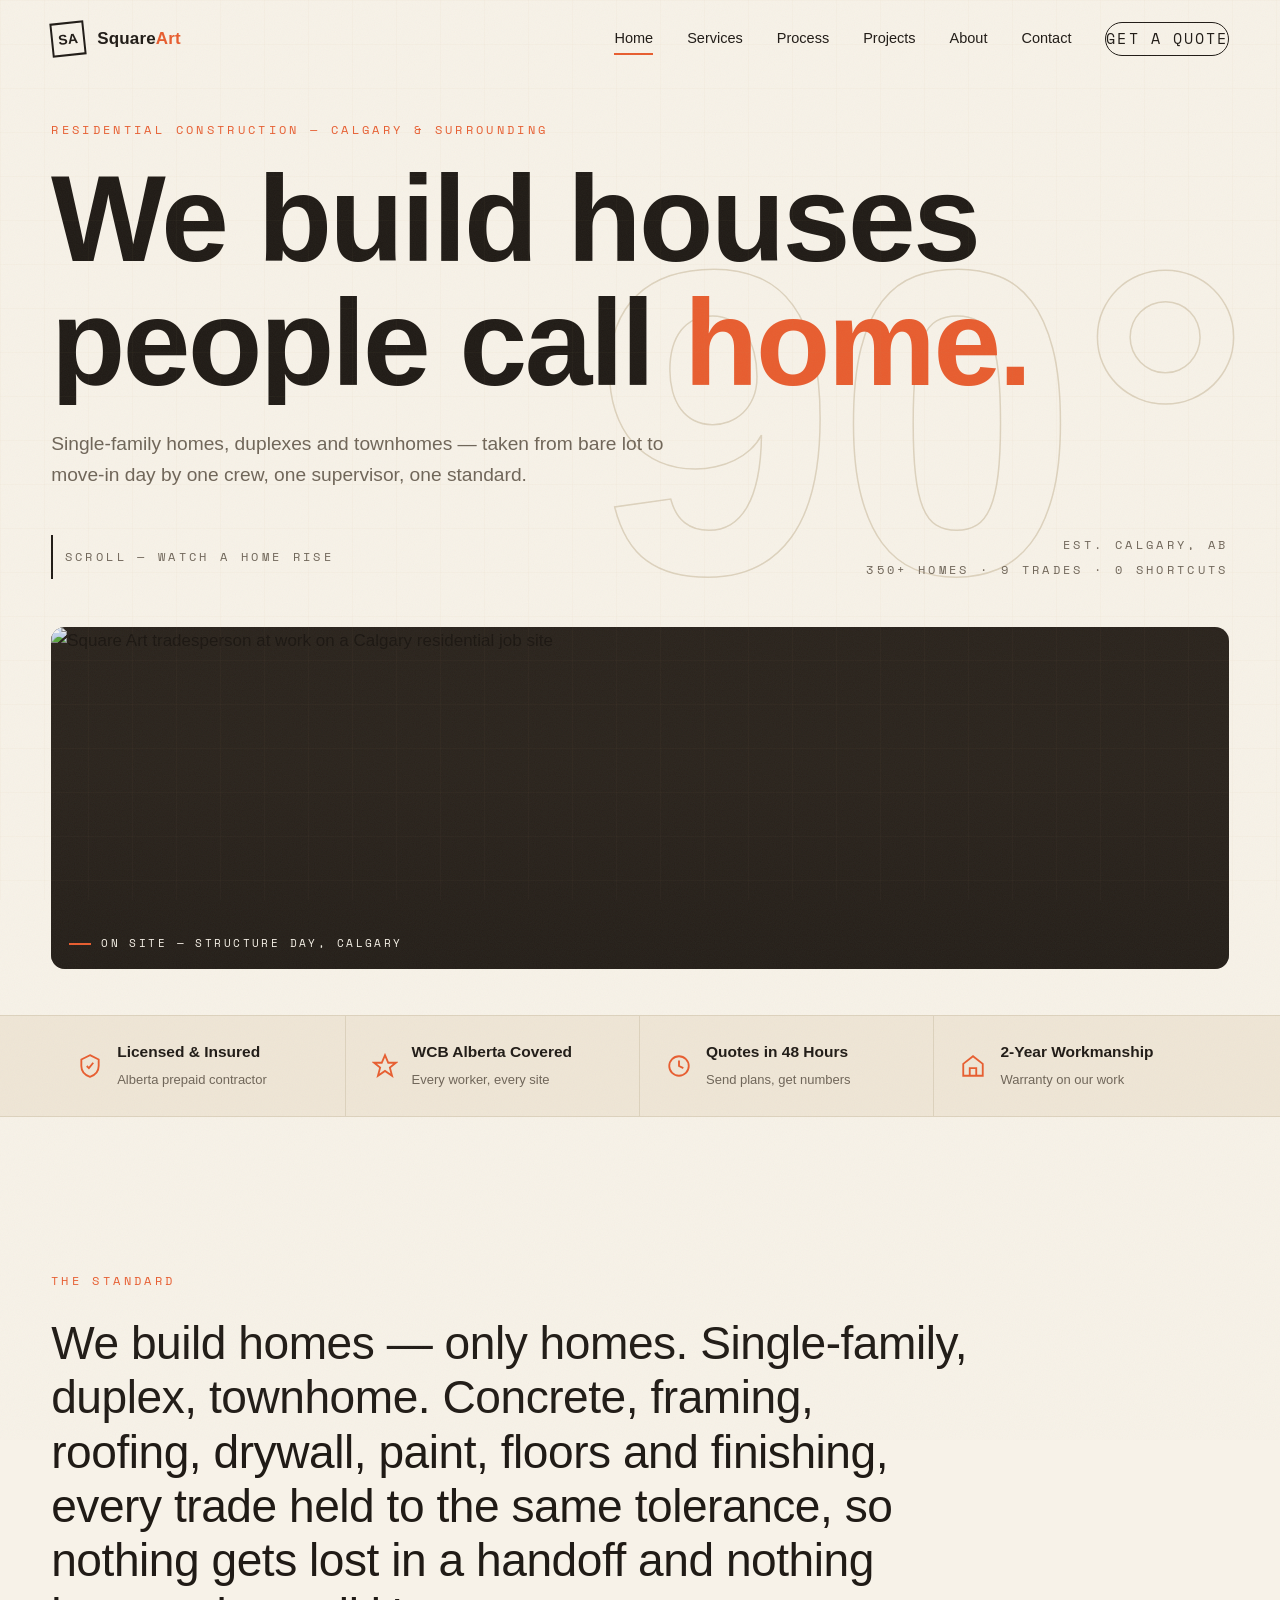
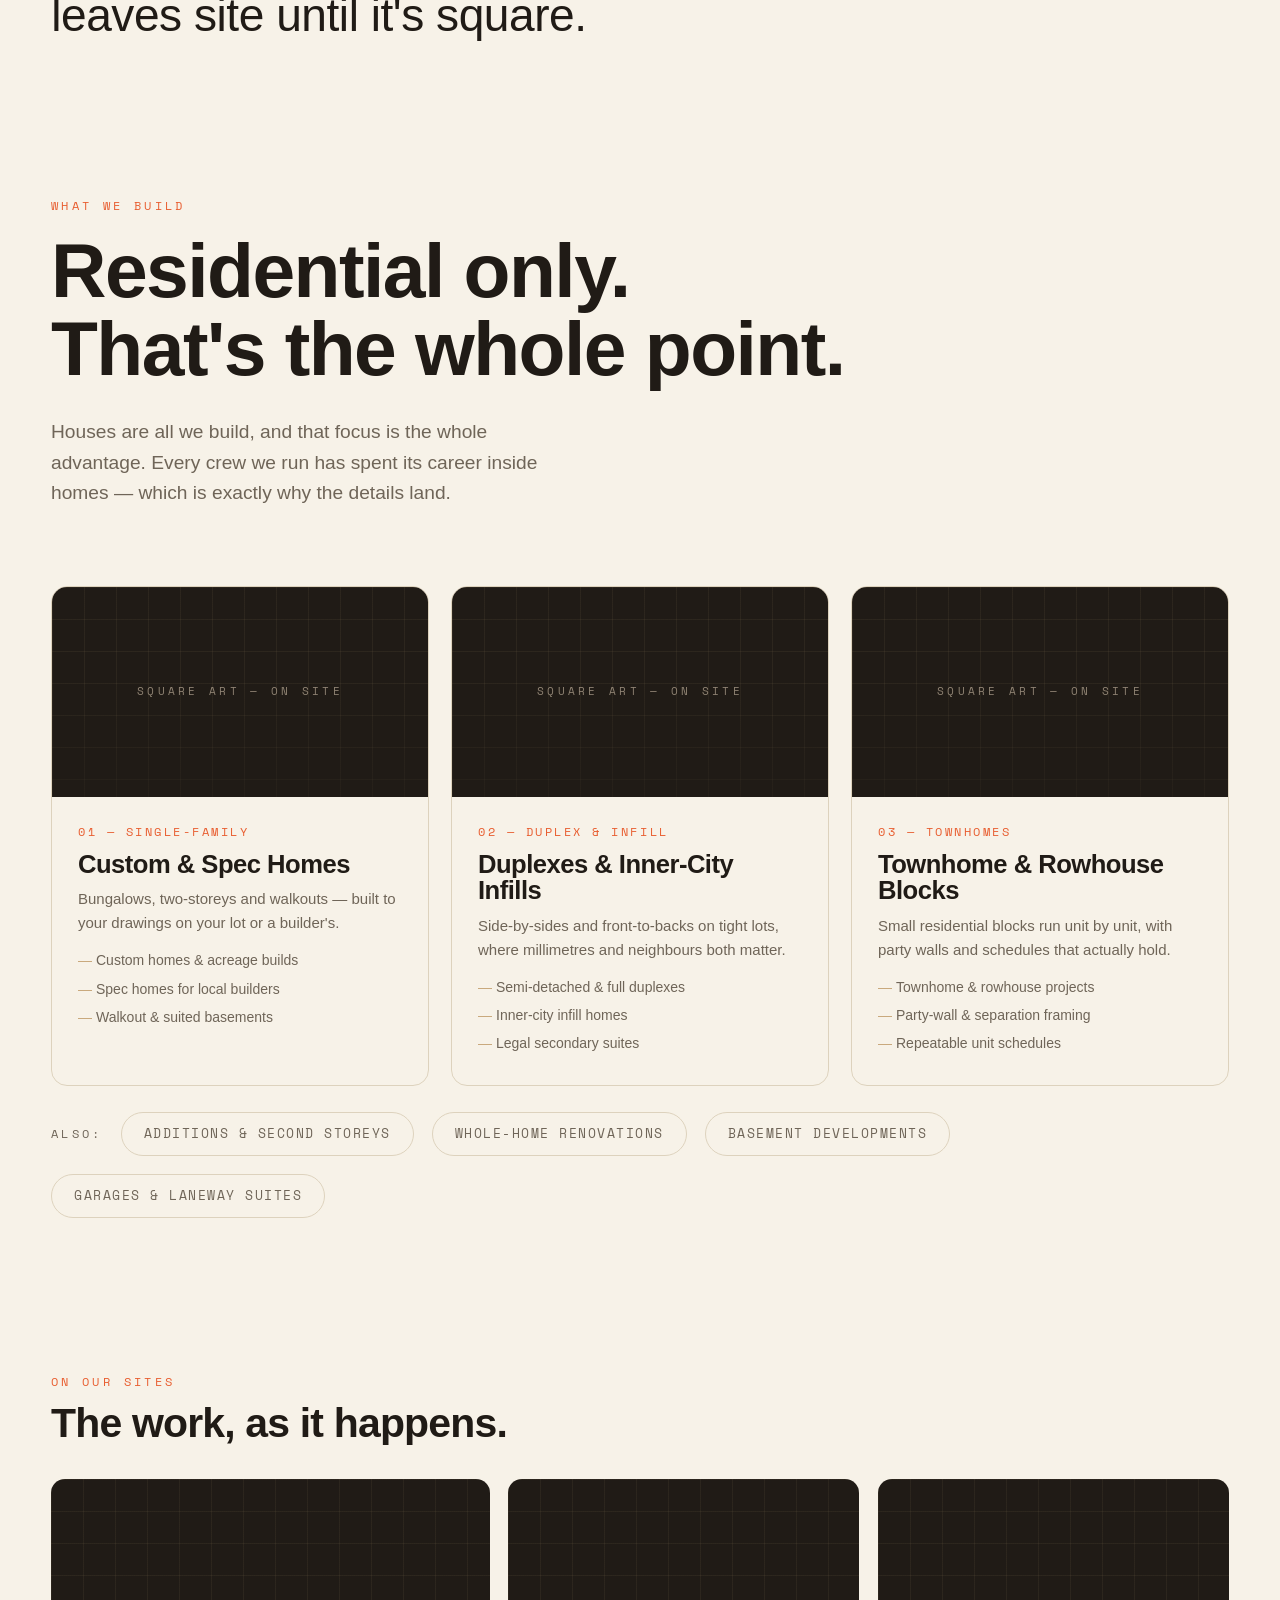
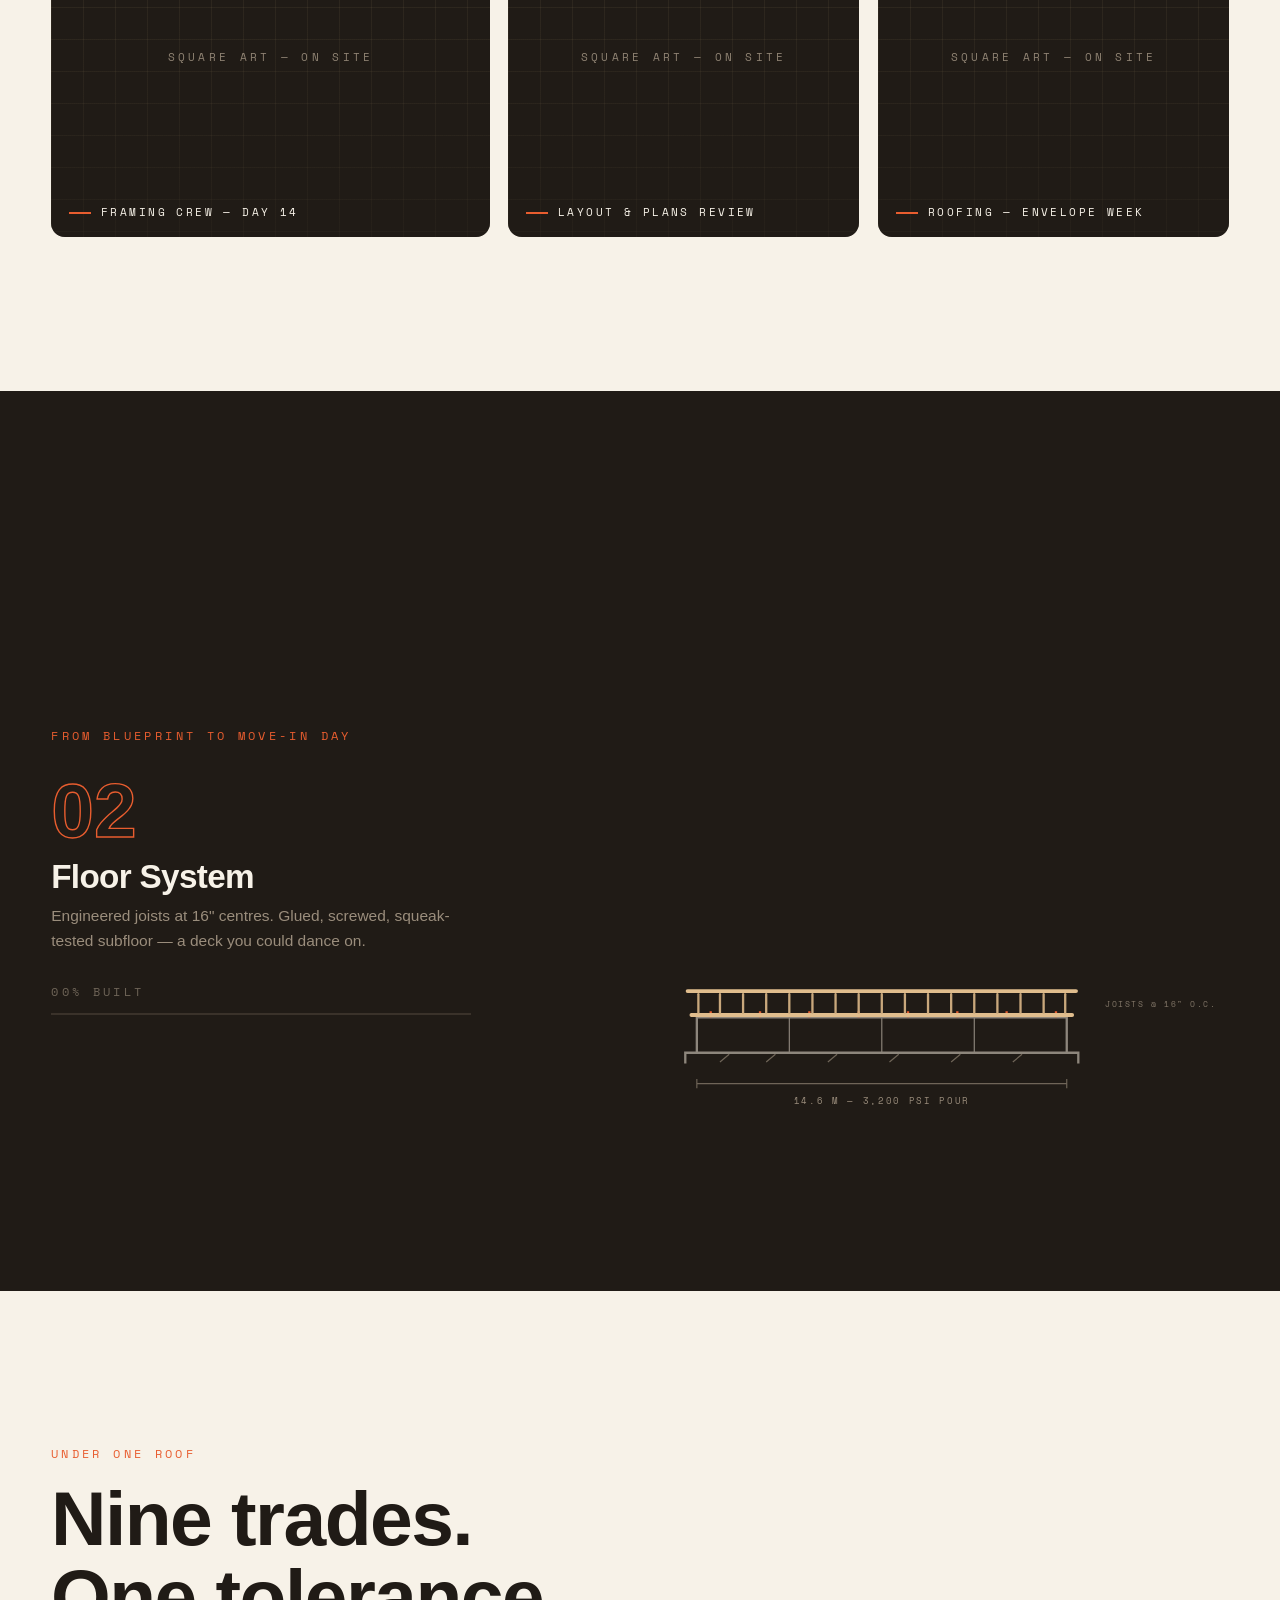
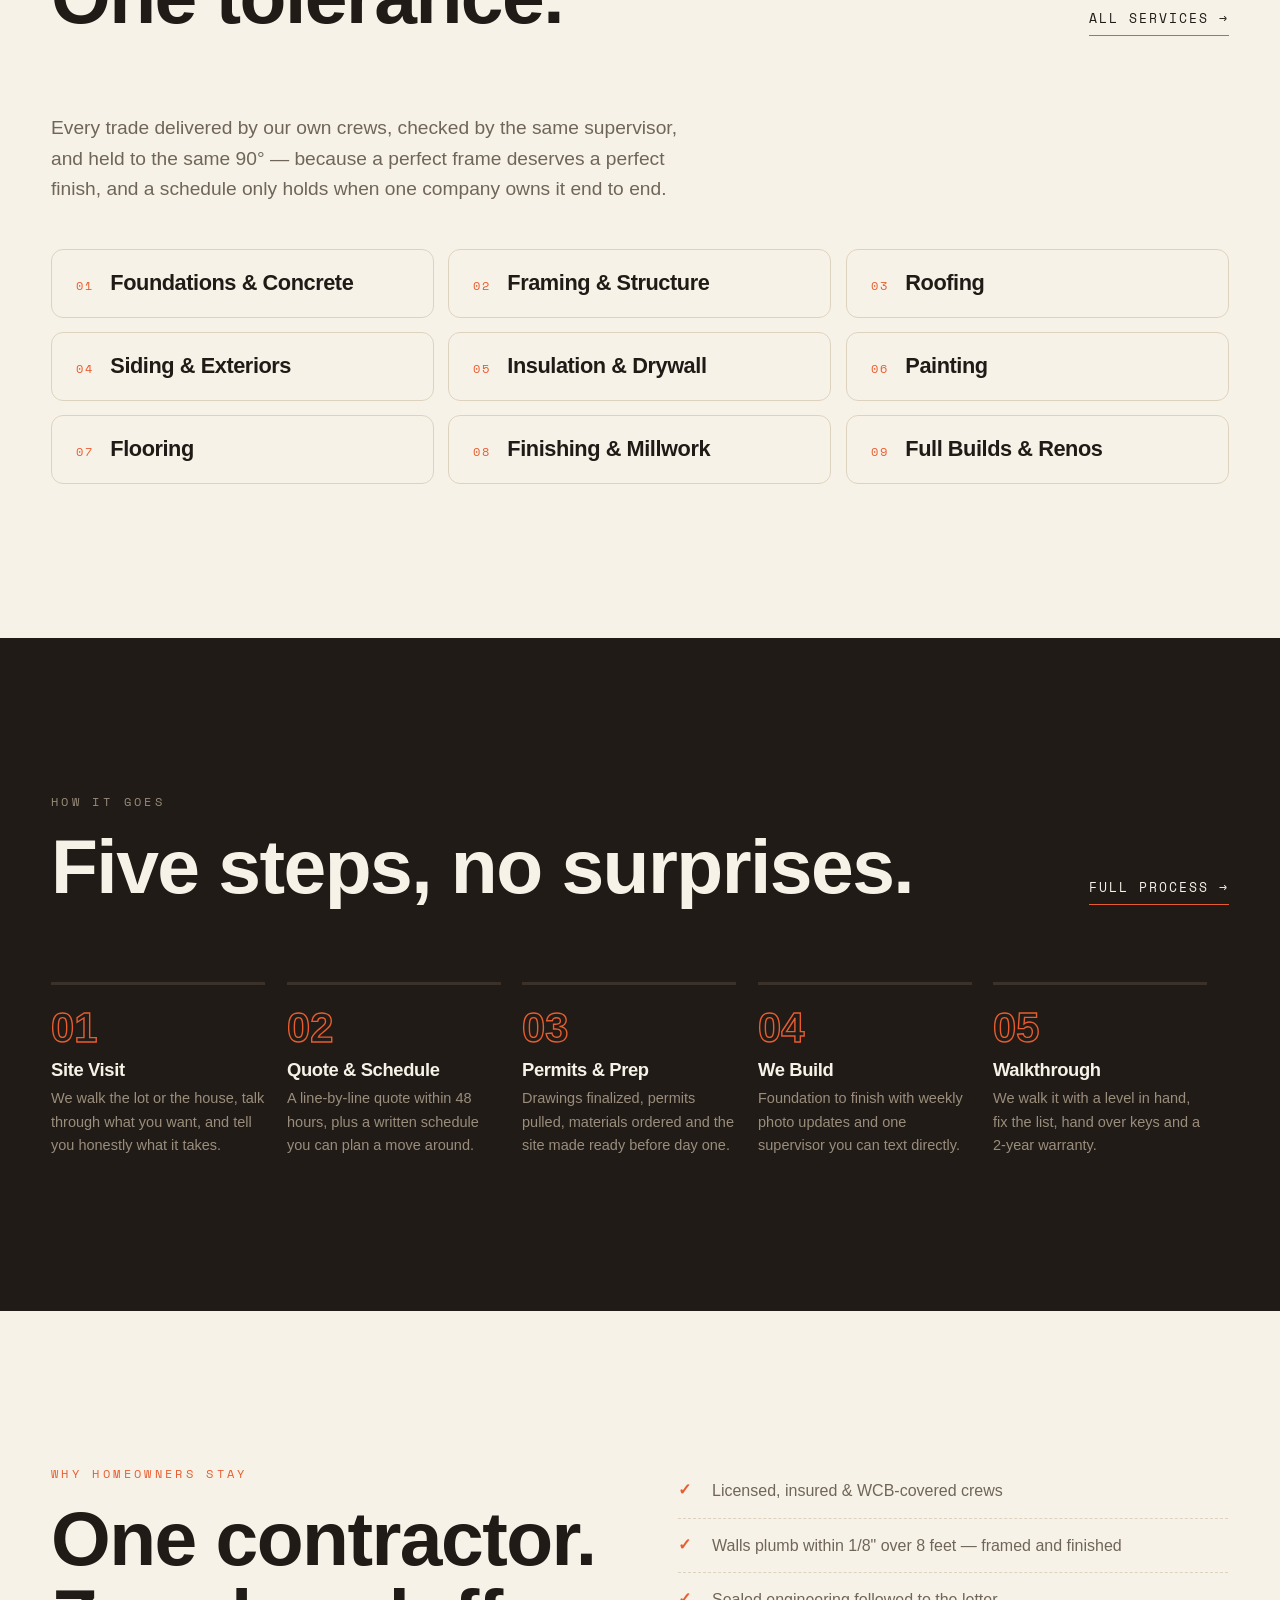
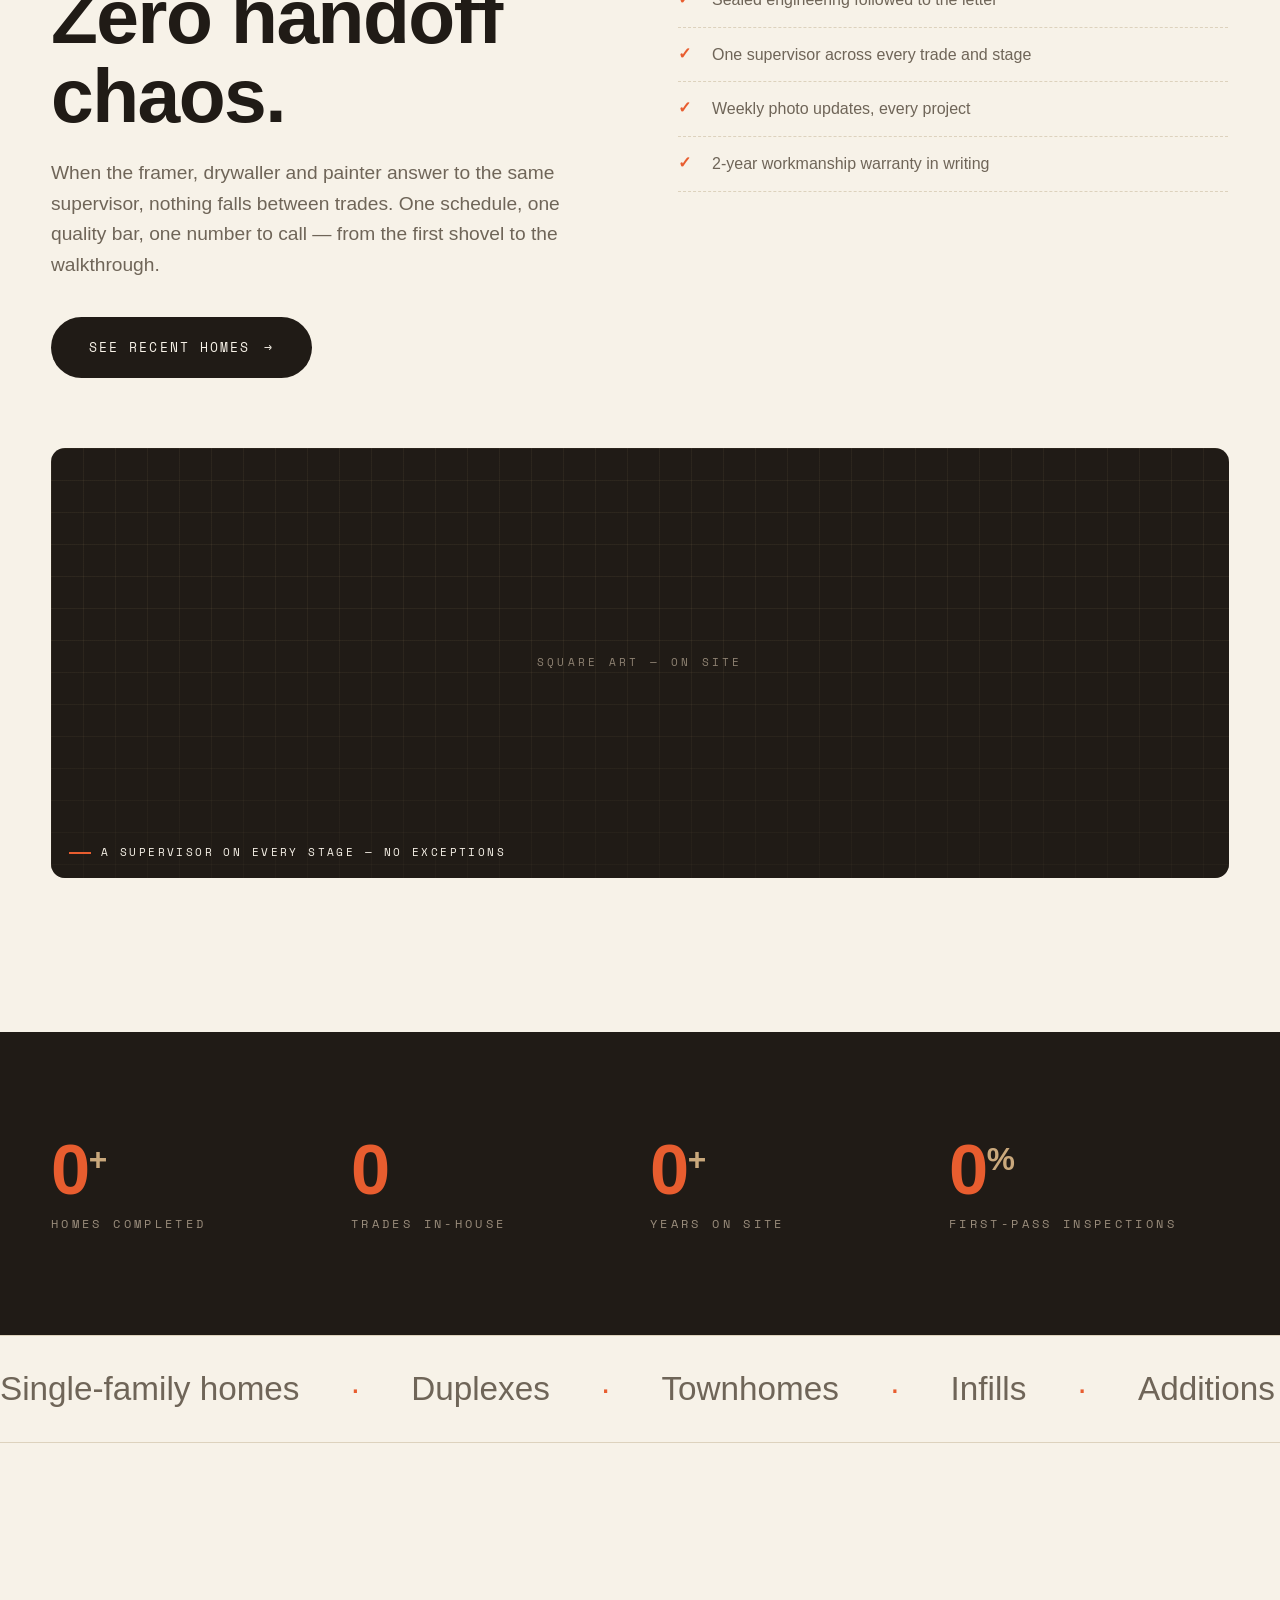
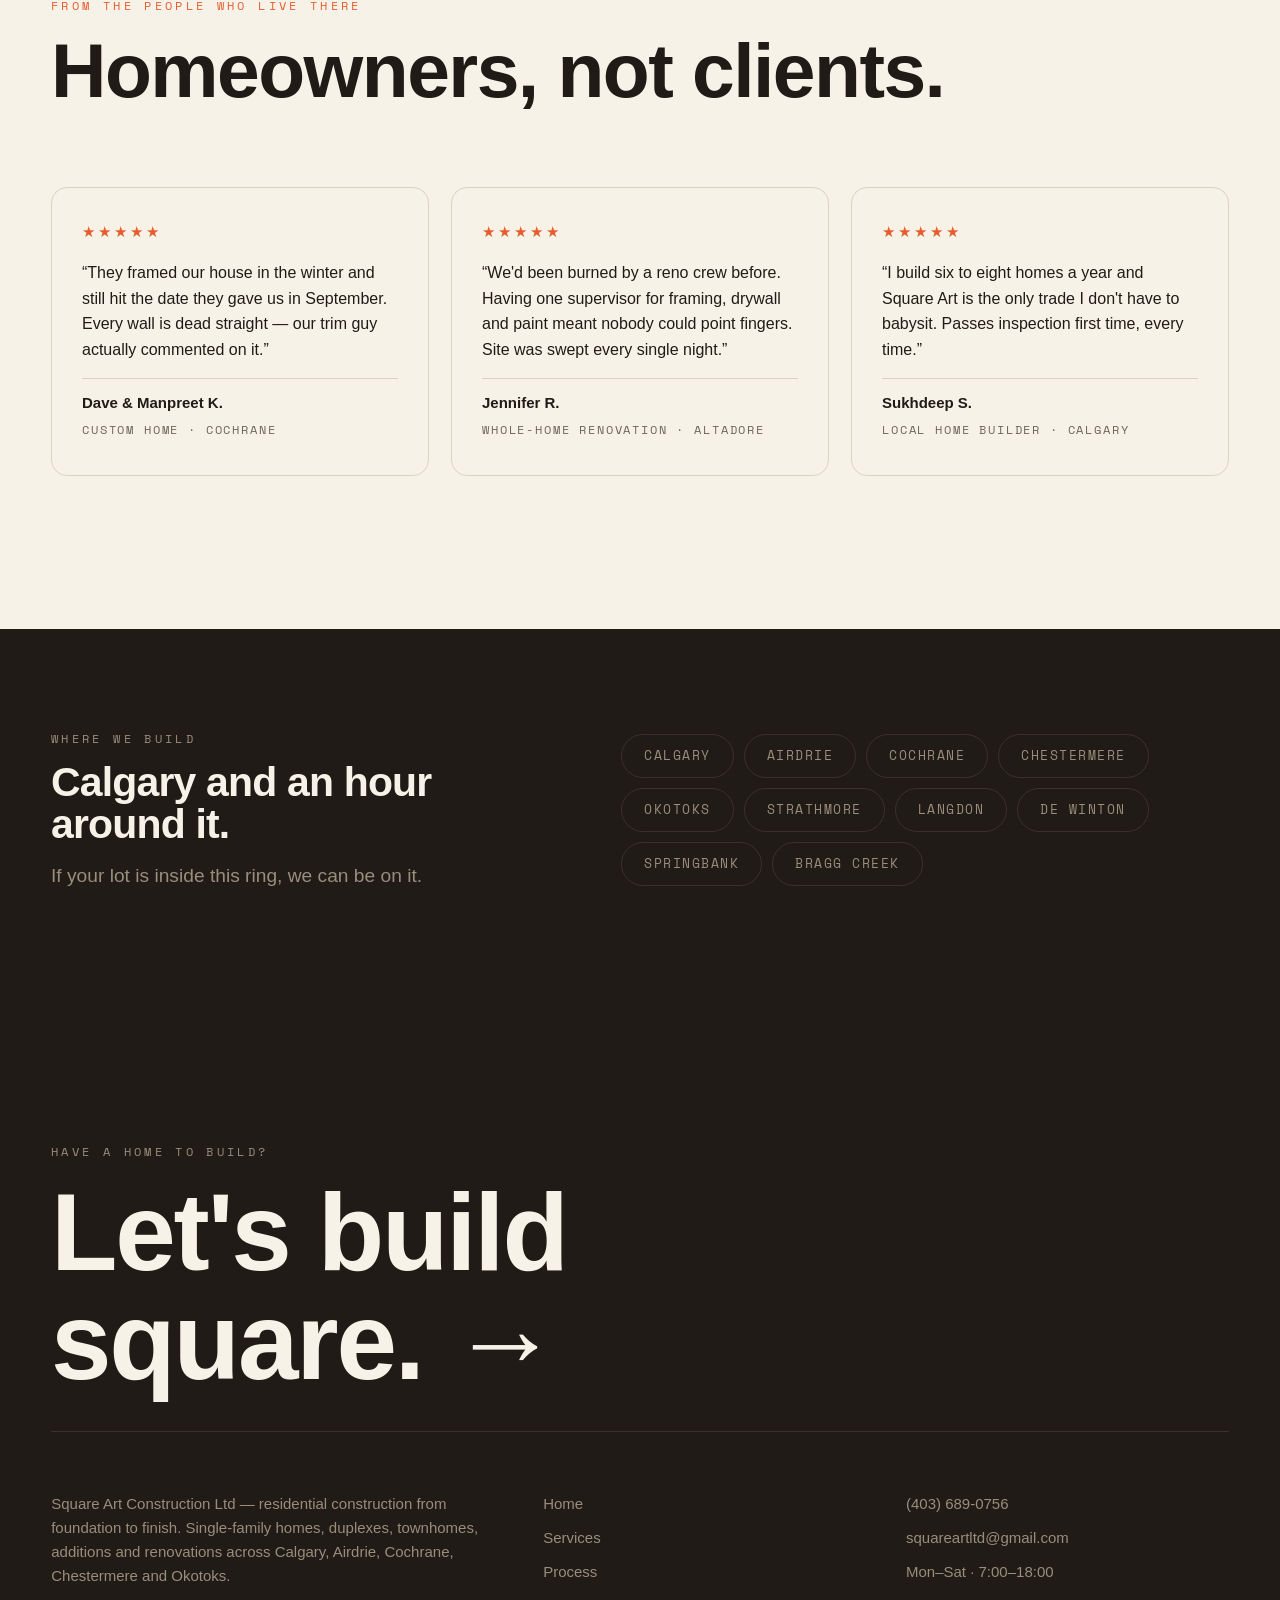
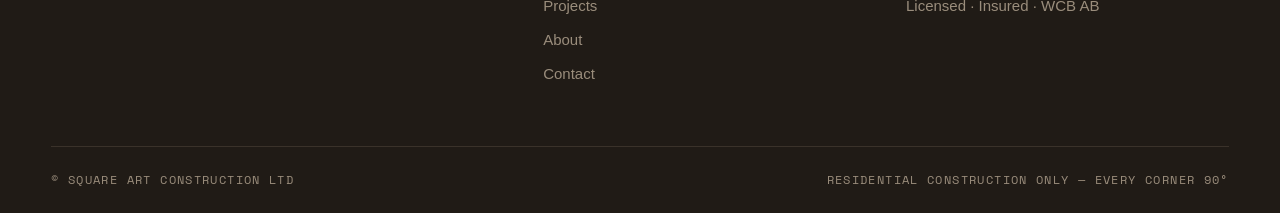
==== commit 634cf25b: "Restore index.html, remove intro counter and wipe overlay" ====
--- a/index.html
+++ b/index.html
@@ -790,802 +790,3 @@
 </script>
 </body>
 </html>
-<!DOCTYPE html>
-<html lang="en">
-<head>
-<meta charset="UTF-8" />
-<meta name="viewport" content="width=device-width, initial-scale=1.0" />
-<title>Square Art Construction Ltd &mdash; Residential Builders, Calgary</title>
-<meta name="description" content="Square Art Construction Ltd builds single-family homes, duplexes and townhomes across Calgary &mdash; foundations, framing, roofing, drywall, paint, flooring and finishing. Residential construction only." />
-<meta name="theme-color" content="#F7F2E8" />
-<link href="https://api.fontshare.com/v2/css?f[]=clash-display@500,600&f[]=general-sans@400,500,600&display=swap" rel="stylesheet" />
-<link href="https://fonts.googleapis.com/css2?family=Space+Mono:wght@400;700&display=swap" rel="stylesheet" />
-<link rel="stylesheet" href="site.css" />
-<style>
-/* ---- signature build SVG ---- */
-.bsvg .d { fill: none; stroke-dasharray: 1; stroke-dashoffset: 1; }
-.bsvg .lum { stroke: #c9a87c; stroke-width: 3; stroke-linecap: round; }
-.bsvg .lum-h { stroke: #e0bd8d; stroke-width: 5; stroke-linecap: round; }
-.bsvg .conc { stroke: #8d867c; stroke-width: 3; }
-.bsvg .emb { stroke: #e85d2f; stroke-width: 3; }
-.bsvg .dim { stroke: #6f6558; stroke-width: 1.5; }
-.bsvg text { font-family: "Space Mono", monospace; letter-spacing: .18em; fill: #9a8d7c; }
-.bsvg .fade { opacity: 0; }
-.build-stage:first-child { opacity: 1; }
-html.reduced .bsvg .d { stroke-dashoffset: 0; }
-html.reduced .bsvg .fade { opacity: 1; }
-.trade-grid { display: grid; grid-template-columns: repeat(3, 1fr); gap: 14px; margin-top: 8px; }
-.trade-cell {
-  border: 1px solid var(--line); border-radius: 12px; padding: 22px 24px;
-  display: flex; gap: 16px; align-items: baseline;
-  transition: transform .35s var(--ease), border-color .3s, background .3s;
-}
-.trade-cell:hover { transform: translateY(-5px); border-color: var(--ember); background: rgba(232,93,47,.04); }
-.trade-cell .n { font-family: "Space Mono", monospace; font-size: 12px; letter-spacing: .18em; color: var(--ember); }
-.trade-cell h3 { font-size: clamp(1.05rem, 1.7vw, 1.45rem); }
-@media (max-width: 860px) { .trade-grid { grid-template-columns: 1fr 1fr; } }
-@media (max-width: 560px) { .trade-grid { grid-template-columns: 1fr; } }
-.hero-bg-num {
-  position: absolute; right: -2%; top: 10%; z-index: -1;
-  font-family: "Clash Display", sans-serif; font-weight: 600;
-  font-size: clamp(14rem, 34vw, 30rem); line-height: 1;
-  color: transparent; -webkit-text-stroke: 1.5px var(--line);
-  user-select: none;
-}
-</style>
-<link rel="icon" href="favicon.svg" type="image/svg+xml" />
-<link rel="icon" href="favicon.png" sizes="32x32" />
-<link rel="apple-touch-icon" href="apple-touch-icon.png" />
-<link rel="manifest" href="site.webmanifest" />
-<link rel="canonical" href="https://squareartconstruction.com/" />
-<meta property="og:type" content="website" />
-<meta property="og:site_name" content="Square Art Construction Ltd" />
-<meta property="og:locale" content="en_CA" />
-<meta property="og:title" content="Square Art Construction Ltd &mdash; Residential Builders, Calgary" />
-<meta property="og:description" content="Residential builders in Calgary — single-family homes, duplexes and townhomes, foundation to finish." />
-<meta property="og:url" content="https://squareartconstruction.com/" />
-<meta property="og:image" content="https://squareartconstruction.com/og.png" />
-<meta property="og:image:width" content="1200" />
-<meta property="og:image:height" content="630" />
-<meta name="twitter:card" content="summary_large_image" />
-<meta name="twitter:title" content="Square Art Construction Ltd &mdash; Residential Builders, Calgary" />
-<meta name="twitter:description" content="Residential builders in Calgary — single-family homes, duplexes and townhomes, foundation to finish." />
-<meta name="twitter:image" content="https://squareartconstruction.com/og.png" />
-<meta name="author" content="Square Art Construction Ltd" />
-<meta name="geo.region" content="CA-AB" />
-<meta name="geo.placename" content="Calgary" />
-<script type="application/ld+json">
-{
-  "@context": "https://schema.org",
-  "@type": "GeneralContractor",
-  "@id": "https://squareartconstruction.com/#business",
-  "name": "Square Art Construction Ltd",
-  "alternateName": "Square Art",
-  "url": "https://squareartconstruction.com/",
-  "logo": "https://squareartconstruction.com/apple-touch-icon.png",
-  "image": "https://squareartconstruction.com/og.png",
-  "telephone": "+1-403-689-0756",
-  "email": "squareartltd@gmail.com",
-  "description": "Residential construction company in Calgary, Alberta. Single-family homes, duplexes, townhomes, additions and renovations \u2014 foundations, framing, roofing, siding, drywall, painting, flooring and finishing carpentry.",
-  "address": {
-    "@type": "PostalAddress",
-    "addressLocality": "Calgary",
-    "addressRegion": "AB",
-    "addressCountry": "CA"
-  },
-  "areaServed": [
-    {
-      "@type": "City",
-      "name": "Calgary"
-    },
-    {
-      "@type": "City",
-      "name": "Airdrie"
-    },
-    {
-      "@type": "City",
-      "name": "Cochrane"
-    },
-    {
-      "@type": "City",
-      "name": "Chestermere"
-    },
-    {
-      "@type": "City",
-      "name": "Okotoks"
-    },
-    {
-      "@type": "City",
-      "name": "Strathmore"
-    },
-    {
-      "@type": "City",
-      "name": "Langdon"
-    },
-    {
-      "@type": "City",
-      "name": "De Winton"
-    },
-    {
-      "@type": "City",
-      "name": "Springbank"
-    },
-    {
-      "@type": "City",
-      "name": "Bragg Creek"
-    }
-  ],
-  "openingHoursSpecification": [
-    {
-      "@type": "OpeningHoursSpecification",
-      "dayOfWeek": [
-        "Monday",
-        "Tuesday",
-        "Wednesday",
-        "Thursday",
-        "Friday",
-        "Saturday"
-      ],
-      "opens": "07:00",
-      "closes": "18:00"
-    }
-  ],
-  "priceRange": "$$",
-  "knowsAbout": [
-    "Residential construction",
-    "Home framing",
-    "Foundations",
-    "Roofing",
-    "Siding",
-    "Drywall",
-    "Painting",
-    "Flooring",
-    "Finishing carpentry",
-    "Home additions",
-    "Basement development"
-  ],
-  "hasOfferCatalog": {
-    "@type": "OfferCatalog",
-    "name": "Residential construction services",
-    "itemListElement": [
-      {
-        "@type": "Offer",
-        "itemOffered": {
-          "@type": "Service",
-          "name": "Custom home construction"
-        }
-      },
-      {
-        "@type": "Offer",
-        "itemOffered": {
-          "@type": "Service",
-          "name": "Duplex and infill construction"
-        }
-      },
-      {
-        "@type": "Offer",
-        "itemOffered": {
-          "@type": "Service",
-          "name": "Townhome construction"
-        }
-      },
-      {
-        "@type": "Offer",
-        "itemOffered": {
-          "@type": "Service",
-          "name": "Home additions and second storeys"
-        }
-      },
-      {
-        "@type": "Offer",
-        "itemOffered": {
-          "@type": "Service",
-          "name": "Whole-home renovations"
-        }
-      },
-      {
-        "@type": "Offer",
-        "itemOffered": {
-          "@type": "Service",
-          "name": "Basement development"
-        }
-      },
-      {
-        "@type": "Offer",
-        "itemOffered": {
-          "@type": "Service",
-          "name": "Garages and laneway suites"
-        }
-      },
-      {
-        "@type": "Offer",
-        "itemOffered": {
-          "@type": "Service",
-          "name": "Foundations and concrete"
-        }
-      },
-      {
-        "@type": "Offer",
-        "itemOffered": {
-          "@type": "Service",
-          "name": "Framing and structure"
-        }
-      },
-      {
-        "@type": "Offer",
-        "itemOffered": {
-          "@type": "Service",
-          "name": "Roofing"
-        }
-      },
-      {
-        "@type": "Offer",
-        "itemOffered": {
-          "@type": "Service",
-          "name": "Siding and exteriors"
-        }
-      },
-      {
-        "@type": "Offer",
-        "itemOffered": {
-          "@type": "Service",
-          "name": "Insulation and drywall"
-        }
-      },
-      {
-        "@type": "Offer",
-        "itemOffered": {
-          "@type": "Service",
-          "name": "Painting"
-        }
-      },
-      {
-        "@type": "Offer",
-        "itemOffered": {
-          "@type": "Service",
-          "name": "Flooring"
-        }
-      },
-      {
-        "@type": "Offer",
-        "itemOffered": {
-          "@type": "Service",
-          "name": "Finishing carpentry"
-        }
-      }
-    ]
-  }
-}
-</script>
-</head>
-<body>
-<div class="preloader">
-  <div class="pre-inner">
-    <div><span class="pre-count">0</span><span class="pre-unit">&deg;</span></div>
-    <div class="pre-label label"><span>PLUMB</span>&middot;<span>LEVEL</span>&middot;<span>SQUARE</span></div>
-  </div>
-</div>
-<div class="wipe"></div>
-<div class="grain-layer"></div>
-
-<header class="hd">
-  <div class="wrap hd-in">
-    <a class="hd-logo" href="index.html"><span class="sq">SA</span><span class="nm">Square<em>Art</em></span></a>
-    <nav class="hd-nav">
-      <a href="index.html" class="active">Home</a>
-      <a href="services.html">Services</a>
-      <a href="process.html">Process</a>
-      <a href="projects.html">Projects</a>
-      <a href="about.html">About</a>
-      <a href="contact.html">Contact</a>
-      <a href="contact.html" class="hd-cta" data-magnetic>Get a quote</a>
-    </nav>
-    <button class="hd-burger" aria-label="Menu"><i></i></button>
-  </div>
-</header>
-<nav class="m-menu"><div>
-  <a href="index.html">Home</a><a href="services.html">Services</a><a href="process.html">Process</a><a href="projects.html">Projects</a><a href="about.html">About</a><a href="contact.html">Contact</a>
-  <div class="label">Calgary &middot; (403) 689-0756</div>
-</div></nav>
-
-<!-- ============ HERO ============ -->
-<section class="hero">
-  <div class="wrap" style="position:relative;">
-    <div class="hero-bg-num">90&deg;</div>
-    <div class="label label--ember" data-hero-fade>Residential construction &mdash; Calgary &amp; surrounding</div>
-    <h1 class="display-xl" data-hero-title data-premask style="margin-top:18px;">
-      <span class="line-mask"><span class="line">We build houses</span></span>
-      <span class="line-mask"><span class="line">people call <span class="accent">home.</span></span></span>
-    </h1>
-    <p class="lead" data-hero-fade style="margin-top:24px;">Single-family homes, duplexes and townhomes &mdash; taken from bare lot to move-in day by one crew, one supervisor, one standard.</p>
-    <div class="hero-foot">
-      <div class="scroll-cue" data-hero-fade>
-        <span class="tick"></span>
-        <span class="label">Scroll &mdash; watch a home rise</span>
-      </div>
-      <div class="hero-meta" data-hero-fade>
-        <p class="label">EST. CALGARY, AB</p>
-        <p class="label" style="margin-top:6px;">350+ HOMES &middot; 9 TRADES &middot; 0 SHORTCUTS</p>
-      </div>
-    </div>
-    <div class="ph hero-strip" data-hero-fade>
-      <img src="https://images.unsplash.com/photo-1541888946425-d81bb19240f5?auto=format&fit=crop&w=2200&q=80" alt="Square Art tradesperson at work on a Calgary residential job site" loading="eager" onerror="phFail(this)" />
-      <span class="cap">On site &mdash; structure day, Calgary</span>
-    </div>
-  </div>
-</section>
-
-<section class="trust">
-  <div class="wrap trust-in">
-    <div class="trust-i"><svg viewBox="0 0 24 24"><path d="M12 2 L20 6 L20 12 C20 17 16.5 20.5 12 22 C7.5 20.5 4 17 4 12 L4 6 Z"/><path d="M9 12 L11 14 L15 9"/></svg><div><b>Licensed &amp; Insured</b><span>Alberta prepaid contractor</span></div></div>
-    <div class="trust-i"><svg viewBox="0 0 24 24"><path d="M12 2 L15 9 L22 9 L16.5 13.5 L18.5 21 L12 16.5 L5.5 21 L7.5 13.5 L2 9 L9 9 Z"/></svg><div><b>WCB Alberta Covered</b><span>Every worker, every site</span></div></div>
-    <div class="trust-i"><svg viewBox="0 0 24 24"><circle cx="12" cy="12" r="9"/><path d="M12 7 V12 L16 14"/></svg><div><b>Quotes in 48 Hours</b><span>Send plans, get numbers</span></div></div>
-    <div class="trust-i"><svg viewBox="0 0 24 24"><path d="M3 21 L3 10 L12 3 L21 10 L21 21 Z"/><path d="M9 21 L9 14 L15 14 L15 21"/></svg><div><b>2-Year Workmanship</b><span>Warranty on our work</span></div></div>
-  </div>
-</section>
-
-<!-- ============ MANIFESTO ============ -->
-<section class="sec manifesto">
-  <div class="wrap">
-    <div class="label label--ember" data-reveal>The standard</div>
-    <p data-words style="margin-top:26px;">We build homes &mdash; only homes. Single-family, duplex, townhome. Concrete, framing, roofing, drywall, paint, floors and finishing, every trade held to the same tolerance, so nothing gets lost in a handoff and nothing leaves site until it's square.</p>
-  </div>
-</section>
-
-<!-- ============ WHAT WE BUILD ============ -->
-<section class="sec" style="padding-top:0;">
-  <div class="wrap">
-    <div class="sec-head">
-      <div>
-        <div class="label label--ember" data-reveal>What we build</div>
-        <h2 class="display-lg" data-reveal="lines" style="margin-top:16px;">Residential only.<br />That's the whole point.</h2>
-      </div>
-      <p class="lead" data-reveal style="max-width:26em;">Houses are all we build, and that focus is the whole advantage. Every crew we run has spent its career inside homes &mdash; which is exactly why the details land.</p>
-    </div>
-    <div class="htypes">
-      <div class="htype" data-reveal="scale">
-        <div class="ph"><img src="https://images.unsplash.com/photo-1600585154340-be6161a56a0c?auto=format&fit=crop&w=900&q=80" alt="Completed single-family custom home exterior at dusk" loading="lazy" onerror="phFail(this)" /></div>
-        <div class="body">
-          <span class="kicker">01 &mdash; Single-family</span>
-          <h3>Custom &amp; Spec Homes</h3>
-          <p>Bungalows, two-storeys and walkouts &mdash; built to your drawings on your lot or a builder's.</p>
-          <ul><li>Custom homes &amp; acreage builds</li><li>Spec homes for local builders</li><li>Walkout &amp; suited basements</li></ul>
-        </div>
-      </div>
-      <div class="htype" data-reveal="scale" data-delay=".08">
-        <div class="ph"><img src="https://images.unsplash.com/photo-1523217582562-09d0def993a6?auto=format&fit=crop&w=900&q=80" alt="Duplex and infill home exteriors with clean siding lines" loading="lazy" onerror="phFail(this)" /></div>
-        <div class="body">
-          <span class="kicker">02 &mdash; Duplex &amp; infill</span>
-          <h3>Duplexes &amp; Inner-City Infills</h3>
-          <p>Side-by-sides and front-to-backs on tight lots, where millimetres and neighbours both matter.</p>
-          <ul><li>Semi-detached &amp; full duplexes</li><li>Inner-city infill homes</li><li>Legal secondary suites</li></ul>
-        </div>
-      </div>
-      <div class="htype" data-reveal="scale" data-delay=".16">
-        <div class="ph"><img src="https://images.unsplash.com/photo-1503594384566-461fe158e797?auto=format&fit=crop&w=900&q=80" alt="Wood-framed townhome structures under construction" loading="lazy" onerror="phFail(this)" /></div>
-        <div class="body">
-          <span class="kicker">03 &mdash; Townhomes</span>
-          <h3>Townhome &amp; Rowhouse Blocks</h3>
-          <p>Small residential blocks run unit by unit, with party walls and schedules that actually hold.</p>
-          <ul><li>Townhome &amp; rowhouse projects</li><li>Party-wall &amp; separation framing</li><li>Repeatable unit schedules</li></ul>
-        </div>
-      </div>
-    </div>
-    <div style="margin-top:26px; display:flex; gap:18px; flex-wrap:wrap; align-items:center;" data-reveal>
-      <span class="label">Also:</span>
-      <span class="area">Additions &amp; second storeys</span>
-      <span class="area">Whole-home renovations</span>
-      <span class="area">Basement developments</span>
-      <span class="area">Garages &amp; laneway suites</span>
-    </div>
-  </div>
-</section>
-
-<!-- ============ ON OUR SITES ============ -->
-<section class="sec" style="padding-top:0;">
-  <div class="wrap">
-    <div class="sec-head" style="margin-bottom:34px;">
-      <div>
-        <div class="label label--ember" data-reveal>On our sites</div>
-        <h2 class="display-md" data-reveal style="margin-top:12px; font-family:'Clash Display',sans-serif;">The work, as it happens.</h2>
-      </div>
-    </div>
-    <div class="ph-band">
-      <div class="ph" data-reveal="scale"><img src="https://images.unsplash.com/photo-1504307651254-35680f356dfd?auto=format&fit=crop&w=1400&q=80" alt="Two Square Art crew members framing a house" loading="lazy" onerror="phFail(this)" /><span class="cap">Framing crew &mdash; day 14</span></div>
-      <div class="ph" data-reveal="scale" data-delay=".08"><img src="https://images.unsplash.com/photo-1503387762-592deb58ef4e?auto=format&fit=crop&w=1000&q=80" alt="House plans and hard hat on site during layout" loading="lazy" onerror="phFail(this)" /><span class="cap">Layout &amp; plans review</span></div>
-      <div class="ph" data-reveal="scale" data-delay=".16"><img src="https://images.unsplash.com/photo-1590725140246-20acdee442be?auto=format&fit=crop&w=1000&q=80" alt="Roofer installing shingles on a residential roof" loading="lazy" onerror="phFail(this)" /><span class="cap">Roofing &mdash; envelope week</span></div>
-    </div>
-  </div>
-</section>
-
-<!-- ============ SIGNATURE: BLUEPRINT → FRAME ============ -->
-<section class="build-sec" id="build">
-  <div class="bp-grid"></div>
-  <div class="build-pin">
-    <div class="wrap build-grid">
-      <div class="build-copy">
-        <div class="label label--ember">From blueprint to move-in day</div>
-        <div class="stage-label" style="margin-top:26px;">
-          <div class="build-stage"><div class="num">01</div><h3>Foundation</h3><p>Excavation, forms, and a 3,200 PSI pour — verified, snapped and bolted before anything rises. Square starts here.</p></div>
-          <div class="build-stage"><div class="num">02</div><h3>Floor System</h3><p>Engineered joists at 16" centres. Glued, screwed, squeak-tested subfloor — a deck you could dance on.</p></div>
-          <div class="build-stage"><div class="num">03</div><h3>Wall Framing</h3><p>Walls framed flat, squared to the millimetre, then lifted. Double headers over every opening.</p></div>
-          <div class="build-stage"><div class="num">04</div><h3>Second Storey</h3><p>Rim, joists, deck, walls — the sequence repeats, the tolerances don't loosen.</p></div>
-          <div class="build-stage"><div class="num">05</div><h3>Roof Structure</h3><p>Trusses craned, braced and blocked to the sealed layout. Flag on the ridge.</p></div>
-          <div class="build-stage"><div class="num">06</div><h3>Roofing &amp; Envelope</h3><p>Shingles, fascia, siding and corner boards — the house gets its skin, warrantied tight against hail and chinooks.</p></div>
-          <div class="build-stage"><div class="num">07</div><h3>Drywall, Paint &amp; Finish</h3><p>Board, tape, level-4 finish, paint, floors, casing and doors. Walkthrough with a level in hand — then keys.</p></div>
-        </div>
-        <div class="build-progress">
-          <div class="label"><span id="build-pct">00</span>% BUILT</div>
-          <div class="bar"><i id="build-bar"></i></div>
-        </div>
-      </div>
-
-      <div class="build-svg-wrap">
-        <svg class="bsvg" viewBox="0 0 900 620" xmlns="http://www.w3.org/2000/svg" aria-label="A two-storey house frame drawing itself from foundation to roof as you scroll">
-          <!-- ground -->
-          <line class="d dim" pathLength="1" x1="70" y1="560" x2="830" y2="560" style="stroke-width:2;stroke:#4a4238" />
-
-          <!-- STAGE 1 — foundation -->
-          <g id="bs1">
-            <path class="d conc" pathLength="1" d="M195 560 V546 H705 V560" />
-            <path class="d conc" pathLength="1" d="M210 546 V500 H690 V546" />
-            <line class="d conc" pathLength="1" x1="330" y1="500" x2="330" y2="546" style="stroke-width:1.5" />
-            <line class="d conc" pathLength="1" x1="450" y1="500" x2="450" y2="546" style="stroke-width:1.5" />
-            <line class="d conc" pathLength="1" x1="570" y1="500" x2="570" y2="546" style="stroke-width:1.5" />
-            <path class="d dim" pathLength="1" d="M240 558 l12 -10 M300 558 l12 -10 M380 558 l12 -10 M460 558 l12 -10 M540 558 l12 -10 M620 558 l12 -10" />
-            <path class="d dim" pathLength="1" d="M210 586 H690 M210 580 V592 M690 580 V592" />
-            <text class="fade" x="450" y="612" text-anchor="middle" font-size="12">14.6 M — 3,200 PSI POUR</text>
-            <path class="d emb" pathLength="1" d="M228 500 v-8 M292 500 v-8 M356 500 v-8 M420 500 v-8 M484 500 v-8 M548 500 v-8 M612 500 v-8 M676 500 v-8" />
-          </g>
-
-          <!-- STAGE 2 — floor system -->
-          <g id="bs2">
-            <line class="d lum-h" pathLength="1" x1="203" y1="497" x2="697" y2="497" />
-            <line class="d lum" pathLength="1" x1="212" y1="470" x2="212" y2="494" />
-            <line class="d lum" pathLength="1" x1="688" y1="470" x2="688" y2="494" />
-            <path class="d lum" pathLength="1" d="M240 470 V494 M270 470 V494 M300 470 V494 M330 470 V494 M360 470 V494 M390 470 V494 M420 470 V494 M450 470 V494 M480 470 V494 M510 470 V494 M540 470 V494 M570 470 V494 M600 470 V494 M630 470 V494 M660 470 V494" />
-            <line class="d lum-h" pathLength="1" x1="198" y1="466" x2="702" y2="466" />
-            <text class="fade" x="740" y="486" font-size="11">JOISTS @ 16" O.C.</text>
-          </g>
-
-          <!-- STAGE 3 — main walls -->
-          <g id="bs3">
-            <line class="d lum-h" pathLength="1" x1="205" y1="462" x2="695" y2="462" />
-            <path class="d lum" pathLength="1" d="M214 330 V458 M248 330 V458 M436 330 V458 M470 330 V458 M504 330 V458 M652 330 V458 M686 330 V458" />
-            <!-- window opening -->
-            <path class="d lum" pathLength="1" d="M292 330 V458 M398 330 V458" />
-            <path class="d lum-h" pathLength="1" d="M288 350 H404 M288 358 H404" />
-            <line class="d lum" pathLength="1" x1="300" y1="414" x2="392" y2="414" />
-            <path class="d lum" pathLength="1" d="M318 414 V458 M346 414 V458 M374 414 V458" />
-            <path class="d emb" pathLength="1" d="M300 362 H392 V410 H300 Z" style="stroke-width:1.5" />
-            <!-- door opening -->
-            <path class="d lum" pathLength="1" d="M538 330 V458 M622 330 V458" />
-            <path class="d lum-h" pathLength="1" d="M532 350 H628 M532 358 H628" />
-            <path class="d emb" pathLength="1" d="M546 362 H614 V458" style="stroke-width:1.5" />
-            <!-- double top plate -->
-            <line class="d lum-h" pathLength="1" x1="200" y1="326" x2="700" y2="326" />
-            <line class="d lum-h" pathLength="1" x1="200" y1="318" x2="700" y2="318" />
-            <text class="fade" x="740" y="400" font-size="11">2×6 @ 16" O.C.</text>
-          </g>
-
-          <!-- STAGE 4 — second storey -->
-          <g id="bs4">
-            <path class="d lum" pathLength="1" d="M212 290 V314 M240 290 V314 M270 290 V314 M300 290 V314 M330 290 V314 M360 290 V314 M390 290 V314 M420 290 V314 M450 290 V314 M480 290 V314 M510 290 V314 M540 290 V314 M570 290 V314 M600 290 V314 M630 290 V314 M660 290 V314 M688 290 V314" />
-            <line class="d lum-h" pathLength="1" x1="198" y1="286" x2="702" y2="286" />
-            <line class="d lum-h" pathLength="1" x1="205" y1="282" x2="695" y2="282" />
-            <path class="d lum" pathLength="1" d="M214 196 V278 M248 196 V278 M420 196 V278 M454 196 V278 M488 196 V278 M652 196 V278 M686 196 V278" />
-            <!-- two upper windows -->
-            <path class="d lum" pathLength="1" d="M286 196 V278 M372 196 V278 M528 196 V278 M614 196 V278" />
-            <path class="d lum-h" pathLength="1" d="M282 210 H376 M524 210 H618" />
-            <path class="d lum" pathLength="1" d="M292 248 H366 M534 248 H608" />
-            <path class="d emb" pathLength="1" d="M294 216 H364 V244 H294 Z M536 216 H606 V244 H536 Z" style="stroke-width:1.5" />
-            <line class="d lum-h" pathLength="1" x1="200" y1="192" x2="700" y2="192" />
-            <line class="d lum-h" pathLength="1" x1="200" y1="184" x2="700" y2="184" />
-          </g>
-
-          <!-- STAGE 5 — roof -->
-          <g id="bs5">
-            <g opacity=".22">
-              <path class="d lum" pathLength="1" d="M172 160 H728 M172 160 L462 44 M728 160 L462 44" />
-            </g>
-            <g opacity=".4">
-              <path class="d lum" pathLength="1" d="M166 170 H734 M166 170 L456 54 M734 170 L456 54" />
-            </g>
-            <line class="d lum-h" pathLength="1" x1="160" y1="180" x2="740" y2="180" />
-            <path class="d lum-h" pathLength="1" d="M160 180 L450 64" />
-            <path class="d lum-h" pathLength="1" d="M740 180 L450 64" />
-            <line class="d lum" pathLength="1" x1="450" y1="72" x2="450" y2="180" />
-            <path class="d lum" pathLength="1" d="M300 124 V180 M600 124 V180" />
-            <path class="d lum" pathLength="1" d="M300 124 L392 180 M600 124 L508 180" />
-            <line class="d emb" pathLength="1" x1="450" y1="64" x2="450" y2="30" />
-            <path class="fade" d="M450 30 L494 39 L450 50 Z" fill="#e85d2f" />
-          </g>
-
-          <!-- STAGE 6 — roofing & envelope: the house gets its skin -->
-          <g id="bs6">
-            <!-- wall siding -->
-            <rect class="fade" x="210" y="188" width="480" height="312" fill="#efe6d6" opacity=".96" />
-            <g class="fade" stroke="#dccdb0" stroke-width="1.2">
-              <path d="M210 206 H690 M210 226 H690 M210 246 H690 M210 266 H690 M210 286 H690 M210 306 H690 M210 340 H690 M210 360 H690 M210 380 H690 M210 400 H690 M210 420 H690 M210 440 H690 M210 460 H690 M210 480 H690" />
-            </g>
-            <!-- corner boards + band board -->
-            <rect class="fade" x="205" y="188" width="9" height="312" fill="#e0d2b6" />
-            <rect class="fade" x="686" y="188" width="9" height="312" fill="#e0d2b6" />
-            <rect class="fade" x="205" y="316" width="490" height="11" fill="#e0d2b6" />
-            <!-- gable siding -->
-            <polygon class="fade" points="186,180 450,74 714,180" fill="#e6d8bf" opacity=".97" />
-            <g class="fade">
-              <rect x="434" y="118" width="32" height="24" rx="2" fill="none" stroke="#b8a888" stroke-width="2" />
-              <path d="M436 126 h28 M436 134 h28" stroke="#b8a888" stroke-width="2" />
-            </g>
-            <!-- roof: thick shingle band + fascia + ridge cap -->
-            <polygon class="fade" points="144,186 450,62 756,186 742,166 450,44 158,166" fill="#4a3d30" />
-            <g class="fade" stroke="#5f5040" stroke-width="1.5">
-              <path d="M216 156 l-10 -13 M296 124 l-10 -13 M376 92 l-10 -13 M684 156 l10 -13 M604 124 l10 -13 M524 92 l10 -13" />
-            </g>
-            <path class="d emb" pathLength="1" d="M144 186 L450 62" style="stroke-width:4" />
-            <path class="d emb" pathLength="1" d="M756 186 L450 62" style="stroke-width:4" />
-            <line class="d lum-h" pathLength="1" x1="428" y1="42" x2="472" y2="42" />
-            <text class="fade" x="742" y="120" font-size="11">ENVELOPE TIGHT ✓</text>
-          </g>
-
-          <!-- STAGE 7 — paint, finish & move-in: a lived-in home -->
-          <g id="bs7">
-            <!-- foundation parged -->
-            <rect class="fade" x="210" y="500" width="480" height="46" fill="#9a958c" opacity=".6" />
-            <!-- main window -->
-            <g class="fade">
-              <rect x="288" y="352" width="116" height="70" fill="none" stroke="#e0d2b6" stroke-width="6" />
-              <rect x="294" y="358" width="104" height="58" fill="#f4c471" stroke="#2b241d" stroke-width="3" />
-              <path d="M346 358 V416 M294 387 H398" stroke="#2b241d" stroke-width="2" />
-            </g>
-            <!-- upper windows -->
-            <g class="fade">
-              <rect x="284" y="206" width="90" height="50" fill="none" stroke="#e0d2b6" stroke-width="5" />
-              <rect x="289" y="211" width="80" height="40" fill="#f4c471" stroke="#2b241d" stroke-width="2.5" />
-              <line x1="329" y1="211" x2="329" y2="251" stroke="#2b241d" stroke-width="2" />
-            </g>
-            <g class="fade">
-              <rect x="526" y="206" width="90" height="50" fill="none" stroke="#e0d2b6" stroke-width="5" />
-              <rect x="531" y="211" width="80" height="40" fill="#f4c471" stroke="#2b241d" stroke-width="2.5" />
-              <line x1="571" y1="211" x2="571" y2="251" stroke="#2b241d" stroke-width="2" />
-            </g>
-            <!-- front door + trim + light + number -->
-            <g class="fade">
-              <rect x="538" y="354" width="84" height="150" fill="none" stroke="#e0d2b6" stroke-width="6" />
-              <rect x="544" y="360" width="72" height="144" fill="#e85d2f" stroke="#2b241d" stroke-width="2.5" />
-              <rect x="553" y="372" width="54" height="52" fill="none" stroke="#c8481f" stroke-width="2.5" />
-              <rect x="553" y="438" width="54" height="52" fill="none" stroke="#c8481f" stroke-width="2.5" />
-              <circle cx="551" cy="434" r="3.5" fill="#2b241d" />
-              <circle cx="521" cy="368" r="5" fill="#f4c471" stroke="#2b241d" stroke-width="1.5" />
-              <line x1="521" y1="373" x2="521" y2="382" stroke="#2b241d" stroke-width="2" />
-              <rect x="466" y="364" width="42" height="24" rx="3" fill="none" stroke="#e0d2b6" stroke-width="2" />
-              <text x="487" y="381" text-anchor="middle" font-size="13" fill="#e0d2b6">90</text>
-            </g>
-            <!-- steps + walkway -->
-            <g class="fade" fill="#8d867c">
-              <rect x="548" y="504" width="64" height="14" />
-              <rect x="540" y="518" width="80" height="14" />
-              <rect x="532" y="532" width="96" height="14" />
-              <rect x="524" y="546" width="112" height="14" />
-            </g>
-            <path class="fade" d="M524 560 L636 560 L700 574 L470 574 Z" fill="#6f6558" opacity=".7" />
-            <!-- landscaping -->
-            <g class="fade">
-              <circle cx="248" cy="544" r="17" fill="#5f6b4a" />
-              <circle cx="272" cy="549" r="12" fill="#6d7a55" />
-              <circle cx="668" cy="547" r="14" fill="#5f6b4a" />
-              <rect x="234" y="556" width="52" height="8" rx="2" fill="#57493a" />
-            </g>
-            <!-- stamp -->
-            <g class="fade">
-              <circle cx="778" cy="80" r="38" fill="none" stroke="#e85d2f" stroke-width="2" transform="rotate(-12 778 80)" />
-              <text x="778" y="77" text-anchor="middle" font-size="10.5" fill="#e85d2f" transform="rotate(-12 778 80)">MOVE-IN</text>
-              <text x="778" y="92" text-anchor="middle" font-size="10.5" fill="#e85d2f" transform="rotate(-12 778 80)">READY ✓</text>
-            </g>
-          </g>
-        </svg>
-      </div>
-    </div>
-  </div>
-</section>
-
-<!-- ============ TRADES ============ -->
-<section class="sec">
-  <div class="wrap">
-    <div class="sec-head">
-      <div>
-        <div class="label label--ember" data-reveal>Under one roof</div>
-        <h2 class="display-lg" data-reveal="lines" style="margin-top:16px;">Nine trades.<br />One tolerance.</h2>
-      </div>
-      <a href="services.html" class="btn-line" data-reveal>All services <span>&rarr;</span></a>
-    </div>
-    <p class="lead" data-reveal style="margin-bottom:44px;">Every trade delivered by our own crews, checked by the same supervisor, and held to the same 90&deg; &mdash; because a perfect frame deserves a perfect finish, and a schedule only holds when one company owns it end to end.</p>
-    <div class="trade-grid">
-      <a class="trade-cell" href="services.html" data-reveal="fade"><span class="n">01</span><h3>Foundations &amp; Concrete</h3></a>
-      <a class="trade-cell" href="services.html" data-reveal="fade"><span class="n">02</span><h3>Framing &amp; Structure</h3></a>
-      <a class="trade-cell" href="services.html" data-reveal="fade"><span class="n">03</span><h3>Roofing</h3></a>
-      <a class="trade-cell" href="services.html" data-reveal="fade"><span class="n">04</span><h3>Siding &amp; Exteriors</h3></a>
-      <a class="trade-cell" href="services.html" data-reveal="fade"><span class="n">05</span><h3>Insulation &amp; Drywall</h3></a>
-      <a class="trade-cell" href="services.html" data-reveal="fade"><span class="n">06</span><h3>Painting</h3></a>
-      <a class="trade-cell" href="services.html" data-reveal="fade"><span class="n">07</span><h3>Flooring</h3></a>
-      <a class="trade-cell" href="services.html" data-reveal="fade"><span class="n">08</span><h3>Finishing &amp; Millwork</h3></a>
-      <a class="trade-cell" href="services.html" data-reveal="fade"><span class="n">09</span><h3>Full Builds &amp; Renos</h3></a>
-    </div>
-  </div>
-</section>
-
-<!-- ============ PROCESS ============ -->
-<section class="sec on-dark">
-  <div class="wrap">
-    <div class="sec-head">
-      <div>
-        <div class="label label--ember" data-reveal>How it goes</div>
-        <h2 class="display-lg" data-reveal="lines" style="margin-top:16px;">Five steps, no surprises.</h2>
-      </div>
-      <a href="process.html" class="btn-line" data-reveal>Full process <span>&rarr;</span></a>
-    </div>
-    <div class="proc">
-      <div class="proc-s" data-reveal><div class="n">01</div><h3>Site Visit</h3><p>We walk the lot or the house, talk through what you want, and tell you honestly what it takes.</p></div>
-      <div class="proc-s" data-reveal data-delay=".06"><div class="n">02</div><h3>Quote &amp; Schedule</h3><p>A line-by-line quote within 48 hours, plus a written schedule you can plan a move around.</p></div>
-      <div class="proc-s" data-reveal data-delay=".12"><div class="n">03</div><h3>Permits &amp; Prep</h3><p>Drawings finalized, permits pulled, materials ordered and the site made ready before day one.</p></div>
-      <div class="proc-s" data-reveal data-delay=".18"><div class="n">04</div><h3>We Build</h3><p>Foundation to finish with weekly photo updates and one supervisor you can text directly.</p></div>
-      <div class="proc-s" data-reveal data-delay=".24"><div class="n">05</div><h3>Walkthrough</h3><p>We walk it with a level in hand, fix the list, hand over keys and a 2-year warranty.</p></div>
-    </div>
-  </div>
-</section>
-
-<!-- ============ PROOF ============ -->
-<section class="sec">
-  <div class="wrap" style="display:grid; grid-template-columns:1fr 1fr; gap:clamp(40px,6vw,90px); align-items:start;">
-    <div>
-      <div class="label label--ember" data-reveal>Why homeowners stay</div>
-      <h2 class="display-lg" data-reveal="lines" style="margin-top:16px;">One contractor. Zero handoff chaos.</h2>
-      <p class="lead" data-reveal style="margin-top:24px;">When the framer, drywaller and painter answer to the same supervisor, nothing falls between trades. One schedule, one quality bar, one number to call &mdash; from the first shovel to the walkthrough.</p>
-      <a href="projects.html" class="btn-big" data-magnetic data-reveal style="margin-top:36px;">See recent homes <span>&rarr;</span></a>
-    </div>
-    <ul class="check-list" data-reveal="fade" style="columns:1;">
-      <li>Licensed, insured &amp; WCB-covered crews</li>
-      <li>Walls plumb within 1/8" over 8 feet &mdash; framed and finished</li>
-      <li>Sealed engineering followed to the letter</li>
-      <li>One supervisor across every trade and stage</li>
-      <li>Weekly photo updates, every project</li>
-      <li>2-year workmanship warranty in writing</li>
-    </ul>
-  </div>
-  <div class="wrap">
-    <div class="ph proof-ph" data-reveal="scale">
-      <img src="https://images.unsplash.com/photo-1581094794329-c8112a89af12?auto=format&fit=crop&w=2000&q=80" alt="Square Art site supervisor reviewing work on a residential build" loading="lazy" onerror="phFail(this)" />
-      <span class="cap">A supervisor on every stage &mdash; no exceptions</span>
-    </div>
-  </div>
-</section>
-
-<!-- ============ STATS ============ -->
-<section class="sec on-dark" style="padding-top:clamp(70px,8vw,110px); padding-bottom:clamp(70px,8vw,110px);">
-  <div class="wrap stats">
-    <div class="stat" data-reveal><h3><span data-count="350">0</span><sup>+</sup></h3><span class="label">Homes completed</span></div>
-    <div class="stat" data-reveal data-delay=".08"><h3><span data-count="9">0</span></h3><span class="label">Trades in-house</span></div>
-    <div class="stat" data-reveal data-delay=".16"><h3><span data-count="15">0</span><sup>+</sup></h3><span class="label">Years on site</span></div>
-    <div class="stat" data-reveal data-delay=".24"><h3><span data-count="100">0</span><sup>%</sup></h3><span class="label">First-pass inspections</span></div>
-  </div>
-</section>
-
-<!-- ============ MARQUEE ============ -->
-<div class="marquee" aria-hidden="true">
-  <div class="m-track"><span>Single-family homes<i>&middot;</i></span><span>Duplexes<i>&middot;</i></span><span>Townhomes<i>&middot;</i></span><span>Infills<i>&middot;</i></span><span>Additions<i>&middot;</i></span><span>Renovations<i>&middot;</i></span><span>Garages<i>&middot;</i></span></div>
-</div>
-
-<!-- ============ TESTIMONIALS ============ -->
-<section class="sec">
-  <div class="wrap">
-    <div class="sec-head">
-      <div>
-        <div class="label label--ember" data-reveal>From the people who live there</div>
-        <h2 class="display-lg" data-reveal="lines" style="margin-top:16px;">Homeowners, not clients.</h2>
-      </div>
-    </div>
-    <div class="quotes">
-      <div class="quote" data-reveal>
-        <div class="stars">&#9733;&#9733;&#9733;&#9733;&#9733;</div>
-        <p>&ldquo;They framed our house in the winter and still hit the date they gave us in September. Every wall is dead straight &mdash; our trim guy actually commented on it.&rdquo;</p>
-        <div class="who"><b>Dave &amp; Manpreet K.</b><span>Custom home &middot; Cochrane</span></div>
-      </div>
-      <div class="quote" data-reveal data-delay=".08">
-        <div class="stars">&#9733;&#9733;&#9733;&#9733;&#9733;</div>
-        <p>&ldquo;We'd been burned by a reno crew before. Having one supervisor for framing, drywall and paint meant nobody could point fingers. Site was swept every single night.&rdquo;</p>
-        <div class="who"><b>Jennifer R.</b><span>Whole-home renovation &middot; Altadore</span></div>
-      </div>
-      <div class="quote" data-reveal data-delay=".16">
-        <div class="stars">&#9733;&#9733;&#9733;&#9733;&#9733;</div>
-        <p>&ldquo;I build six to eight homes a year and Square Art is the only trade I don't have to babysit. Passes inspection first time, every time.&rdquo;</p>
-        <div class="who"><b>Sukhdeep S.</b><span>Local home builder &middot; Calgary</span></div>
-      </div>
-    </div>
-  </div>
-</section>
-
-<!-- ============ SERVICE AREA ============ -->
-<section class="sec on-dark" style="padding-top:clamp(70px,8vw,100px); padding-bottom:clamp(70px,8vw,100px);">
-  <div class="wrap" style="display:grid; grid-template-columns:1fr 1.2fr; gap:clamp(30px,5vw,70px); align-items:center;">
-    <div>
-      <div class="label label--ember" data-reveal>Where we build</div>
-      <h2 class="display-md" data-reveal style="margin-top:14px;">Calgary and an hour around it.</h2>
-      <p class="lead" data-reveal style="margin-top:16px;">If your lot is inside this ring, we can be on it.</p>
-    </div>
-    <div class="areas" data-reveal="fade"><span class="area">Calgary</span><span class="area">Airdrie</span><span class="area">Cochrane</span><span class="area">Chestermere</span><span class="area">Okotoks</span><span class="area">Strathmore</span><span class="area">Langdon</span><span class="area">De Winton</span><span class="area">Springbank</span><span class="area">Bragg Creek</span></div>
-  </div>
-</section>
-
-<footer class="ft">
-  <div class="wrap">
-    <div class="label label--ember" data-reveal>Have a home to build?</div>
-    <div class="ft-big" data-reveal="lines">Let's build<br /><a href="contact.html">square. &rarr;</a></div>
-    <div class="ft-grid">
-      <div><p style="max-width:34em;">Square Art Construction Ltd &mdash; residential construction from foundation to finish. Single-family homes, duplexes, townhomes, additions and renovations across Calgary, Airdrie, Cochrane, Chestermere and Okotoks.</p></div>
-      <div><ul>
-        <li><a href="index.html">Home</a></li><li><a href="services.html">Services</a></li><li><a href="process.html">Process</a></li><li><a href="projects.html">Projects</a></li><li><a href="about.html">About</a></li><li><a href="contact.html">Contact</a></li>
-      </ul></div>
-      <div><ul>
-        <li><a href="tel:+14036890756">(403) 689-0756</a></li>
-        <li><a href="mailto:squareartltd@gmail.com">squareartltd@gmail.com</a></li>
-        <li>Mon&ndash;Sat &middot; 7:00&ndash;18:00</li><li>Licensed &middot; Insured &middot; WCB AB</li>
-      </ul></div>
-    </div>
-    <div class="ft-bottom"><span>&copy; <span data-year></span> Square Art Construction Ltd</span><span>Residential construction only &mdash; every corner 90&deg;</span></div>
-  </div>
-</footer>
-
-<div class="qbar">
-  <a href="tel:+14036890756">Call now</a>
-  <a href="contact.html" class="em">Free quote</a>
-</div>
-
-<script src="https://cdnjs.cloudflare.com/ajax/libs/gsap/3.12.5/gsap.min.js"></script>
-<script src="https://cdnjs.cloudflare.com/ajax/libs/gsap/3.12.5/ScrollTrigger.min.js"></script>
-<script src="https://unpkg.com/lenis@1.1.14/dist/lenis.min.js"></script>
-<script src="site.js"></script>
-<script>
-/* ---- signature scroll-scrubbed build ---- */
-document.addEventListener("DOMContentLoaded", () => {
-  if (!window.gsap || SA.reduced) return;
-  const stages = gsap.utils.toArray(".build-stage");
-  const pct = document.getElementById("build-pct");
-  const bar = document.getElementById("build-bar");
-
-  gsap.set(stages, { autoAlpha: 0, y: 18 });
-  gsap.set(stages[0], { autoAlpha: 1, y: 0 });
-
-  const tl = gsap.timeline({
-    defaults: { ease: "none" },
-    scrollTrigger: {
-      trigger: ".build-sec",
-      start: "top top",
-      end: "+=4800",
-      pin: ".build-pin",
-      scrub: 0.6,
-      onUpdate: (self) => {
-        const p = Math.round(self.progress * 100);
-        if (pct) pct.textContent = String(p).padStart(2, "0");
-        if (bar) bar.style.transform = `scaleX(${self.progress})`;
-      },
-    },
-  });
-
-  for (let i = 1; i <= 7; i++) {
-    const g = `#bs${i}`;
-    if (i > 1) {
-      tl.to(stages[i - 2], { autoAlpha: 0, y: -18, duration: 0.25 }, ">")
-        .to(stages[i - 1], { autoAlpha: 1, y: 0, duration: 0.25 }, "<");
-    }
-    const hasDraw = document.querySelector(`${g} .d`);
-    if (hasDraw) tl.to(`${g} .d`, { strokeDashoffset: 0, duration: i >= 6 ? 0.7 : 1, stagger: 0.045 }, i === 1 ? 0.1 : ">-0.1");
-    const hasFade = document.querySelector(`${g} .fade`);
-    if (hasFade) tl.to(`${g} .fade`, { autoAlpha: 1, duration: 0.35, stagger: i >= 6 ? 0.14 : 0.08 }, i >= 6 ? ">-0.5" : ">-0.2");
-  }
-  tl.to(["#bs3", "#bs4"], { autoAlpha: 0.15, duration: 0.4 }, ">-0.3");
-  tl.to({}, { duration: 0.8 });
-});
-</script>
-</body>
-</html>
